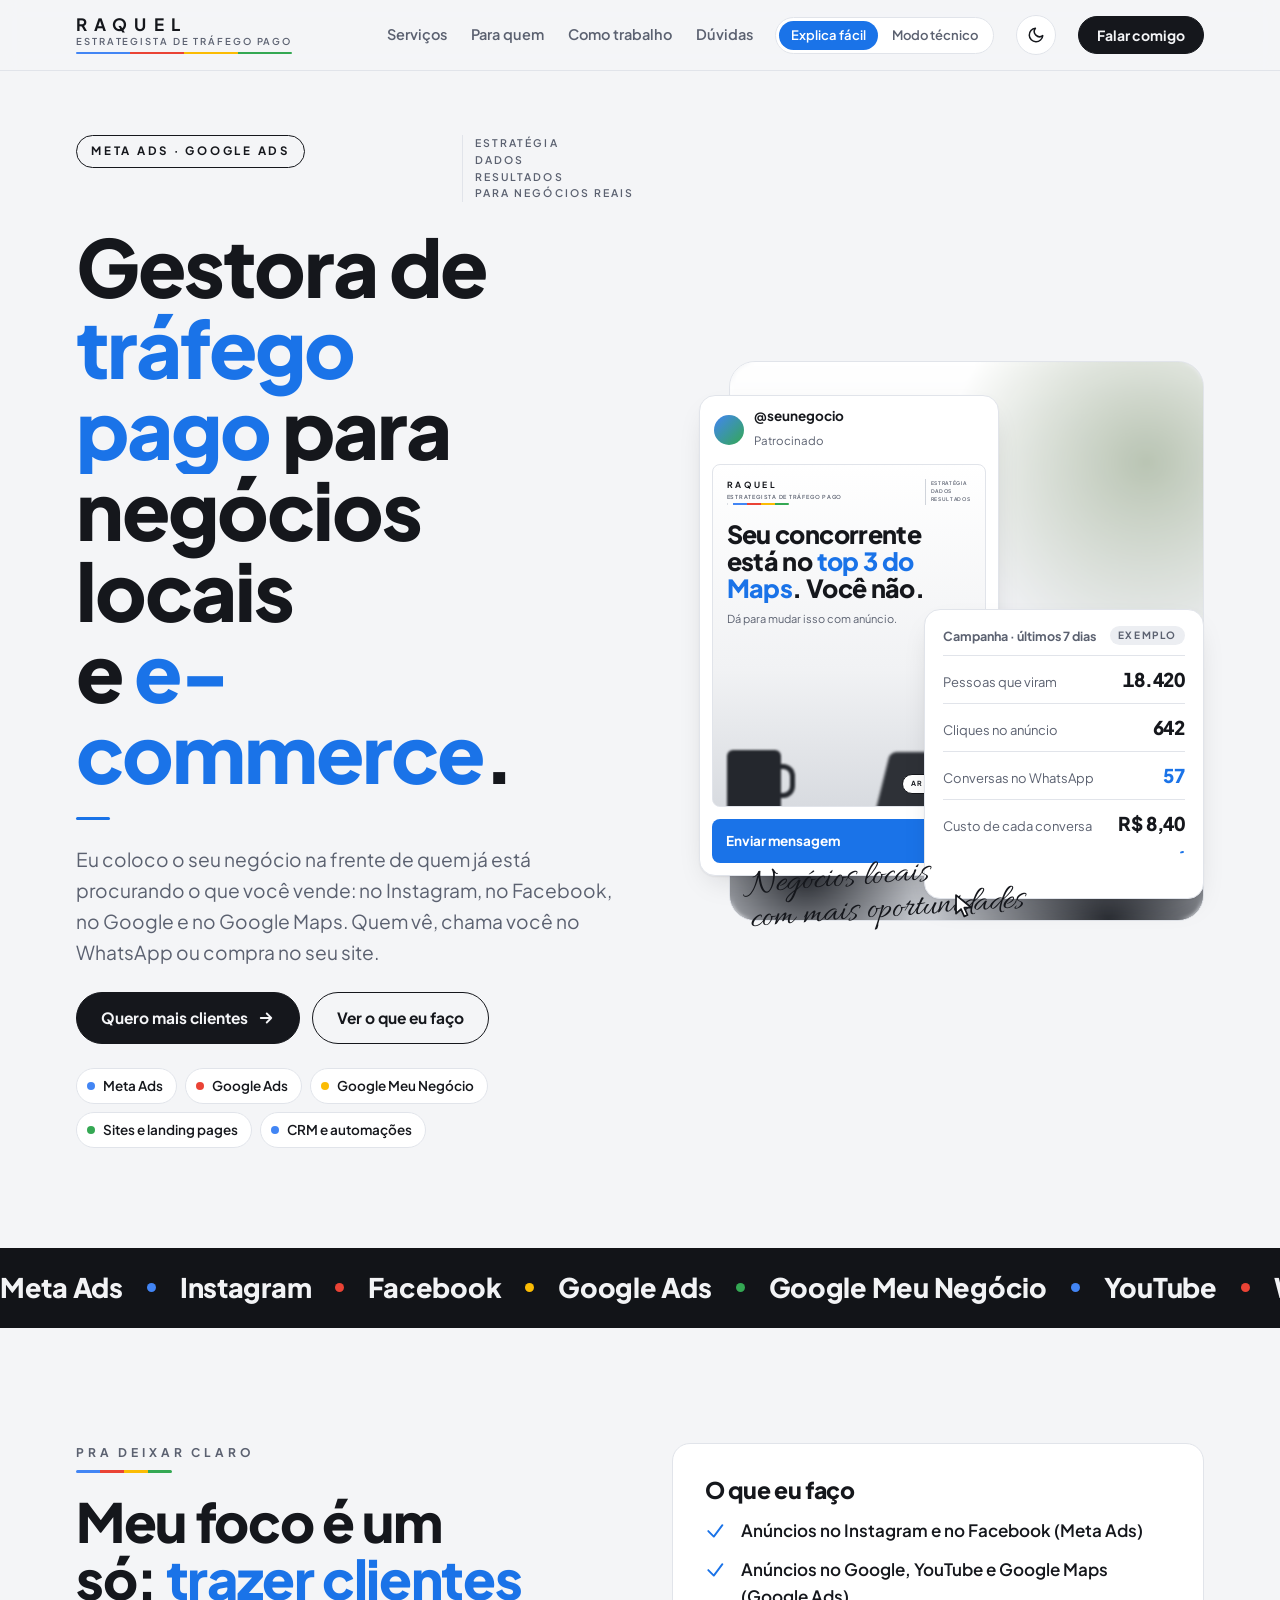
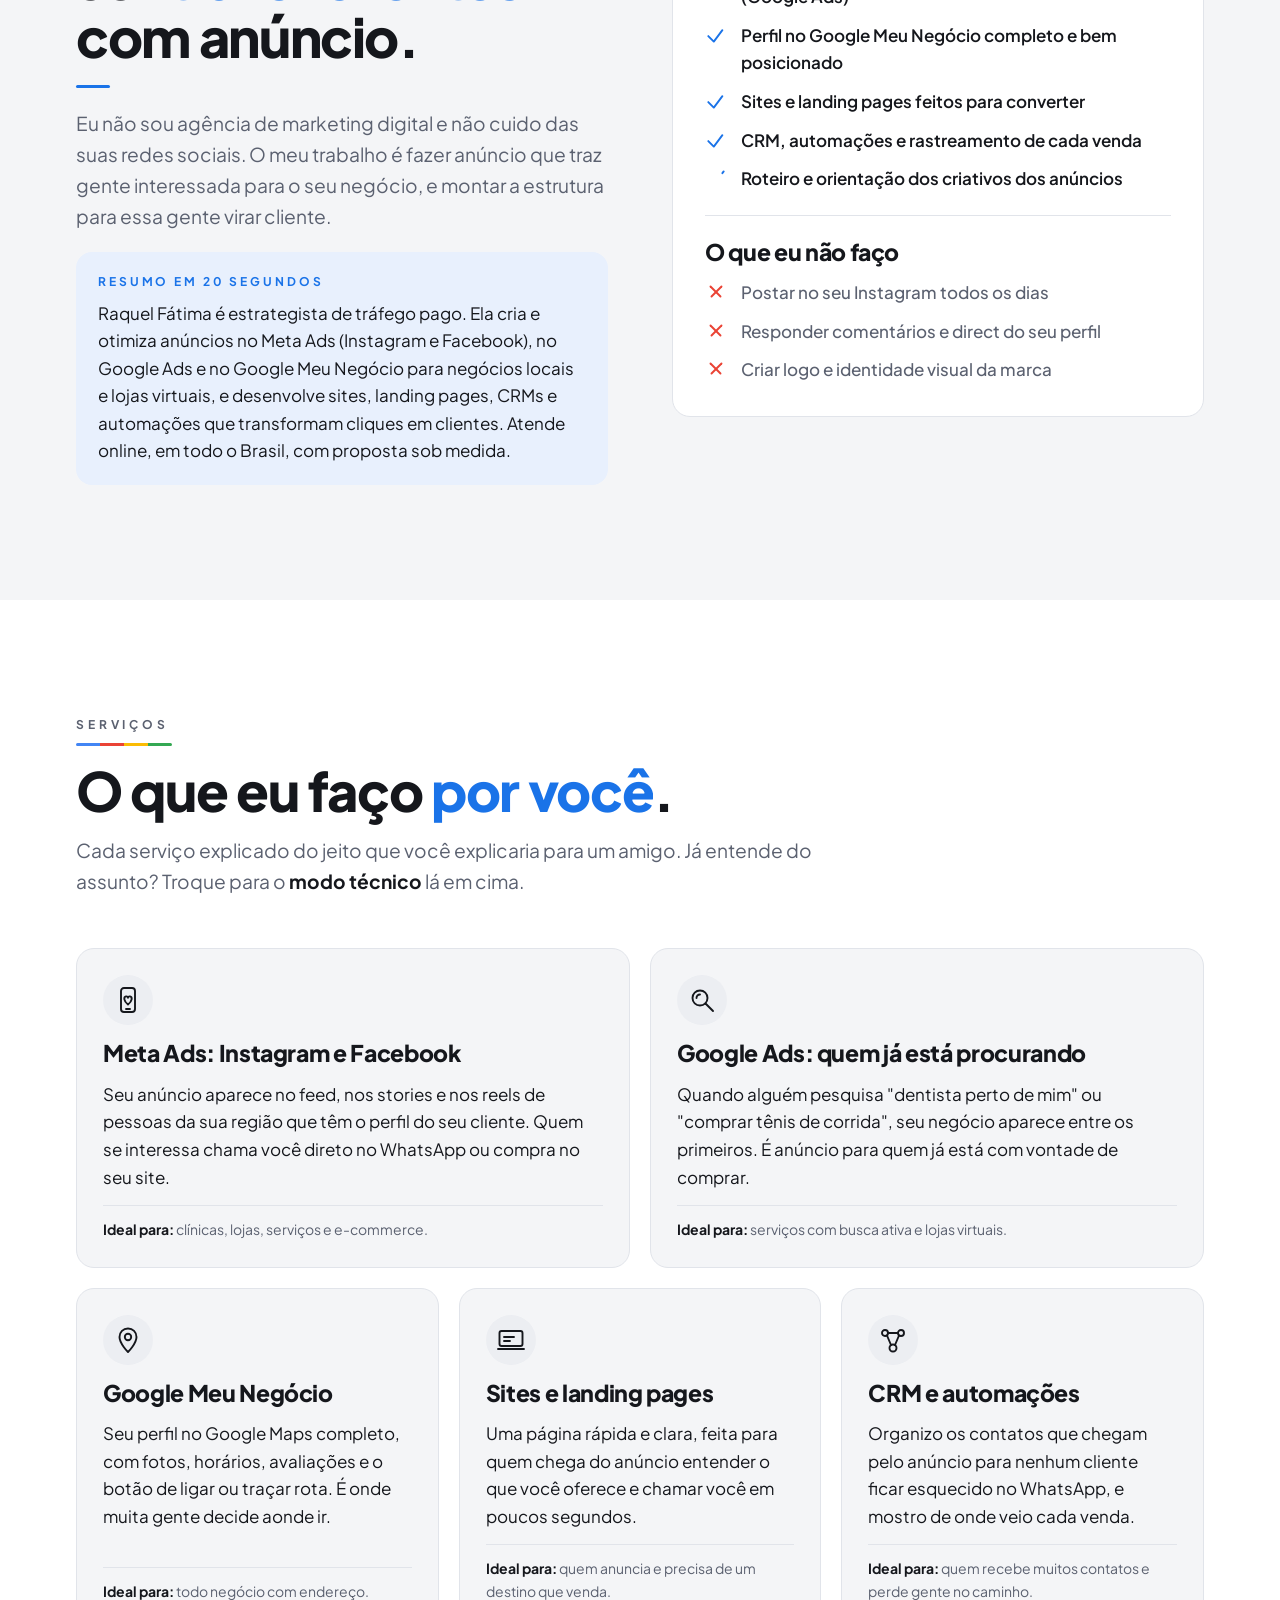
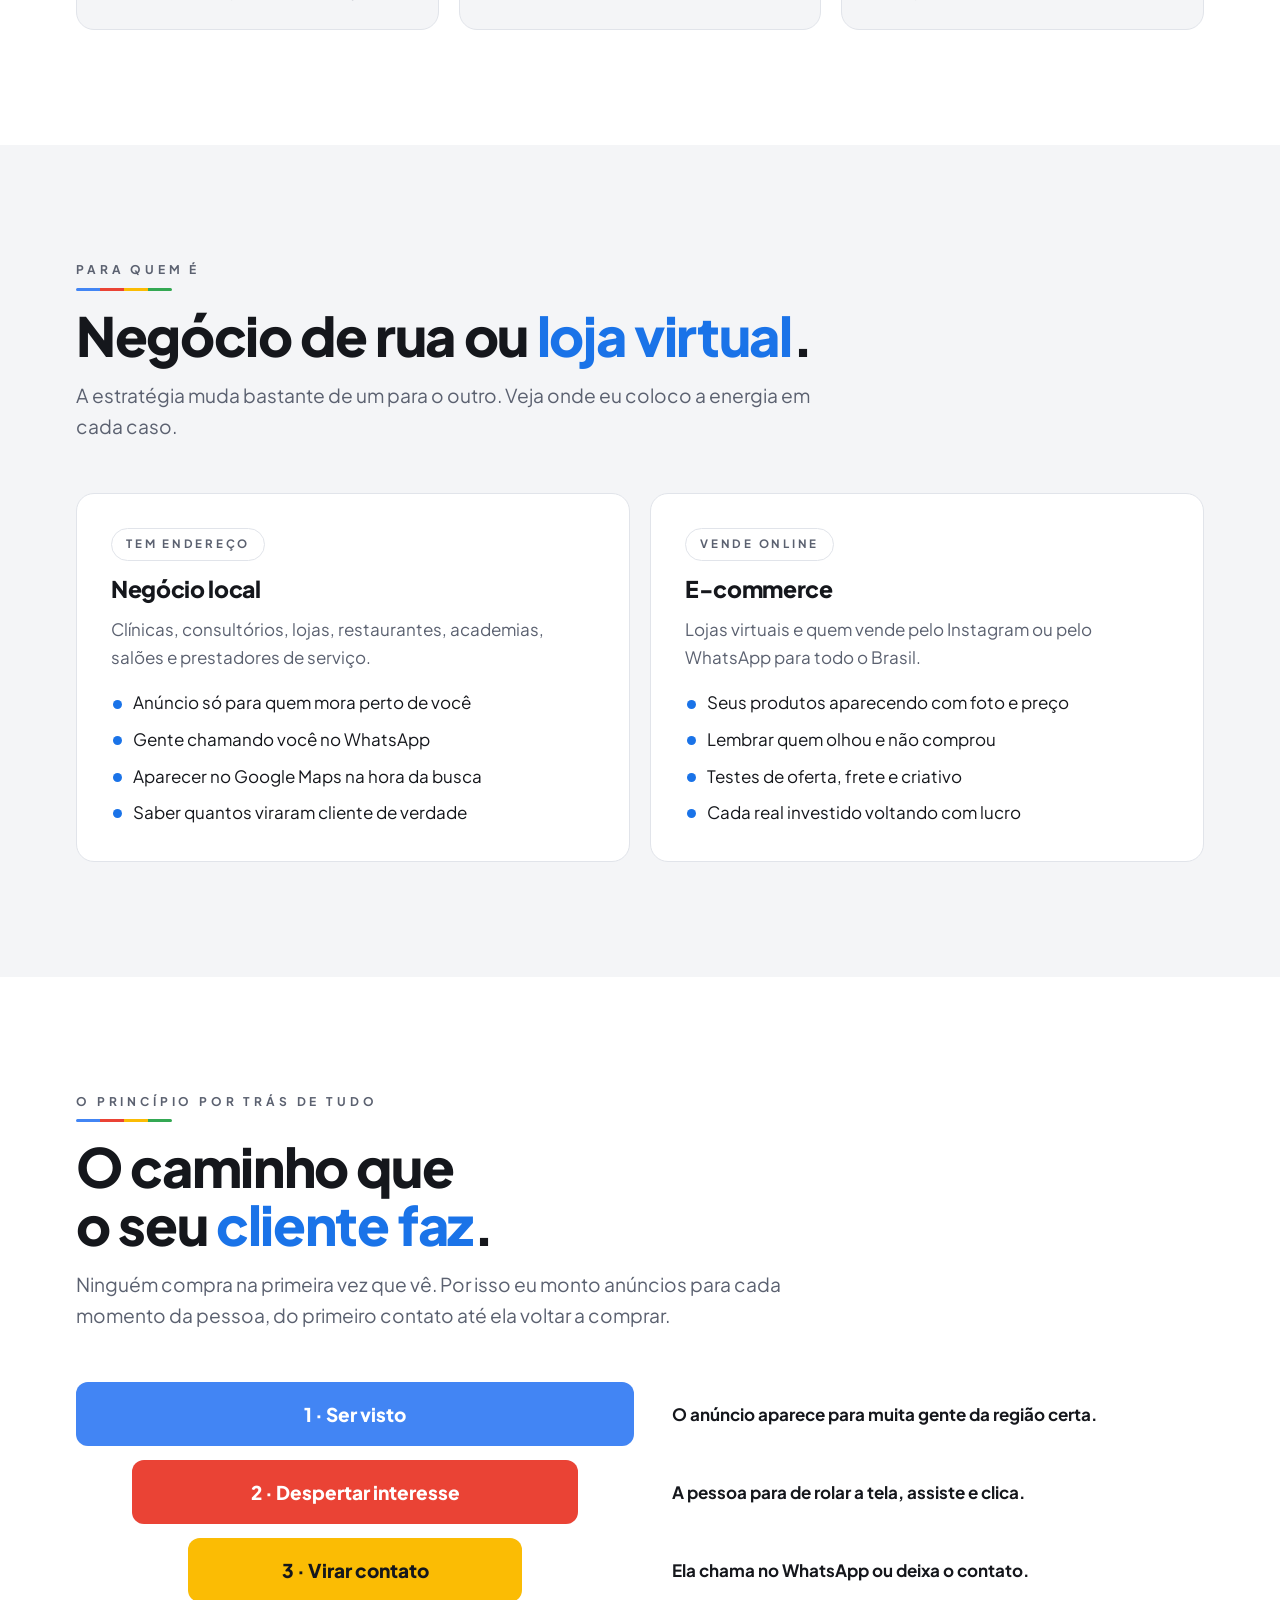
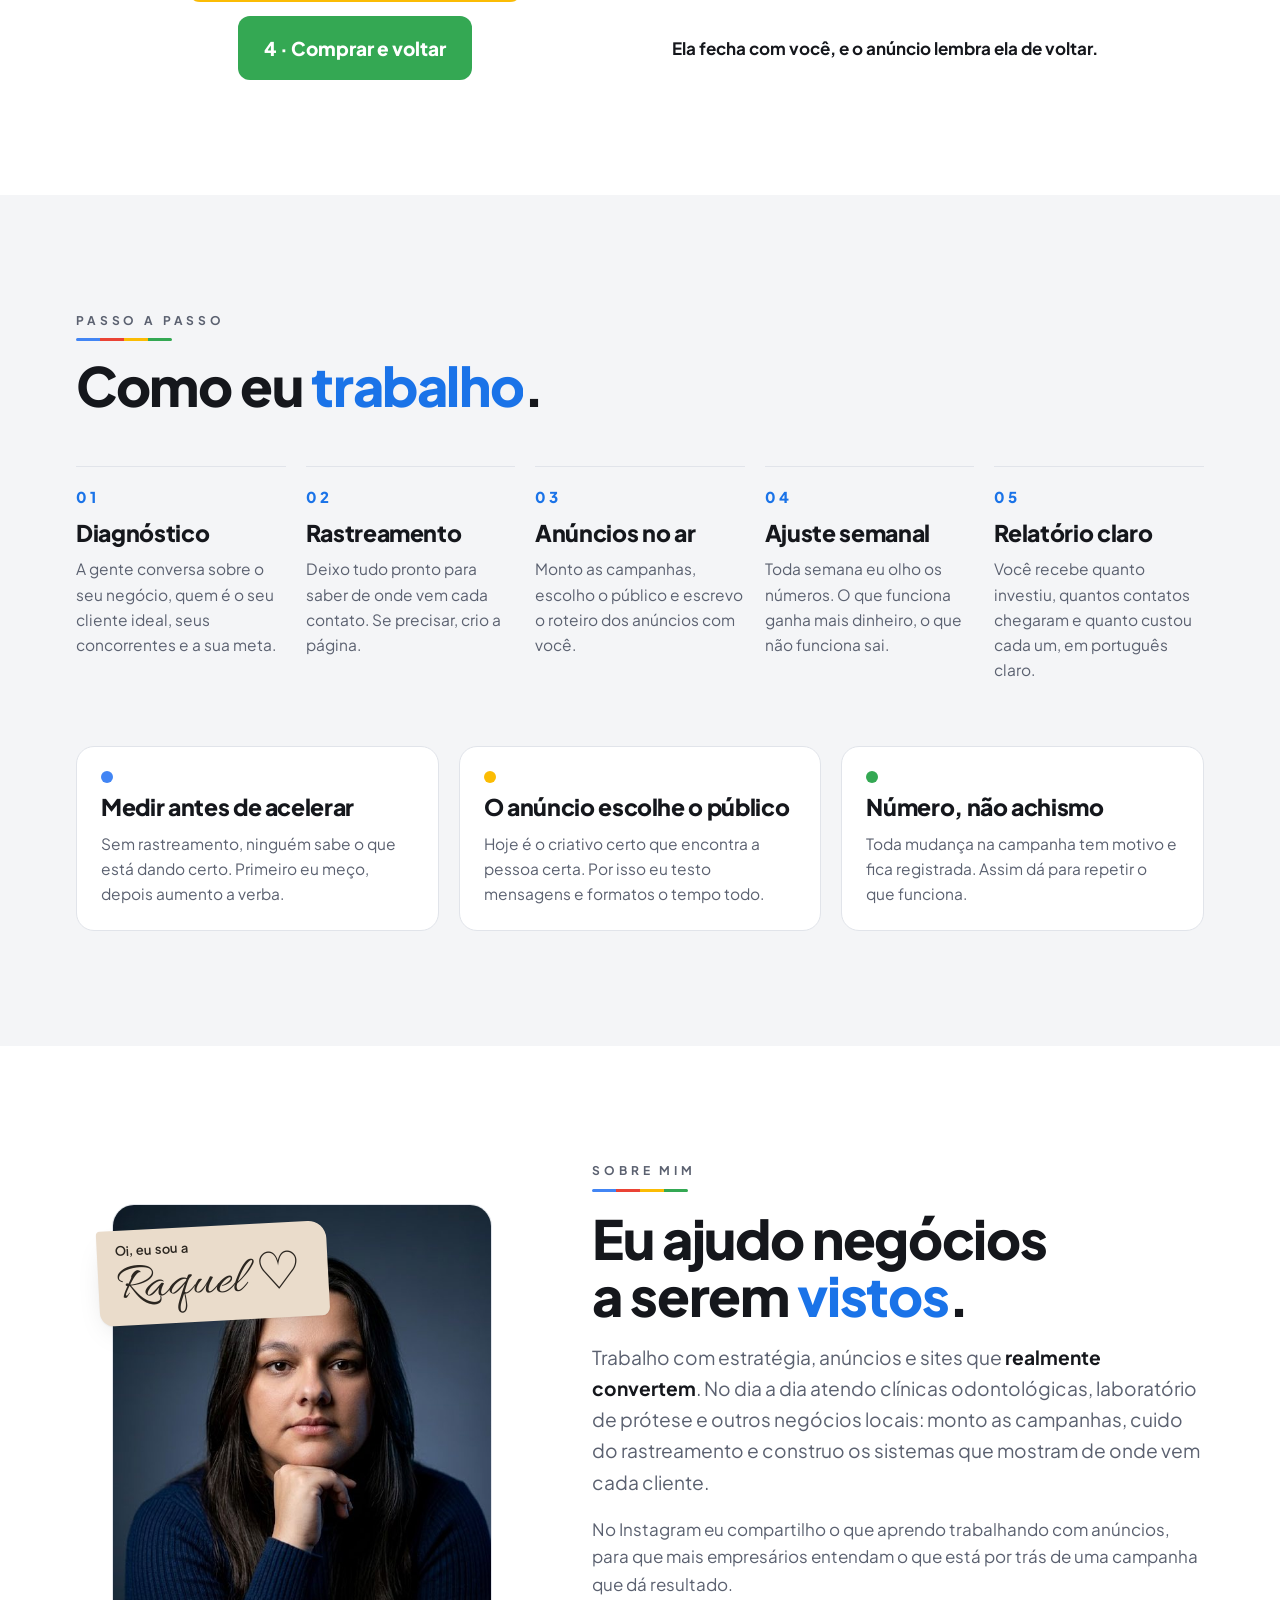
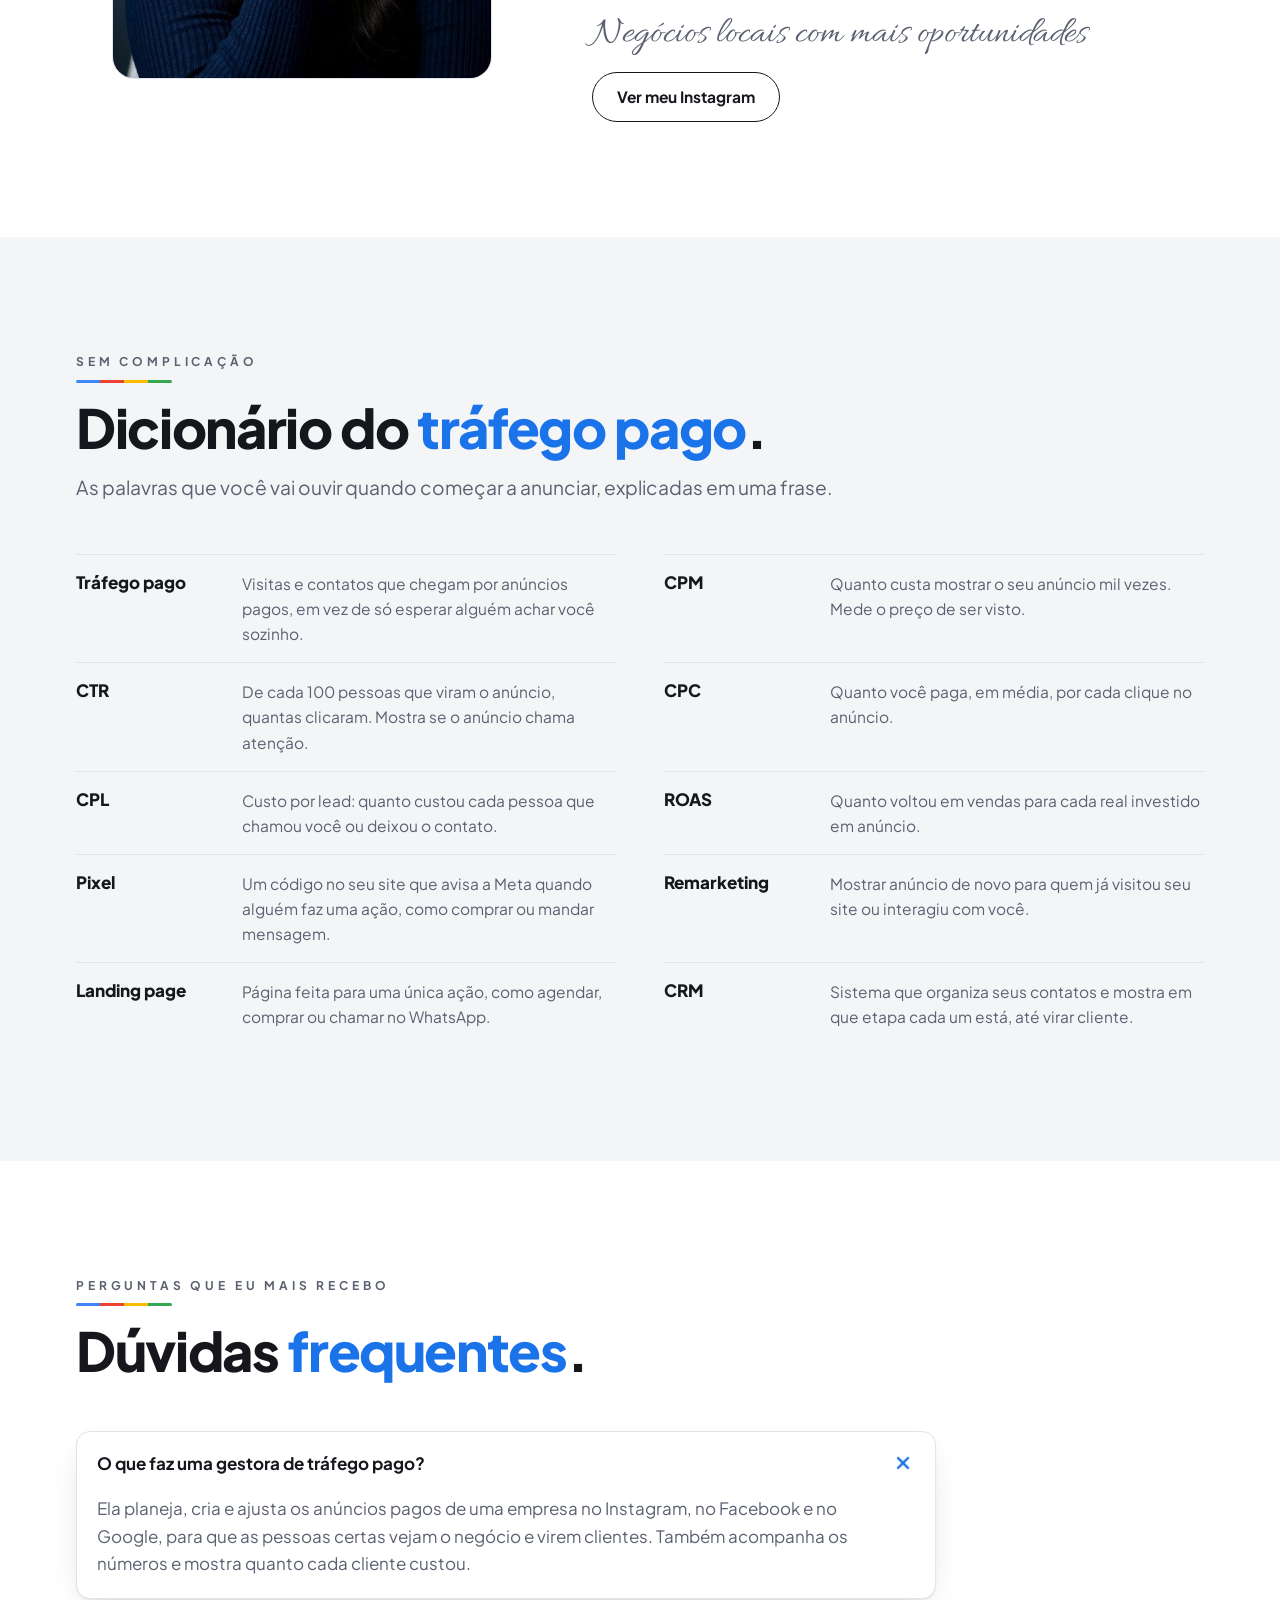
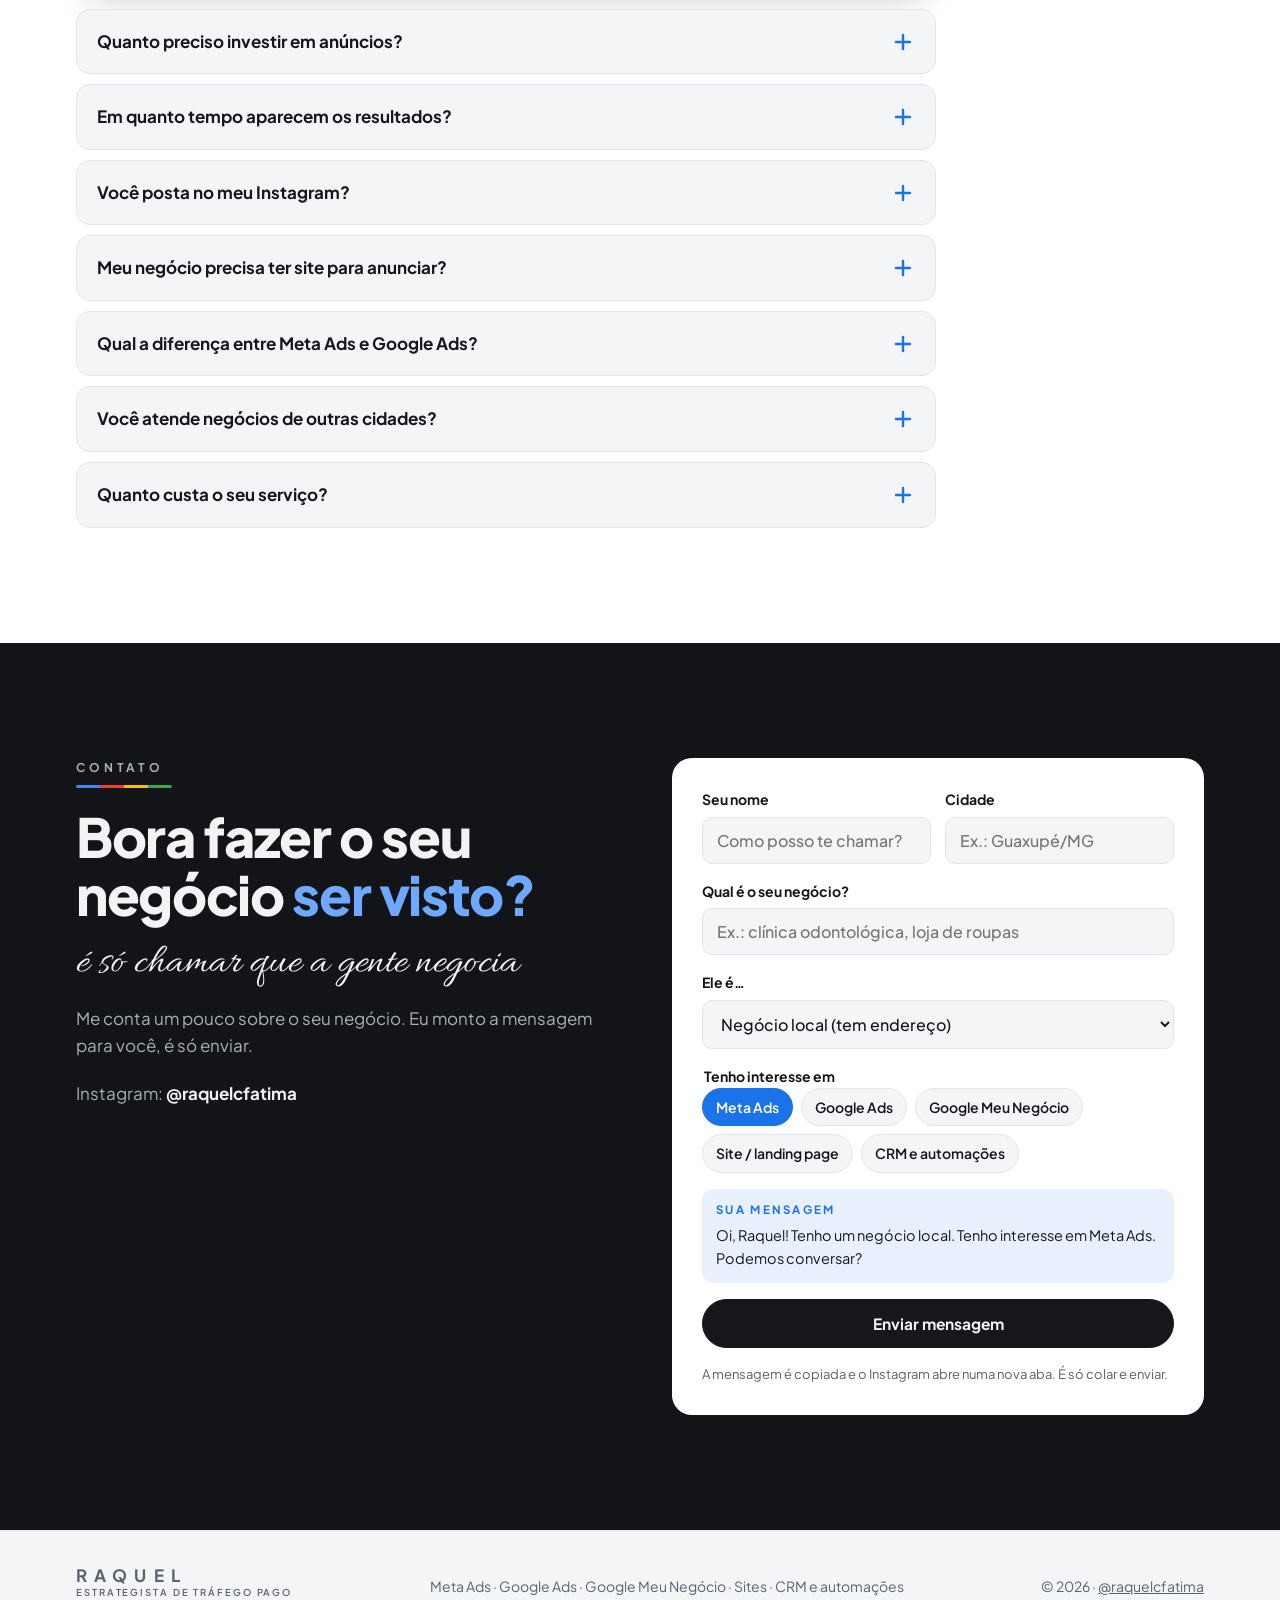
==== index.html @ 4e487245 "add" ====
<!doctype html>
<html lang="pt-BR">
<head>
<meta charset="utf-8">
<meta name="viewport" content="width=device-width, initial-scale=1, viewport-fit=cover">
<title>Raquel Tráfego Pago</title>
<meta name="description" content="Raquel Fátima, estrategista de tráfego pago: anúncios no Meta Ads (Instagram e Facebook), Google Ads e Google Meu Negócio para negócios locais e e-commerce, além de sites, landing pages, CRM e automações.">
<meta property="og:type" content="website">
<meta property="og:title" content="Raquel Fátima · Estrategista de Tráfego Pago">
<meta property="og:description" content="Ajudo negócios locais e e-commerces a atrair mais clientes com Google Ads, Meta Ads e presença digital.">
<meta property="og:locale" content="pt_BR">
<meta property="og:image" content="assets/img/raquel-fatima.jpg">
<meta name="theme-color" content="#F4F5F7">
<link rel="alternate" type="text/plain" href="llms.txt" title="Resumo para IAs">
<link rel="icon" href="assets/img/favicon.svg" type="image/svg+xml">
<link rel="preconnect" href="https://fonts.googleapis.com">
<link rel="preconnect" href="https://fonts.gstatic.com" crossorigin>
<link href="https://fonts.googleapis.com/css2?family=Allura&family=Plus+Jakarta+Sans:wght@400;500;600;700;800&display=swap" rel="stylesheet">
<script>(function(d){d.classList.add('js');d.lang='pt-BR';var t='light';try{t=localStorage.getItem('rq-tema')||'light'}catch(e){}d.setAttribute('data-theme',t==='dark'?'dark':'light')})(document.documentElement);</script>
<link rel="stylesheet" href="assets/css/style.css">
</head>
<body>
<header class="top">
  <div class="wrap top-in">
    <a class="brand" href="#inicio" aria-label="Raquel Fátima, estrategista de tráfego pago, início">
      <b>RAQUEL</b><small>Estrategista de tráfego pago</small>
      <span class="gline" aria-hidden="true"><i></i><i></i><i></i><i></i></span>
    </a>
    <nav class="nav" aria-label="Seções do site">
      <a href="#servicos">Serviços</a>
      <a href="#para-quem">Para quem</a>
      <a href="#como-trabalho">Como trabalho</a>
      <a href="#duvidas">Dúvidas</a>
    </nav>
    <div class="mode" role="group" aria-label="Como você prefere ler o site">
      <button type="button" data-set-mode="leigo" aria-pressed="true">Explica fácil</button>
      <button type="button" data-set-mode="tecnico" aria-pressed="false">Modo técnico</button>
    </div>
    <button type="button" class="theme" id="theme-btn" aria-label="Ativar modo escuro" title="Modo claro / escuro">
      <svg class="moon" width="18" height="18" viewBox="0 0 24 24" fill="none" stroke="currentColor" stroke-width="2" stroke-linecap="round" stroke-linejoin="round" aria-hidden="true"><path d="M21 12.8A9 9 0 1 1 11.2 3a7 7 0 0 0 9.8 9.8z"/></svg>
      <svg class="sun" width="18" height="18" viewBox="0 0 24 24" fill="none" stroke="currentColor" stroke-width="2" stroke-linecap="round" aria-hidden="true"><circle cx="12" cy="12" r="4.2"/><path d="M12 2v2.2M12 19.8V22M4.9 4.9l1.6 1.6M17.5 17.5l1.6 1.6M2 12h2.2M19.8 12H22M4.9 19.1l1.6-1.6M17.5 6.5l1.6-1.6"/></svg>
    </button>
    <a class="btn sm" href="#contato">Falar comigo</a>
  </div>
</header>

<main>
<!-- HERO -->
<section id="inicio" class="hero">
  <div class="wrap hero-grid">
    <div class="hero-copy">
      <div class="hero-top">
        <span class="pill">Meta Ads · Google Ads</span>
        <span class="tagline">Estratégia<br>Dados<br>Resultados<br>para negócios reais</span>
      </div>
      <h1>
        <span class="ln"><span style="--i:0">Gestora de</span></span>
        <span class="ln"><span style="--i:1"><span class="hl io">tráfego pago</span> para</span></span>
        <span class="ln"><span style="--i:2">negócios locais</span></span>
        <span class="ln"><span style="--i:3">e <span class="hl d2 io">e-commerce</span>.</span></span>
      </h1>
      <span class="dash-blue" aria-hidden="true"></span>
      <p class="lede l">Eu coloco o seu negócio na frente de quem já está procurando o que você vende: no Instagram, no Facebook, no Google e no Google Maps. Quem vê, chama você no WhatsApp ou compra no seu site.</p>
      <p class="lede t">Planejamento, implementação e otimização de campanhas em Meta Ads, Google Ads e Perfil da Empresa no Google, com rastreamento ponta a ponta (Pixel, API de Conversões, GTM) e CRM integrado para otimizar por venda, não por clique.</p>
      <div class="hero-ctas">
        <a class="btn" href="#contato">Quero mais clientes
          <svg width="18" height="18" viewBox="0 0 24 24" fill="none" stroke="currentColor" stroke-width="2.4" stroke-linecap="round" stroke-linejoin="round" aria-hidden="true"><path d="M5 12h14M13 6l6 6-6 6"/></svg></a>
        <a class="btn ghost" href="#servicos">Ver o que eu faço</a>
      </div>
      <ul class="chips" aria-label="Plataformas e serviços">
        <li style="--i:0;--c:var(--g-blue)">Meta Ads</li><li style="--i:1;--c:var(--g-red)">Google Ads</li><li style="--i:2;--c:var(--g-yellow)">Google Meu Negócio</li><li style="--i:3;--c:var(--g-green)">Sites e landing pages</li><li style="--i:4;--c:var(--g-blue)">CRM e automações</li>
      </ul>
    </div>

    <figure class="stage" aria-label="Animação ilustrativa: um anúncio no Instagram recebe um clique e vira uma conversa no WhatsApp">
      <div class="scene" aria-hidden="true"></div>
      <div class="cardx ad">
        <div class="ad-head"><span class="ad-av"></span><span><b>@seunegocio</b><small>Patrocinado</small></span></div>
        <div class="post" aria-hidden="true">
          <div class="ph"><b>RAQUEL<small>ESTRATEGISTA DE TRÁFEGO PAGO</small><span class="gline"><i></i><i></i><i></i><i></i></span></b><span>ESTRATÉGIA<br>DADOS<br>RESULTADOS</span></div>
          <h5>Seu concorrente está no <em>top 3 do Maps</em>. Você não.</h5>
          <p>Dá para mudar isso com anúncio.</p>
          <span class="mug"></span><span class="lap"></span><span class="arr">ARRASTA →</span>
        </div>
        <div class="ad-cta"><span>Enviar mensagem</span><span aria-hidden="true">›</span></div>
      </div>
      <div class="toast show" role="status">
        <b><span style="color:var(--ink);font-weight:700"><i></i>Nova conversa no WhatsApp</span><span>agora</span></b>
        <p>Oi! Vi seu anúncio no Instagram. Ainda tem horário essa semana?</p>
      </div>
      <div class="cardx dash io" id="dash">
        <h4><span>Campanha · últimos 7 dias</span><em>exemplo</em></h4>
        <dl>
          <div class="row"><dt><span class="l">Pessoas que viram</span><span class="t">Alcance</span></dt><dd class="count" data-to="18420">18.420</dd></div>
          <div class="row"><dt><span class="l">Cliques no anúncio</span><span class="t">Cliques no link</span></dt><dd class="count" data-to="642">642</dd></div>
          <div class="row hl-row"><dt><span class="l">Conversas no WhatsApp</span><span class="t">Conversas iniciadas</span></dt><dd class="count" data-to="57" data-conv>57</dd></div>
          <div class="row"><dt><span class="l">Custo de cada conversa</span><span class="t">Custo por resultado</span></dt><dd class="count" data-to="8.4" data-dec="2" data-pre="R$ ">R$ 8,40</dd></div>
        </dl>
        <svg class="dw io spark" viewBox="0 0 240 34" preserveAspectRatio="none" aria-hidden="true"><path d="M2 30 L34 26 L66 27 L98 19 L130 21 L162 12 L194 14 L238 4"/></svg>
      </div>
      <svg class="cursor" viewBox="0 0 24 24" aria-hidden="true"><path d="M4 2 L4 19 L8.6 14.8 L11.6 21.6 L14.6 20.3 L11.6 13.6 L18 13.4 Z"/></svg>
      <p class="script sig" aria-hidden="true">Negócios locais<br>com mais oportunidades</p>
    </figure>
  </div>
</section>

<div class="marq" aria-hidden="true">
  <div class="marq-track">
    <span>Meta Ads <i></i> Instagram <i></i> Facebook <i></i> Google Ads <i></i> Google Meu Negócio <i></i> YouTube <i></i> WhatsApp <i></i> Landing pages <i></i> CRM <i></i> API de Conversões <i></i></span>
    <span>Meta Ads <i></i> Instagram <i></i> Facebook <i></i> Google Ads <i></i> Google Meu Negócio <i></i> YouTube <i></i> WhatsApp <i></i> Landing pages <i></i> CRM <i></i> API de Conversões <i></i></span>
  </div>
</div>

<!-- FOCO -->
<section id="foco">
  <div class="wrap focus-grid">
    <div class="focus-left">
      <p class="label">Pra deixar claro<span class="gline io" aria-hidden="true"><i></i><i></i><i></i><i></i></span></p>
      <h2>Meu foco é um só: <span class="hl io">trazer clientes</span> com anúncio.</h2>
      <span class="dash-blue" aria-hidden="true"></span>
      <p class="lede l">Eu não sou agência de marketing digital e não cuido das suas redes sociais. O meu trabalho é fazer anúncio que traz gente interessada para o seu negócio, e montar a estrutura para essa gente virar cliente.</p>
      <p class="lede t">Não atuo com social media, branding ou produção de conteúdo orgânico. Atuo em mídia paga de performance e na infraestrutura de conversão: páginas, rastreamento, CRM e automações.</p>
      <div class="tldr" id="resumo">
        <p class="label">Resumo em 20 segundos</p>
        <p>Raquel Fátima é estrategista de tráfego pago. Ela cria e otimiza anúncios no Meta Ads (Instagram e Facebook), no Google Ads e no Google Meu Negócio para negócios locais e lojas virtuais, e desenvolve sites, landing pages, CRMs e automações que transformam cliques em clientes. Atende online, em todo o Brasil, com proposta sob medida.</p>
      </div>
    </div>
    <div class="lists">
      <div>
        <h3>O que eu faço</h3>
        <ul>
          <li><svg class="dw io mini" viewBox="0 0 20 20" aria-hidden="true"><path d="M3 11 L8 16 L17 4"/></svg><span>Anúncios no Instagram e no Facebook (Meta Ads)</span></li>
          <li><svg class="dw io mini" viewBox="0 0 20 20" aria-hidden="true"><path d="M3 11 L8 16 L17 4"/></svg><span>Anúncios no Google, YouTube e Google Maps (Google Ads)</span></li>
          <li><svg class="dw io mini" viewBox="0 0 20 20" aria-hidden="true"><path d="M3 11 L8 16 L17 4"/></svg><span>Perfil no Google Meu Negócio completo e bem posicionado</span></li>
          <li><svg class="dw io mini" viewBox="0 0 20 20" aria-hidden="true"><path d="M3 11 L8 16 L17 4"/></svg><span>Sites e landing pages feitos para converter</span></li>
          <li><svg class="dw io mini" viewBox="0 0 20 20" aria-hidden="true"><path d="M3 11 L8 16 L17 4"/></svg><span>CRM, automações e rastreamento de cada venda</span></li>
          <li><svg class="dw io mini" viewBox="0 0 20 20" aria-hidden="true"><path d="M3 11 L8 16 L17 4"/></svg><span>Roteiro e orientação dos criativos dos anúncios</span></li>
        </ul>
      </div>
      <div class="nope-box nope">
        <h3>O que eu não faço</h3>
        <ul>
          <li><svg class="dw io mini" viewBox="0 0 20 20" aria-hidden="true"><path d="M5 5 L15 15"/><path d="M15 5 L5 15"/></svg><span>Postar no seu Instagram todos os dias</span></li>
          <li><svg class="dw io mini" viewBox="0 0 20 20" aria-hidden="true"><path d="M5 5 L15 15"/><path d="M15 5 L5 15"/></svg><span>Responder comentários e direct do seu perfil</span></li>
          <li><svg class="dw io mini" viewBox="0 0 20 20" aria-hidden="true"><path d="M5 5 L15 15"/><path d="M15 5 L5 15"/></svg><span>Criar logo e identidade visual da marca</span></li>
        </ul>
      </div>
    </div>
  </div>
</section>

<!-- SERVIÇOS -->
<section id="servicos" class="band">
  <div class="wrap">
    <div class="sh">
      <p class="label">Serviços<span class="gline io" aria-hidden="true"><i></i><i></i><i></i><i></i></span></p>
      <h2>O que eu faço <span class="hl io">por você</span>.</h2>
      <p class="lede l">Cada serviço explicado do jeito que você explicaria para um amigo. Já entende do assunto? Troque para o <b>modo técnico</b> lá em cima.</p>
      <p class="lede t">Escopo de cada frente, com o que entra na entrega. Prefere a versão simples? Troque para <b>explica fácil</b> no topo.</p>
    </div>
    <div class="svc-grid">
      <article class="svc wide">
        <svg class="dw io ico" viewBox="0 0 28 28" aria-hidden="true"><rect x="7" y="2" width="14" height="24" rx="3"/><path d="M14 18.5 C 9.5 15, 9.5 11, 12 10.4 C 13.2 10.1, 14 11, 14 11.8 C 14 11, 14.8 10.1, 16 10.4 C 18.5 11, 18.5 15, 14 18.5 Z"/><path d="M12 23 H16"/></svg>
        <h3>Meta Ads: Instagram e Facebook</h3>
        <p class="l">Seu anúncio aparece no feed, nos stories e nos reels de pessoas da sua região que têm o perfil do seu cliente. Quem se interessa chama você direto no WhatsApp ou compra no seu site.</p>
        <p class="t">Campanhas de mensagens, cadastros e vendas com estrutura enxuta, públicos abertos ou Advantage+ quando faz sentido, testes de criativo e otimização por custo por resultado, com Pixel e API de Conversões configurados.</p>
        <p class="ideal"><b>Ideal para:</b> clínicas, lojas, serviços e e-commerce.</p>
      </article>
      <article class="svc wide">
        <svg class="dw io ico" viewBox="0 0 28 28" aria-hidden="true"><circle cx="12" cy="12" r="7.5"/><path d="M17.5 17.5 L25 25"/><path d="M8.5 12 C 8.5 10, 10 8.5, 12 8.5"/></svg>
        <h3>Google Ads: quem já está procurando</h3>
        <p class="l">Quando alguém pesquisa "dentista perto de mim" ou "comprar tênis de corrida", seu negócio aparece entre os primeiros. É anúncio para quem já está com vontade de comprar.</p>
        <p class="t">Rede de Pesquisa com palavras-chave e listas de negativas bem cuidadas, Performance Max, YouTube e Display quando o funil pede. Tag do Google e ações de conversão validadas antes de mexer em lance.</p>
        <p class="ideal"><b>Ideal para:</b> serviços com busca ativa e lojas virtuais.</p>
      </article>
      <article class="svc">
        <svg class="dw io ico" viewBox="0 0 28 28" aria-hidden="true"><path d="M14 26 C 14 26, 22.5 17.5, 22.5 11 C 22.5 6, 18.8 2.5, 14 2.5 C 9.2 2.5, 5.5 6, 5.5 11 C 5.5 17.5, 14 26, 14 26 Z"/><circle cx="14" cy="11" r="3.2"/></svg>
        <h3>Google Meu Negócio</h3>
        <p class="l">Seu perfil no Google Maps completo, com fotos, horários, avaliações e o botão de ligar ou traçar rota. É onde muita gente decide aonde ir.</p>
        <p class="t">Otimização do Perfil da Empresa no Google: categorias, serviços, produtos, postagens, gestão de avaliações e campanhas de visita à loja e ligações no Google Ads.</p>
        <p class="ideal"><b>Ideal para:</b> todo negócio com endereço.</p>
      </article>
      <article class="svc">
        <svg class="dw io ico" viewBox="0 0 28 28" aria-hidden="true"><rect x="2.5" y="5" width="23" height="15" rx="2"/><path d="M1 23 H27"/><path d="M7 11 H17 M7 15 H13"/></svg>
        <h3>Sites e landing pages</h3>
        <p class="l">Uma página rápida e clara, feita para quem chega do anúncio entender o que você oferece e chamar você em poucos segundos.</p>
        <p class="t">Páginas leves em HTML, focadas em uma ação, com SEO on-page, dados estruturados, eventos de conversão via GTM e testes de oferta.</p>
        <p class="ideal"><b>Ideal para:</b> quem anuncia e precisa de um destino que venda.</p>
      </article>
      <article class="svc">
        <svg class="dw io ico" viewBox="0 0 28 28" aria-hidden="true"><circle cx="6" cy="7" r="3"/><circle cx="22" cy="7" r="3"/><circle cx="14" cy="22" r="3.5"/><path d="M8 9.5 L12 19 M20 9.5 L16 19 M9 7 H19"/></svg>
        <h3>CRM e automações</h3>
        <p class="l">Organizo os contatos que chegam pelo anúncio para nenhum cliente ficar esquecido no WhatsApp, e mostro de onde veio cada venda.</p>
        <p class="t">CRM sob medida com funil (lead, agendou, compareceu, fechou), integração com a API de Conversões da Meta para otimizar por venda real, follow-up e relatório por campanha.</p>
        <p class="ideal"><b>Ideal para:</b> quem recebe muitos contatos e perde gente no caminho.</p>
      </article>
    </div>
  </div>
</section>

<!-- PARA QUEM -->
<section id="para-quem">
  <div class="wrap">
    <div class="sh">
      <p class="label">Para quem é<span class="gline io" aria-hidden="true"><i></i><i></i><i></i><i></i></span></p>
      <h2>Negócio de rua ou <span class="hl io">loja virtual</span>.</h2>
      <p class="lede">A estratégia muda bastante de um para o outro. Veja onde eu coloco a energia em cada caso.</p>
    </div>
    <div class="who-grid">
      <article class="who">
        <span class="pill">Tem endereço</span>
        <h3>Negócio local</h3>
        <p class="soft">Clínicas, consultórios, lojas, restaurantes, academias, salões e prestadores de serviço.</p>
        <ul>
          <li class="l">Anúncio só para quem mora perto de você</li>
          <li class="t">Segmentação por raio e cidade, públicos de proximidade</li>
          <li class="l">Gente chamando você no WhatsApp</li>
          <li class="t">Campanhas de mensagens com CPL controlado</li>
          <li>Aparecer no Google Maps na hora da busca</li>
          <li class="l">Saber quantos viraram cliente de verdade</li>
          <li class="t">Funil no CRM até agendamento e fechamento</li>
        </ul>
      </article>
      <article class="who">
        <span class="pill">Vende online</span>
        <h3>E-commerce</h3>
        <p class="soft">Lojas virtuais e quem vende pelo Instagram ou pelo WhatsApp para todo o Brasil.</p>
        <ul>
          <li class="l">Seus produtos aparecendo com foto e preço</li>
          <li class="t">Catálogo, anúncios de produto e Shopping/PMax</li>
          <li class="l">Lembrar quem olhou e não comprou</li>
          <li class="t">Remarketing de visualização e carrinho abandonado</li>
          <li>Testes de oferta, frete e criativo</li>
          <li class="l">Cada real investido voltando com lucro</li>
          <li class="t">Otimização por ROAS e margem, não por clique</li>
        </ul>
      </article>
    </div>
  </div>
</section>

<!-- FUNIL -->
<section id="caminho" class="band">
  <div class="wrap">
    <div class="sh">
      <p class="label">O princípio por trás de tudo<span class="gline io" aria-hidden="true"><i></i><i></i><i></i><i></i></span></p>
      <h2>O caminho que o seu <span class="hl io">cliente faz</span>.</h2>
      <p class="lede l">Ninguém compra na primeira vez que vê. Por isso eu monto anúncios para cada momento da pessoa, do primeiro contato até ela voltar a comprar.</p>
      <p class="lede t">Funil de topo, meio, fundo e retenção, cada etapa com objetivo, público e métrica própria. A verba se distribui conforme o gargalo de cada negócio.</p>
    </div>
    <ol class="funnel io" aria-label="Etapas do funil">
      <li class="stage-row">
        <div class="bar-wrap"><div class="bar" style="--w:100%;--c:var(--g-blue);--tc:#fff;--d:0s"><span class="fill"></span><span class="lbl">1 · Ser visto</span></div></div>
        <div class="stage-txt"><b class="l">O anúncio aparece para muita gente da região certa.</b><b class="t">Topo de funil: descoberta e alcance qualificado.</b><p class="metrics t">Alcance · CPM · frequência</p></div>
      </li>
      <li class="stage-row">
        <div class="bar-wrap"><div class="bar" style="--w:80%;--c:var(--g-red);--tc:#fff;--d:.15s"><span class="fill"></span><span class="lbl">2 · Despertar interesse</span></div></div>
        <div class="stage-txt"><b class="l">A pessoa para de rolar a tela, assiste e clica.</b><b class="t">Meio de funil: consideração e aquecimento de público.</b><p class="metrics t">CTR · CPC · retenção de vídeo</p></div>
      </li>
      <li class="stage-row">
        <div class="bar-wrap"><div class="bar" style="--w:60%;--c:var(--g-yellow);--tc:#15171C;--d:.3s"><span class="fill"></span><span class="lbl">3 · Virar contato</span></div></div>
        <div class="stage-txt"><b class="l">Ela chama no WhatsApp ou deixa o contato.</b><b class="t">Fundo de funil: geração de lead e conversão na página.</b><p class="metrics t">CPL · taxa de conversão</p></div>
      </li>
      <li class="stage-row">
        <div class="bar-wrap"><div class="bar" style="--w:42%;--c:var(--g-green);--tc:#fff;--d:.45s"><span class="fill"></span><span class="lbl">4 · Comprar e voltar</span></div></div>
        <div class="stage-txt"><b class="l">Ela fecha com você, e o anúncio lembra ela de voltar.</b><b class="t">Conversão e retenção com remarketing e base de clientes.</b><p class="metrics t">CPA · ROAS · LTV</p></div>
      </li>
    </ol>
  </div>
</section>

<!-- COMO TRABALHO -->
<section id="como-trabalho">
  <div class="wrap">
    <div class="sh">
      <p class="label">Passo a passo<span class="gline io" aria-hidden="true"><i></i><i></i><i></i><i></i></span></p>
      <h2>Como eu <span class="hl io">trabalho</span>.</h2>
    </div>
    <ol class="steps">
      <li class="step">
        <span class="num">01</span>
        <h3>Diagnóstico</h3>
        <p class="l">A gente conversa sobre o seu negócio, quem é o seu cliente ideal, seus concorrentes e a sua meta.</p>
        <p class="t">Pesquisa de ICP, análise de concorrência e da biblioteca de anúncios, definição de objetivo e meta de custo.</p>
      </li>
      <li class="step">
        <span class="num">02</span>
        <h3>Rastreamento</h3>
        <p class="l">Deixo tudo pronto para saber de onde vem cada contato. Se precisar, crio a página.</p>
        <p class="t">Pixel, API de Conversões, tag do Google e eventos no GTM. Landing page e CRM quando o projeto pede.</p>
      </li>
      <li class="step">
        <span class="num">03</span>
        <h3>Anúncios no ar</h3>
        <p class="l">Monto as campanhas, escolho o público e escrevo o roteiro dos anúncios com você.</p>
        <p class="t">Estrutura e nomenclatura padronizadas, públicos, posicionamentos, orçamento e roteiros de criativo para teste.</p>
      </li>
      <li class="step">
        <span class="num">04</span>
        <h3>Ajuste semanal</h3>
        <p class="l">Toda semana eu olho os números. O que funciona ganha mais dinheiro, o que não funciona sai.</p>
        <p class="t">Rotina de otimização documentada: criativos, segmentações, lances, orçamentos e destino, respeitando a fase de aprendizado.</p>
      </li>
      <li class="step">
        <span class="num">05</span>
        <h3>Relatório claro</h3>
        <p class="l">Você recebe quanto investiu, quantos contatos chegaram e quanto custou cada um, em português claro.</p>
        <p class="t">Relatório por campanha cruzando investimento da plataforma com o funil do CRM: CPL, custo por agendamento e por venda.</p>
      </li>
    </ol>

    <div class="rules">
      <div class="rule"><span class="dot" style="--c:var(--g-blue)"></span><h3>Medir antes de acelerar</h3><p>Sem rastreamento, ninguém sabe o que está dando certo. Primeiro eu meço, depois aumento a verba.</p></div>
      <div class="rule"><span class="dot" style="--c:var(--g-yellow)"></span><h3>O anúncio escolhe o público</h3><p>Hoje é o criativo certo que encontra a pessoa certa. Por isso eu testo mensagens e formatos o tempo todo.</p></div>
      <div class="rule"><span class="dot" style="--c:var(--g-green)"></span><h3>Número, não achismo</h3><p>Toda mudança na campanha tem motivo e fica registrada. Assim dá para repetir o que funciona.</p></div>
    </div>
  </div>
</section>

<!-- SOBRE -->
<section id="sobre" class="band">
  <div class="wrap about">
    <figure class="portrait">
      <div class="photo"><img src="assets/img/raquel-fatima.jpg" loading="lazy" width="577" height="721" alt="Raquel Fátima, estrategista de tráfego pago" decoding="async"></div>
      <div class="hello"><small>Oi, eu sou a</small><span class="script">Raquel ♡</span></div>
    </figure>
    <div class="about-txt">
      <p class="label">Sobre mim<span class="gline io" aria-hidden="true"><i></i><i></i><i></i><i></i></span></p>
      <h2>Eu ajudo negócios a serem <span class="hl io">vistos</span>.</h2>
      <p class="lede">Trabalho com estratégia, anúncios e sites que <b>realmente convertem</b>. No dia a dia atendo clínicas odontológicas, laboratório de prótese e outros negócios locais: monto as campanhas, cuido do rastreamento e construo os sistemas que mostram de onde vem cada cliente.</p>
      <p class="soft">No Instagram eu compartilho o que aprendo trabalhando com anúncios, para que mais empresários entendam o que está por trás de uma campanha que dá resultado.</p>
      <p class="script" aria-hidden="true">Negócios locais com mais oportunidades</p>
      <div><a class="btn ghost" href="https://www.instagram.com/raquelcfatima/" target="_blank" rel="noopener">Ver meu Instagram</a></div>
    </div>
  </div>
</section>

<!-- GLOSSÁRIO -->
<section id="glossario">
  <div class="wrap">
    <div class="sh">
      <p class="label">Sem complicação<span class="gline io" aria-hidden="true"><i></i><i></i><i></i><i></i></span></p>
      <h2>Dicionário do <span class="hl io">tráfego pago</span>.</h2>
      <p class="lede">As palavras que você vai ouvir quando começar a anunciar, explicadas em uma frase.</p>
    </div>
    <dl class="gloss">
      <div><dt>Tráfego pago</dt><dd>Visitas e contatos que chegam por anúncios pagos, em vez de só esperar alguém achar você sozinho.</dd></div>
      <div><dt>CPM</dt><dd>Quanto custa mostrar o seu anúncio mil vezes. Mede o preço de ser visto.</dd></div>
      <div><dt>CTR</dt><dd>De cada 100 pessoas que viram o anúncio, quantas clicaram. Mostra se o anúncio chama atenção.</dd></div>
      <div><dt>CPC</dt><dd>Quanto você paga, em média, por cada clique no anúncio.</dd></div>
      <div><dt>CPL</dt><dd>Custo por lead: quanto custou cada pessoa que chamou você ou deixou o contato.</dd></div>
      <div><dt>ROAS</dt><dd>Quanto voltou em vendas para cada real investido em anúncio.</dd></div>
      <div><dt>Pixel</dt><dd>Um código no seu site que avisa a Meta quando alguém faz uma ação, como comprar ou mandar mensagem.</dd></div>
      <div><dt>Remarketing</dt><dd>Mostrar anúncio de novo para quem já visitou seu site ou interagiu com você.</dd></div>
      <div><dt>Landing page</dt><dd>Página feita para uma única ação, como agendar, comprar ou chamar no WhatsApp.</dd></div>
      <div><dt>CRM</dt><dd>Sistema que organiza seus contatos e mostra em que etapa cada um está, até virar cliente.</dd></div>
    </dl>
  </div>
</section>

<!-- FAQ -->
<section id="duvidas" class="band">
  <div class="wrap">
    <div class="sh">
      <p class="label">Perguntas que eu mais recebo<span class="gline io" aria-hidden="true"><i></i><i></i><i></i><i></i></span></p>
      <h2>Dúvidas <span class="hl io">frequentes</span>.</h2>
    </div>
    <div class="faq">
      <details open>
        <summary>O que faz uma gestora de tráfego pago?<svg class="pm" viewBox="0 0 24 24" fill="none" stroke="currentColor" stroke-width="2.4" stroke-linecap="round" aria-hidden="true"><path d="M12 5v14M5 12h14"/></svg></summary>
        <p class="ans">Ela planeja, cria e ajusta os anúncios pagos de uma empresa no Instagram, no Facebook e no Google, para que as pessoas certas vejam o negócio e virem clientes. Também acompanha os números e mostra quanto cada cliente custou.</p>
      </details>
      <details>
        <summary>Quanto preciso investir em anúncios?<svg class="pm" viewBox="0 0 24 24" fill="none" stroke="currentColor" stroke-width="2.4" stroke-linecap="round" aria-hidden="true"><path d="M12 5v14M5 12h14"/></svg></summary>
        <p class="ans">Dá para começar com pouco e aumentar conforme os resultados aparecem. A verba dos anúncios é paga por você direto na Meta ou no Google e é separada do valor do meu serviço. Na nossa conversa eu ajudo a definir um valor que faça sentido para a sua meta.</p>
      </details>
      <details>
        <summary>Em quanto tempo aparecem os resultados?<svg class="pm" viewBox="0 0 24 24" fill="none" stroke="currentColor" stroke-width="2.4" stroke-linecap="round" aria-hidden="true"><path d="M12 5v14M5 12h14"/></svg></summary>
        <p class="ans">Os anúncios começam a rodar assim que são aprovados, e os primeiros contatos costumam chegar nos primeiros dias. Nas duas primeiras semanas as plataformas ainda estão aprendendo quem é o seu público, e os resultados ficam mais estáveis a partir do primeiro mês de ajustes.</p>
      </details>
      <details>
        <summary>Você posta no meu Instagram?<svg class="pm" viewBox="0 0 24 24" fill="none" stroke="currentColor" stroke-width="2.4" stroke-linecap="round" aria-hidden="true"><path d="M12 5v14M5 12h14"/></svg></summary>
        <p class="ans">Não. Eu não faço gestão de redes sociais. Meu trabalho é com anúncios pagos e com a estrutura para eles venderem: páginas, rastreamento, CRM e automações. Eu escrevo e oriento os roteiros dos criativos dos anúncios.</p>
      </details>
      <details>
        <summary>Meu negócio precisa ter site para anunciar?<svg class="pm" viewBox="0 0 24 24" fill="none" stroke="currentColor" stroke-width="2.4" stroke-linecap="round" aria-hidden="true"><path d="M12 5v14M5 12h14"/></svg></summary>
        <p class="ans">Nem sempre. Muitos negócios locais vendem bem com anúncios que levam direto para o WhatsApp. O site ou a landing page entra quando você precisa explicar melhor a oferta, vender online ou medir cada etapa com mais precisão.</p>
      </details>
      <details>
        <summary>Qual a diferença entre Meta Ads e Google Ads?<svg class="pm" viewBox="0 0 24 24" fill="none" stroke="currentColor" stroke-width="2.4" stroke-linecap="round" aria-hidden="true"><path d="M12 5v14M5 12h14"/></svg></summary>
        <p class="ans">No Meta Ads (Instagram e Facebook) o anúncio aparece para pessoas com o perfil do seu cliente, mesmo que elas ainda não estejam procurando. No Google Ads ele aparece para quem já está pesquisando o que você vende. Os dois juntos costumam funcionar melhor.</p>
      </details>
      <details>
        <summary>Você atende negócios de outras cidades?<svg class="pm" viewBox="0 0 24 24" fill="none" stroke="currentColor" stroke-width="2.4" stroke-linecap="round" aria-hidden="true"><path d="M12 5v14M5 12h14"/></svg></summary>
        <p class="ans">Sim. Todo o trabalho é feito online, então eu atendo negócios locais e lojas virtuais de qualquer lugar do Brasil.</p>
      </details>
      <details>
        <summary>Quanto custa o seu serviço?<svg class="pm" viewBox="0 0 24 24" fill="none" stroke="currentColor" stroke-width="2.4" stroke-linecap="round" aria-hidden="true"><path d="M12 5v14M5 12h14"/></svg></summary>
        <p class="ans">Cada negócio precisa de uma coisa diferente, então eu monto uma proposta sob medida. É só me chamar que a gente conversa e negocia.</p>
      </details>
    </div>
  </div>
</section>

<!-- CONTATO -->
<section id="contato" class="contact">
  <div class="wrap contact-grid">
    <div class="contact-left">
      <p class="label">Contato<span class="gline io" aria-hidden="true"><i></i><i></i><i></i><i></i></span></p>
      <h2>Bora fazer o seu negócio <span class="hl io">ser visto?</span></h2>
      <p class="script">é só chamar que a gente negocia</p>
      <p>Me conta um pouco sobre o seu negócio. Eu monto a mensagem para você, é só enviar.</p>
      <p>Instagram: <b>@raquelcfatima</b></p>
    </div>
    <form class="form" id="lead" novalidate>
      <div class="two">
        <div class="field"><label for="f-nome">Seu nome</label><input id="f-nome" name="nome" autocomplete="name" placeholder="Como posso te chamar?"></div>
        <div class="field"><label for="f-cidade">Cidade</label><input id="f-cidade" name="cidade" autocomplete="address-level2" placeholder="Ex.: Guaxupé/MG"></div>
      </div>
      <div class="field"><label for="f-negocio">Qual é o seu negócio?</label><input id="f-negocio" name="negocio" placeholder="Ex.: clínica odontológica, loja de roupas"></div>
      <div class="field"><label for="f-tipo">Ele é…</label>
        <select id="f-tipo" name="tipo"><option value="um negócio local">Negócio local (tem endereço)</option><option value="um e-commerce">E-commerce / loja virtual</option><option value="os dois (loja física e online)">Os dois</option></select>
      </div>
      <div class="field"><fieldset><legend>Tenho interesse em</legend>
        <div class="opts">
          <label><input type="checkbox" id="o-meta" value="Meta Ads" checked><span>Meta Ads</span></label>
          <label><input type="checkbox" id="o-google" value="Google Ads"><span>Google Ads</span></label>
          <label><input type="checkbox" id="o-gmn" value="Google Meu Negócio"><span>Google Meu Negócio</span></label>
          <label><input type="checkbox" id="o-site" value="site ou landing page"><span>Site / landing page</span></label>
          <label><input type="checkbox" id="o-crm" value="CRM e automações"><span>CRM e automações</span></label>
        </div>
      </fieldset></div>
      <div class="preview" aria-live="polite"><b>Sua mensagem</b><span id="msg"></span></div>
      <a class="btn" id="send" href="https://ig.me/m/raquelcfatima" target="_blank" rel="noopener">Enviar mensagem</a>
      <small id="send-hint">A mensagem é copiada e o Instagram abre numa nova aba. É só colar e enviar.</small>
    </form>
  </div>
</section>
</main>

<footer>
  <div class="wrap foot">
    <span class="brand"><b>RAQUEL</b><small>Estrategista de tráfego pago</small><span class="gline" aria-hidden="true"><i></i><i></i><i></i><i></i></span></span>
    <span>Meta Ads · Google Ads · Google Meu Negócio · Sites · CRM e automações</span>
    <span>© 2026 · <a href="https://www.instagram.com/raquelcfatima/" target="_blank" rel="noopener">@raquelcfatima</a></span>
  </div>
</footer>

<a class="btn sm float-cta" href="#contato">Falar comigo</a>

<script type="application/ld+json">
{
  "@context":"https://schema.org",
  "@graph":[
    {"@type":"Person","@id":"#raquel","name":"Raquel Fátima","jobTitle":"Estrategista de tráfego pago","knowsAbout":["Tráfego pago","Meta Ads","Google Ads","Google Meu Negócio","Landing pages","CRM","Automação de marketing","API de Conversões da Meta"],"sameAs":["https://www.instagram.com/raquelcfatima/"]},
    {"@type":"ProfessionalService","@id":"#servico","name":"Raquel Fátima · Tráfego Pago","description":"Gestão de anúncios no Meta Ads, Google Ads e Google Meu Negócio para negócios locais e e-commerce, além de sites, landing pages, CRM e automações.","founder":{"@id":"#raquel"},"areaServed":{"@type":"Country","name":"Brasil"},"availableLanguage":"pt-BR",
     "hasOfferCatalog":{"@type":"OfferCatalog","name":"Serviços","itemListElement":[
       {"@type":"Offer","itemOffered":{"@type":"Service","name":"Gestão de Meta Ads (Instagram e Facebook)"}},
       {"@type":"Offer","itemOffered":{"@type":"Service","name":"Gestão de Google Ads"}},
       {"@type":"Offer","itemOffered":{"@type":"Service","name":"Otimização do Google Meu Negócio"}},
       {"@type":"Offer","itemOffered":{"@type":"Service","name":"Criação de sites e landing pages"}},
       {"@type":"Offer","itemOffered":{"@type":"Service","name":"CRM e automações"}}]}},
    {"@type":"FAQPage","mainEntity":[
      {"@type":"Question","name":"O que faz uma gestora de tráfego pago?","acceptedAnswer":{"@type":"Answer","text":"Ela planeja, cria e ajusta os anúncios pagos de uma empresa no Instagram, no Facebook e no Google, para que as pessoas certas vejam o negócio e virem clientes. Também acompanha os números e mostra quanto cada cliente custou."}},
      {"@type":"Question","name":"Quanto preciso investir em anúncios?","acceptedAnswer":{"@type":"Answer","text":"Dá para começar com pouco e aumentar conforme os resultados aparecem. A verba dos anúncios é paga por você direto na Meta ou no Google e é separada do valor do meu serviço. Na nossa conversa eu ajudo a definir um valor que faça sentido para a sua meta."}},
      {"@type":"Question","name":"Em quanto tempo aparecem os resultados?","acceptedAnswer":{"@type":"Answer","text":"Os anúncios começam a rodar assim que são aprovados, e os primeiros contatos costumam chegar nos primeiros dias. Nas duas primeiras semanas as plataformas ainda estão aprendendo quem é o seu público, e os resultados ficam mais estáveis a partir do primeiro mês de ajustes."}},
      {"@type":"Question","name":"Você posta no meu Instagram?","acceptedAnswer":{"@type":"Answer","text":"Não. Eu não faço gestão de redes sociais. Meu trabalho é com anúncios pagos e com a estrutura para eles venderem: páginas, rastreamento, CRM e automações. Eu escrevo e oriento os roteiros dos criativos dos anúncios."}},
      {"@type":"Question","name":"Meu negócio precisa ter site para anunciar?","acceptedAnswer":{"@type":"Answer","text":"Nem sempre. Muitos negócios locais vendem bem com anúncios que levam direto para o WhatsApp. O site ou a landing page entra quando você precisa explicar melhor a oferta, vender online ou medir cada etapa com mais precisão."}},
      {"@type":"Question","name":"Qual a diferença entre Meta Ads e Google Ads?","acceptedAnswer":{"@type":"Answer","text":"No Meta Ads (Instagram e Facebook) o anúncio aparece para pessoas com o perfil do seu cliente, mesmo que elas ainda não estejam procurando. No Google Ads ele aparece para quem já está pesquisando o que você vende. Os dois juntos costumam funcionar melhor."}},
      {"@type":"Question","name":"Você atende negócios de outras cidades?","acceptedAnswer":{"@type":"Answer","text":"Sim. Todo o trabalho é feito online, então eu atendo negócios locais e lojas virtuais de qualquer lugar do Brasil."}},
      {"@type":"Question","name":"Quanto custa o seu serviço?","acceptedAnswer":{"@type":"Answer","text":"Cada negócio precisa de uma coisa diferente, então eu monto uma proposta sob medida. É só me chamar que a gente conversa e negocia."}}
    ]}
  ]
}
</script>

<script src="assets/js/main.js" defer></script>
</body>
</html>
---- assets/css/style.css ----
/* Raquel Fátima · Tráfego Pago — estilos */
html,body{margin:0}img{max-width:100%}[hidden]{display:none!important}

/* Layout: estúdio claro de escritório — fundo branco/cinza com cena desfocada, títulos pretos com destaque azul, linha nas 4 cores do Google como assinatura; conteúdo em coluna de 1160px */
:root{
  --bg:#F4F5F7; --surface:#FFFFFF; --surface-2:#ECEEF2; --ink:#15171C; --ink-soft:#5B6170; --line:#E1E4EA;
  --blue:#1A73E8; --blue-soft:#E8F0FD;
  --g-blue:#4285F4; --g-red:#EA4335; --g-yellow:#FBBC04; --g-green:#34A853;
  --sand:#EADCCB; --sand-ink:#2B2620;
  --dark:#121418; --on-dark:#F2F3F5; --on-dark-soft:#A9AEB9;
  --shadow:0 1px 2px rgba(21,23,28,.06),0 12px 32px -14px rgba(21,23,28,.22);
  --blur-a:#D9DCE2; --blur-b:#2A2D33; --blur-c:#B9C4B3;
  --f-display:'Plus Jakarta Sans',system-ui,-apple-system,'Segoe UI',Roboto,sans-serif;
  --f-body:'Plus Jakarta Sans',system-ui,-apple-system,'Segoe UI',Roboto,sans-serif;
  --f-script:'Allura','Segoe Script','Brush Script MT',cursive;
  --maxw:1160px;
}
@media (prefers-color-scheme: dark){
  :root:not([data-theme="light"]){
    --bg:#0F1115; --surface:#171A20; --surface-2:#1F232B; --ink:#EEF0F4; --ink-soft:#A3A9B6; --line:#2A2E37;
    --blue:#6EA8FF; --blue-soft:#18243A;
    --sand:#3A3128; --sand-ink:#F1E6D8;
    --shadow:0 1px 2px rgba(0,0,0,.3),0 14px 34px -14px rgba(0,0,0,.7);
    --blur-a:#222630; --blur-b:#050608; --blur-c:#22302A;
    color-scheme:dark;
  }
}
:root[data-theme="dark"]{
  --bg:#0F1115; --surface:#171A20; --surface-2:#1F232B; --ink:#EEF0F4; --ink-soft:#A3A9B6; --line:#2A2E37;
  --blue:#6EA8FF; --blue-soft:#18243A;
  --sand:#3A3128; --sand-ink:#F1E6D8;
  --shadow:0 1px 2px rgba(0,0,0,.3),0 14px 34px -14px rgba(0,0,0,.7);
  --blur-a:#222630; --blur-b:#050608; --blur-c:#22302A;
  color-scheme:dark;
}

*{box-sizing:border-box}
html{scroll-behavior:smooth;scroll-padding-top:84px}
body{background:var(--bg);color:var(--ink);font-family:var(--f-body);font-size:17px;line-height:1.62;-webkit-font-smoothing:antialiased;overflow-x:hidden}
body::before{content:"";position:fixed;inset:0 0 auto;height:env(safe-area-inset-top,0px);z-index:10;background:var(--bg)}
a{color:inherit}
:focus-visible{outline:3px solid var(--blue);outline-offset:3px;border-radius:6px}
.wrap{max-width:var(--maxw);margin:0 auto;padding-left:max(16px,env(safe-area-inset-left,0px));padding-right:max(16px,env(safe-area-inset-right,0px))}
h1,h2,h3{font-family:var(--f-display);font-weight:800;letter-spacing:-.025em;text-wrap:balance;margin:0}
h1{font-size:clamp(42px,6.2vw,80px);line-height:1.02}
h2{font-size:clamp(32px,4.4vw,54px);line-height:1.06}
h3{font-size:clamp(20px,2vw,23px);line-height:1.2;letter-spacing:-.015em}
p{margin:0}
.lede{font-size:clamp(17.5px,1.5vw,19.5px);color:var(--ink-soft);max-width:58ch}
.lede b,.lede strong{color:var(--ink)}
.soft{color:var(--ink-soft)}
section{padding-block:clamp(64px,9vw,120px)}
.band{background:var(--surface)}

/* rótulo espaçado + linha Google */
.label{font-size:12px;font-weight:700;letter-spacing:.32em;text-transform:uppercase;color:var(--ink-soft);display:flex;flex-direction:column;gap:8px}
.gline{display:flex;width:96px;height:3px;border-radius:2px;overflow:hidden}
.gline i{flex:1;background:var(--g-blue);transform-origin:left;transition:transform .5s cubic-bezier(.65,0,.35,1)}
.gline i:nth-child(2){background:var(--g-red);transition-delay:.12s}
.gline i:nth-child(3){background:var(--g-yellow);transition-delay:.24s}
.gline i:nth-child(4){background:var(--g-green);transition-delay:.36s}
html.js .gline.io:not(.in) i{transform:scaleX(0)}
.dash-blue{display:block;width:34px;height:3px;border-radius:2px;background:var(--blue)}
.pill{display:inline-flex;align-items:center;gap:8px;font-size:11.5px;font-weight:700;letter-spacing:.24em;text-transform:uppercase;border:1.5px solid var(--ink);border-radius:999px;padding:6px 14px}
.script{font-family:var(--f-script);font-weight:400;line-height:1;color:var(--ink)}

/* palavra em destaque azul, com varredura de cor */
.hl{background:linear-gradient(90deg,var(--blue) 0 50%,var(--ink) 50% 100%);background-size:200% 100%;background-position:0 0;-webkit-background-clip:text;background-clip:text;color:transparent;transition:background-position .9s cubic-bezier(.65,0,.25,1)}
html.js .hl.io:not(.in){background-position:100% 0}
.hero .hl{transition-delay:.8s}
.hero .hl+.hl,.hero .hl.d2{transition-delay:1.1s}

/* modo de leitura */
:root:not([data-mode="tecnico"]) .t{display:none}
:root[data-mode="tecnico"] .l{display:none}
:root.swap .l,:root.swap .t{animation:swapIn .4s ease both}
@keyframes swapIn{from{opacity:0;transform:translateY(6px)}}

/* traços desenhados */
.dw{fill:none;stroke:currentColor;stroke-width:1.9;stroke-linecap:round;stroke-linejoin:round;overflow:visible}
.dw *{stroke-dasharray:1;stroke-dashoffset:0;vector-effect:non-scaling-stroke;transition:stroke-dashoffset 1s cubic-bezier(.65,0,.35,1)}
html.js .dw.io:not(.in) *{stroke-dashoffset:1}
.dw *:nth-child(2){transition-delay:.25s} .dw *:nth-child(3){transition-delay:.4s} .dw *:nth-child(4){transition-delay:.55s}

/* botões */
.btn{display:inline-flex;align-items:center;justify-content:center;gap:.55em;font:700 15.5px/1 var(--f-body);text-decoration:none;padding:16px 24px;border-radius:999px;background:var(--ink);color:var(--bg);border:1.5px solid var(--ink);transition:transform .2s ease,box-shadow .2s ease,background .2s;cursor:pointer}
.btn:hover{transform:translateY(-2px);box-shadow:0 10px 22px -10px rgba(26,115,232,.65);background:var(--blue);border-color:var(--blue);color:#fff}
.btn svg{transition:transform .2s}
.btn:hover svg{transform:translateX(3px)}
.btn.ghost{background:transparent;color:var(--ink)}
.btn.ghost:hover{background:var(--surface);color:var(--ink);border-color:var(--ink);box-shadow:var(--shadow)}
.btn.sm{padding:11px 18px;font-size:14px}

/* topo */
.top{position:sticky;top:env(safe-area-inset-top,0px);z-index:20;background:color-mix(in srgb,var(--bg) 88%,transparent);backdrop-filter:blur(10px);-webkit-backdrop-filter:blur(10px);border-bottom:1px solid var(--line)}
.top-in{display:flex;align-items:center;gap:22px;min-height:70px}
.brand{display:flex;flex-direction:column;gap:3px;text-decoration:none;margin-right:auto}
.brand b{font-size:17px;font-weight:700;letter-spacing:.42em;line-height:1}
.brand small{font-size:9.5px;font-weight:600;letter-spacing:.2em;text-transform:uppercase;color:var(--ink-soft);line-height:1.2}
.brand .gline{width:100%;height:2.5px;margin-top:2px}
.nav{display:flex;gap:24px;font-weight:600;font-size:14.5px}
.nav a{text-decoration:none;position:relative;color:var(--ink-soft);transition:color .2s}
.nav a:hover{color:var(--ink)}
.nav a::after{content:"";position:absolute;left:0;right:0;bottom:-4px;height:2px;background:var(--blue);transform:scaleX(0);transform-origin:left;transition:transform .25s}
.nav a:hover::after{transform:scaleX(1)}
.mode{display:inline-flex;border:1px solid var(--line);border-radius:999px;padding:3px;gap:2px;background:var(--surface)}
.mode button{font:600 13px/1 var(--f-body);border:0;background:transparent;color:var(--ink-soft);padding:8px 12px;border-radius:999px;cursor:pointer;white-space:nowrap;transition:background .25s,color .25s}
.mode button[aria-pressed="true"]{background:var(--blue);color:#fff}
.theme{flex:none;width:40px;height:40px;border-radius:50%;border:1px solid var(--line);background:var(--surface);color:var(--ink);display:grid;place-items:center;cursor:pointer;transition:transform .3s,border-color .2s}
.theme:hover{border-color:var(--blue);color:var(--blue)}
.theme:active{transform:rotate(-30deg) scale(.92)}
.theme .sun{display:none}
:root[data-theme="dark"] .theme .sun{display:block}
:root[data-theme="dark"] .theme .moon{display:none}
@media (max-width:1000px){.nav{display:none}}
@media (max-width:620px){.top .btn{display:none}.brand small{display:none}.mode button{padding:8px 10px;font-size:12px}}

/* hero */
.hero{padding-block:clamp(36px,5vw,72px) clamp(56px,8vw,100px)}
.hero-grid{display:grid;grid-template-columns:minmax(0,1.05fr) minmax(0,.95fr);gap:clamp(32px,5vw,64px);align-items:center}
.hero-copy{display:flex;flex-direction:column;gap:24px;min-width:0}
.hero-top{display:flex;flex-wrap:wrap;gap:16px 28px;align-items:flex-start;justify-content:space-between}
.tagline{border-left:1px solid var(--line);padding-left:12px;font-size:10.5px;font-weight:600;letter-spacing:.2em;text-transform:uppercase;color:var(--ink-soft);line-height:1.6}
.ln{display:block;overflow:hidden;padding-bottom:.06em;margin-bottom:-.06em}
.ln>span{display:inline-block;animation:rise .95s cubic-bezier(.2,.8,.2,1) both;animation-delay:calc(var(--i) * 110ms + .1s)}
@keyframes rise{from{transform:translateY(110%)}}
.hero-ctas{display:flex;flex-wrap:wrap;gap:12px}
.chips{display:flex;flex-wrap:wrap;gap:8px;padding:0;margin:0;list-style:none}
.chips li{display:inline-flex;align-items:center;gap:8px;font-size:13.5px;font-weight:600;background:var(--surface);border:1px solid var(--line);border-radius:999px;padding:6px 13px 6px 10px;animation:pop .5s cubic-bezier(.3,1.5,.5,1) both;animation-delay:calc(var(--i) * 70ms + 1.1s)}
.chips li::before{content:"";width:8px;height:8px;border-radius:50%;background:var(--c)}
@keyframes pop{from{transform:scale(.7);opacity:0}}
@media (max-width:880px){.hero-grid{grid-template-columns:1fr}}

/* palco: cena de escritório desfocada + cards */
.stage{position:relative;height:clamp(480px,46vw,560px);min-width:0;margin:0}
.scene{position:absolute;inset:0 0 0 6%;border-radius:26px;overflow:hidden;background:
  radial-gradient(60% 50% at 88% 18%,var(--blur-c),transparent 70%),
  radial-gradient(40% 30% at 16% 92%,var(--blur-b),transparent 72%),
  radial-gradient(60% 40% at 80% 100%,var(--blur-b),transparent 70%),
  linear-gradient(180deg,var(--surface) 0%,var(--blur-a) 100%);border:1px solid var(--line)}
.scene::after{content:"";position:absolute;inset:0;backdrop-filter:blur(2px)}
.cardx{position:absolute;background:var(--surface);border:1px solid var(--line);border-radius:16px;box-shadow:var(--shadow)}
.ad{left:0;top:34px;width:min(300px,72%);animation:float1 7s ease-in-out infinite}
.ad-head{display:flex;align-items:center;gap:10px;padding:12px 14px}
.ad-av{width:30px;height:30px;border-radius:50%;background:linear-gradient(135deg,var(--g-blue),var(--g-green))}
.ad-head b{font-size:13.5px;display:block;line-height:1.2}
.ad-head small{font-size:11.5px;color:var(--ink-soft)}
.post{margin:0 12px;aspect-ratio:4/5;max-width:100%;border-radius:8px;background:linear-gradient(180deg,#FFFFFF 0%,#F1F2F4 60%,#D8DBE0 100%);border:1px solid #E1E4EA;padding:14px;position:relative;overflow:hidden;color:#15171C;display:flex;flex-direction:column;gap:10px}
.post .ph{display:flex;justify-content:space-between;gap:8px}
.post .ph b{font-size:8.5px;letter-spacing:.32em;line-height:1.3;display:flex;flex-direction:column;gap:3px}
.post .ph b small{font-size:5.5px;letter-spacing:.14em;font-weight:600;color:#5B6170}
.post .ph b .gline{width:62px;height:2px}
.post .ph span{font-size:5px;letter-spacing:.14em;font-weight:600;color:#5B6170;border-left:1px solid #D0D4DB;padding-left:5px;line-height:1.6}
.post h5{margin:6px 0 0;font:800 clamp(21px,2.2vw,25px)/1.08 var(--f-display);letter-spacing:-.025em}
.post h5 em{font-style:normal;color:#1A73E8}
.post p{font-size:11px;color:#5B6170;line-height:1.35}
.post .mug{position:absolute;left:14px;bottom:-6px;width:54px;height:62px;background:#24272D;border-radius:6px 6px 4px 4px;filter:blur(1.2px)}
.post .mug::after{content:"";position:absolute;right:-14px;top:14px;width:16px;height:24px;border:5px solid #24272D;border-left:0;border-radius:0 12px 12px 0}
.post .lap{position:absolute;right:-18px;bottom:-4px;width:120px;height:58px;background:#2E3137;border-radius:6px 6px 0 0;transform:skewX(-14deg);filter:blur(1.5px)}
.post .arr{position:absolute;right:12px;bottom:12px;font-size:7px;letter-spacing:.2em;font-weight:700;border:1px solid #15171C;border-radius:999px;padding:3px 8px;background:#fff}
.ad-cta{margin:12px;display:flex;justify-content:space-between;align-items:center;font-weight:700;font-size:13.5px;background:var(--blue);color:#fff;border-radius:8px;padding:11px 14px;position:relative;overflow:hidden}
.ad-cta::after{content:"";position:absolute;width:30px;height:30px;border-radius:50%;background:#fff;right:22px;top:50%;margin-top:-15px;transform:scale(0);opacity:0}
.ad-cta.tap::after{animation:ripple .5s ease-out}
@keyframes ripple{0%{transform:scale(0);opacity:.7}100%{transform:scale(5);opacity:0}}
.dash{right:0;bottom:22px;width:min(280px,64%);padding:16px 18px;animation:float2 8s ease-in-out infinite}
.dash h4{margin:0 0 10px;font:700 12.5px/1.3 var(--f-body);color:var(--ink-soft);display:flex;justify-content:space-between;gap:8px;align-items:center}
.dash h4 em{font-style:normal;font-size:10px;letter-spacing:.16em;text-transform:uppercase;background:var(--surface-2);border-radius:999px;padding:3px 8px}
.dash dl{margin:0;display:grid;gap:8px}
.dash .row{display:flex;justify-content:space-between;align-items:baseline;gap:10px;border-top:1px solid var(--line);padding-top:8px}
.dash dt{font-size:13px;color:var(--ink-soft)}
.dash dd{margin:0;font-weight:800;font-size:19px;font-variant-numeric:tabular-nums;letter-spacing:-.01em}
.dash .row.hl-row dd{color:var(--blue)}
.dash .spark{display:block;width:100%;height:34px;margin-top:10px;color:var(--blue)}
.toast{position:absolute;right:3%;top:8px;width:min(260px,66%);background:var(--surface);border:1px solid var(--line);border-radius:14px 14px 14px 4px;padding:11px 14px;box-shadow:var(--shadow);transition:transform .45s cubic-bezier(.3,1.4,.5,1),opacity .3s;transform:translateY(-8px) scale(.92);opacity:0;z-index:3}
.toast.show{transform:none;opacity:1}
.toast b{display:flex;justify-content:space-between;align-items:center;gap:8px;font-size:12.5px}
.toast b i{width:9px;height:9px;border-radius:50%;background:var(--g-green);display:inline-block;margin-right:6px}
.toast b span{color:var(--ink-soft);font-weight:500}
.toast p{font-size:13.5px;line-height:1.4;margin-top:4px}
.cursor{position:absolute;left:0;top:0;width:26px;height:26px;z-index:4;transition:transform 1s cubic-bezier(.5,0,.2,1),opacity .3s;opacity:0;pointer-events:none}
.cursor.show{opacity:1}
.cursor path{fill:#fff;stroke:#15171C;stroke-width:1.6;stroke-linejoin:round}
.stage .sig{position:absolute;left:10%;bottom:-6px;font-size:clamp(28px,3vw,36px);color:var(--ink);transform:rotate(-4deg);line-height:.95}
@keyframes float1{50%{transform:translateY(-8px)}}
@keyframes float2{50%{transform:translateY(6px)}}
@media (max-width:880px){.stage{height:520px}}
@media (max-width:480px){.stage .sig{display:none}.dash{bottom:0}}

/* letreiro */
.marq{background:var(--dark);color:var(--on-dark);overflow:hidden;padding-block:18px}
.marq-track{display:flex;width:max-content;animation:marq 36s linear infinite}
.marq-track span{font-weight:800;letter-spacing:-.01em;font-size:clamp(20px,2.3vw,27px);white-space:nowrap;display:flex;align-items:center;gap:24px;padding-right:24px}
.marq-track i{width:9px;height:9px;border-radius:50%;display:inline-block;background:var(--g-blue)}
.marq-track i:nth-of-type(4n+2){background:var(--g-red)} .marq-track i:nth-of-type(4n+3){background:var(--g-yellow)} .marq-track i:nth-of-type(4n+4){background:var(--g-green)}
@keyframes marq{to{transform:translateX(-50%)}}
.marq:hover .marq-track{animation-play-state:paused}

/* cabeçalho de seção */
.sh{display:flex;flex-direction:column;gap:16px;margin-bottom:clamp(32px,4vw,52px);max-width:760px}

/* foco */
.focus-grid{display:grid;grid-template-columns:minmax(0,1fr) minmax(0,1fr);gap:clamp(28px,5vw,64px);align-items:start}
.focus-left{display:flex;flex-direction:column;gap:20px;min-width:0}
.tldr{border-radius:16px;padding:20px 22px;background:var(--blue-soft);display:flex;flex-direction:column;gap:8px}
.tldr .label{color:var(--blue);letter-spacing:.24em}
.lists{display:grid;gap:22px;min-width:0;background:var(--surface);border:1px solid var(--line);border-radius:18px;padding:clamp(22px,3vw,32px)}
.lists h3{margin-bottom:14px}
.lists ul{list-style:none;margin:0;padding:0;display:grid;gap:11px}
.lists li{display:grid;grid-template-columns:26px minmax(0,1fr);gap:10px;align-items:start;font-weight:600}
.mini{width:22px;height:22px;margin-top:2px;color:var(--blue)}
.nope li{color:var(--ink-soft);font-weight:500}
.nope .mini{color:var(--g-red)}
.nope-box{border-top:1px solid var(--line);padding-top:22px}
@media (max-width:880px){.focus-grid{grid-template-columns:1fr}}

/* serviços */
.svc-grid{display:grid;grid-template-columns:repeat(6,minmax(0,1fr));gap:20px}
.svc{grid-column:span 2;background:var(--bg);border:1px solid var(--line);border-radius:18px;padding:26px;display:flex;flex-direction:column;gap:14px;transition:transform .25s ease,box-shadow .25s ease,border-color .25s;min-width:0}
.svc.wide{grid-column:span 3}
.svc:hover{transform:translateY(-4px);box-shadow:var(--shadow);border-color:transparent}
.svc .ico{width:50px;height:50px;padding:11px;border-radius:50%;background:var(--surface-2);color:var(--ink)}
.svc:hover .ico{color:var(--blue)}
.svc .ideal{margin-top:auto;font-size:14px;color:var(--ink-soft);border-top:1px solid var(--line);padding-top:12px}
.svc .ideal b{color:var(--ink)}
@media (max-width:1000px){.svc,.svc.wide{grid-column:span 3}.svc:last-child{grid-column:span 6}}
@media (max-width:640px){.svc-grid{grid-template-columns:1fr}.svc,.svc.wide,.svc:last-child{grid-column:auto}}

/* para quem */
.who-grid{display:grid;grid-template-columns:repeat(2,minmax(0,1fr));gap:20px}
.who{border:1px solid var(--line);border-radius:18px;padding:clamp(22px,3vw,34px);display:flex;flex-direction:column;gap:14px;min-width:0;background:var(--surface)}
.who .pill{align-self:flex-start;border-color:var(--line);color:var(--ink-soft)}
.who ul{margin:4px 0 0;padding:0;list-style:none;display:grid;gap:9px}
.who li{padding-left:22px;position:relative}
.who li::before{content:"";position:absolute;left:2px;top:.6em;width:9px;height:9px;border-radius:50%;background:var(--blue)}
@media (max-width:760px){.who-grid{grid-template-columns:1fr}}

/* funil */
.funnel{display:grid;gap:14px;list-style:none;margin:0;padding:0}
.stage-row{display:grid;grid-template-columns:minmax(0,1.05fr) minmax(0,1fr);gap:clamp(16px,3vw,40px);align-items:center}
.bar-wrap{display:flex;justify-content:center}
.bar{width:var(--w);height:64px;border-radius:12px;position:relative;overflow:hidden;background:var(--surface-2)}
.bar .fill{position:absolute;inset:0;background:var(--c);transform-origin:left;transition:transform 1s cubic-bezier(.65,0,.25,1);transition-delay:var(--d)}
html.js .funnel.io:not(.in) .fill{transform:scaleX(0)}
.bar .lbl{position:relative;z-index:1;height:100%;display:flex;align-items:center;justify-content:center;font-weight:800;font-size:clamp(16px,1.7vw,19px);color:var(--tc);padding:0 10px;text-align:center;line-height:1.1;transition:color .3s;transition-delay:calc(var(--d) + .5s)}
html.js .funnel.io:not(.in) .bar .lbl{color:var(--ink)}
.stage-txt{min-width:0}
.stage-txt b{display:block;font-size:17px}
.stage-txt .metrics{color:var(--blue);font-size:13px;font-weight:700;letter-spacing:.14em;text-transform:uppercase;margin-top:4px}
@media (max-width:700px){.stage-row{grid-template-columns:1fr;gap:8px}.bar-wrap{justify-content:flex-start}}

/* passos */
.steps{list-style:none;margin:0;padding:0;display:grid;grid-template-columns:repeat(5,minmax(0,1fr));gap:20px}
.step{display:flex;flex-direction:column;gap:10px;min-width:0;border-top:1px solid var(--line);padding-top:18px}
.num{font-weight:800;font-size:15px;letter-spacing:.2em;color:var(--blue)}
.step p{font-size:15.5px;color:var(--ink-soft)}
@media (max-width:1000px){.steps{grid-template-columns:1fr;gap:0}.step{display:grid;grid-template-columns:56px minmax(0,1fr);column-gap:16px;row-gap:4px;padding-block:18px}.step .num{grid-row:span 2;padding-top:3px}}
.rules{display:grid;grid-template-columns:repeat(3,minmax(0,1fr));gap:20px;margin-top:clamp(40px,5vw,64px)}
.rule{background:var(--surface);border:1px solid var(--line);border-radius:18px;padding:24px;display:flex;flex-direction:column;gap:10px;transition:transform .25s,box-shadow .25s}
.rule:hover{transform:translateY(-4px);box-shadow:var(--shadow)}
.rule .dot{width:12px;height:12px;border-radius:50%;background:var(--c)}
.rule p{font-size:15.5px;color:var(--ink-soft)}
@media (max-width:760px){.rules{grid-template-columns:1fr}}

/* sobre */
.about{display:grid;grid-template-columns:minmax(0,.85fr) minmax(0,1.15fr);gap:clamp(28px,5vw,72px);align-items:center}
.portrait{position:relative;max-width:380px;width:100%;justify-self:center;margin:0}
.photo{aspect-ratio:4/5;max-width:100%;border-radius:22px;overflow:hidden;position:relative;background:
  radial-gradient(50% 40% at 85% 20%,var(--blur-c),transparent 70%),
  radial-gradient(45% 55% at 50% 78%,var(--blur-b),transparent 72%),
  linear-gradient(180deg,var(--surface) 0%,var(--blur-a) 100%);border:1px solid var(--line);display:grid;place-items:end center}
.photo img{display:block;width:100%;height:100%;object-fit:cover;object-position:50% 20%;transition:transform .8s cubic-bezier(.2,.8,.2,1)}
.portrait:hover .photo img{transform:scale(1.03)}
.photo .ph-note{margin-bottom:16px;font-size:12px;font-weight:600;letter-spacing:.12em;text-transform:uppercase;color:#fff;background:rgba(18,20,24,.55);padding:6px 12px;border-radius:999px}
.hello{position:absolute;left:-14px;top:22px;padding:10px 26px 12px 18px;background:var(--sand);color:var(--sand-ink);border-radius:4px 18px 8px 14px;transform:rotate(-3deg);box-shadow:var(--shadow)}
.hello small{display:block;font-size:13px;font-weight:600;letter-spacing:.02em}
.hello .script{font-size:52px;color:var(--sand-ink)}
.about-txt{display:flex;flex-direction:column;gap:18px;min-width:0}
.about-txt .script{font-size:clamp(30px,3vw,38px);color:var(--ink-soft)}
@media (max-width:820px){.about{grid-template-columns:1fr}.hello{left:0}}

/* glossário */
.gloss{display:grid;grid-template-columns:repeat(2,minmax(0,1fr));gap:0 48px;margin:0}
.gloss div{border-top:1px solid var(--line);padding-block:16px;display:grid;grid-template-columns:150px minmax(0,1fr);gap:16px}
.gloss dt{font-weight:800;font-size:17px;line-height:1.3}
.gloss dd{margin:0;color:var(--ink-soft);font-size:15.5px}
@media (max-width:820px){.gloss{grid-template-columns:1fr}}
@media (max-width:460px){.gloss div{grid-template-columns:1fr;gap:4px}}

/* faq */
.faq{display:grid;gap:10px;max-width:860px}
.faq details{border:1px solid var(--line);border-radius:14px;background:var(--bg);transition:box-shadow .25s,background .25s}
.faq details[open]{box-shadow:var(--shadow);background:var(--surface)}
.faq summary{list-style:none;cursor:pointer;padding:18px 20px;font-weight:700;font-size:17px;display:flex;justify-content:space-between;gap:14px;align-items:center}
.faq summary::-webkit-details-marker{display:none}
.faq summary .pm{flex:none;width:24px;height:24px;color:var(--blue);transition:transform .3s}
.faq details[open] .pm{transform:rotate(45deg)}
.faq .ans{padding:0 20px 20px;color:var(--ink-soft);max-width:68ch}

/* contato */
.contact{background:var(--dark);color:var(--on-dark)}
.contact .label{color:var(--on-dark-soft)}
.contact .hl{background-image:linear-gradient(90deg,#6EA8FF 0 50%,var(--on-dark) 50% 100%)}
.contact-grid{display:grid;grid-template-columns:minmax(0,1fr) minmax(0,1fr);gap:clamp(32px,5vw,72px);align-items:start}
.contact-left{display:flex;flex-direction:column;gap:20px;min-width:0}
.contact-left p{color:var(--on-dark-soft);max-width:46ch}
.contact-left p b{color:var(--on-dark)}
.contact .script{color:var(--on-dark);font-size:clamp(32px,3.4vw,42px)}
.form{background:var(--surface);color:var(--ink);border-radius:20px;padding:clamp(20px,3vw,30px);display:grid;gap:16px;min-width:0}
.field{display:grid;gap:6px}
.field label,.field legend{font-weight:700;font-size:14px}
.field input,.field select{font:500 16px var(--f-body);padding:12px 14px;border:1px solid var(--line);border-radius:10px;background:var(--bg);color:var(--ink);width:100%;transition:border-color .2s}
.field input:focus,.field select:focus{border-color:var(--blue);outline:none;box-shadow:0 0 0 3px var(--blue-soft)}
.field fieldset{border:0;padding:0;margin:0;display:grid;gap:8px}
.opts{display:flex;flex-wrap:wrap;gap:8px}
.opts label{position:relative;cursor:pointer}
.opts input{position:absolute;opacity:0;inset:0;cursor:pointer}
.opts span{display:inline-block;border:1px solid var(--line);border-radius:999px;padding:7px 13px;font-size:14px;font-weight:600;background:var(--bg);transition:background .2s,color .2s,border-color .2s}
.opts input:checked+span{background:var(--blue);border-color:var(--blue);color:#fff}
.opts input:focus-visible+span{outline:3px solid var(--blue);outline-offset:2px}
.two{display:grid;grid-template-columns:repeat(2,minmax(0,1fr));gap:14px}
.preview{background:var(--blue-soft);border-radius:12px;padding:12px 14px;font-size:14.5px;color:var(--ink)}
.preview b{display:block;color:var(--blue);font-size:11.5px;text-transform:uppercase;letter-spacing:.2em;margin-bottom:4px}
.form small{color:var(--ink-soft);font-size:13px}
@media (max-width:880px){.contact-grid{grid-template-columns:1fr}}
@media (max-width:480px){.two{grid-template-columns:1fr}}

footer{padding-block:36px;border-top:1px solid var(--line)}
.foot{display:flex;flex-wrap:wrap;justify-content:space-between;gap:16px;align-items:center;font-size:14px;color:var(--ink-soft)}
.foot .brand{margin:0}

.float-cta{position:fixed;right:calc(16px + env(safe-area-inset-right,0px));bottom:calc(16px + env(safe-area-inset-bottom,0px));z-index:30;display:none;box-shadow:var(--shadow)}
@media (max-width:620px){.float-cta{display:inline-flex}}

@media (prefers-reduced-motion: reduce){
  *,*::before,*::after{animation:none!important;transition:none!important}
  html{scroll-behavior:auto}
}
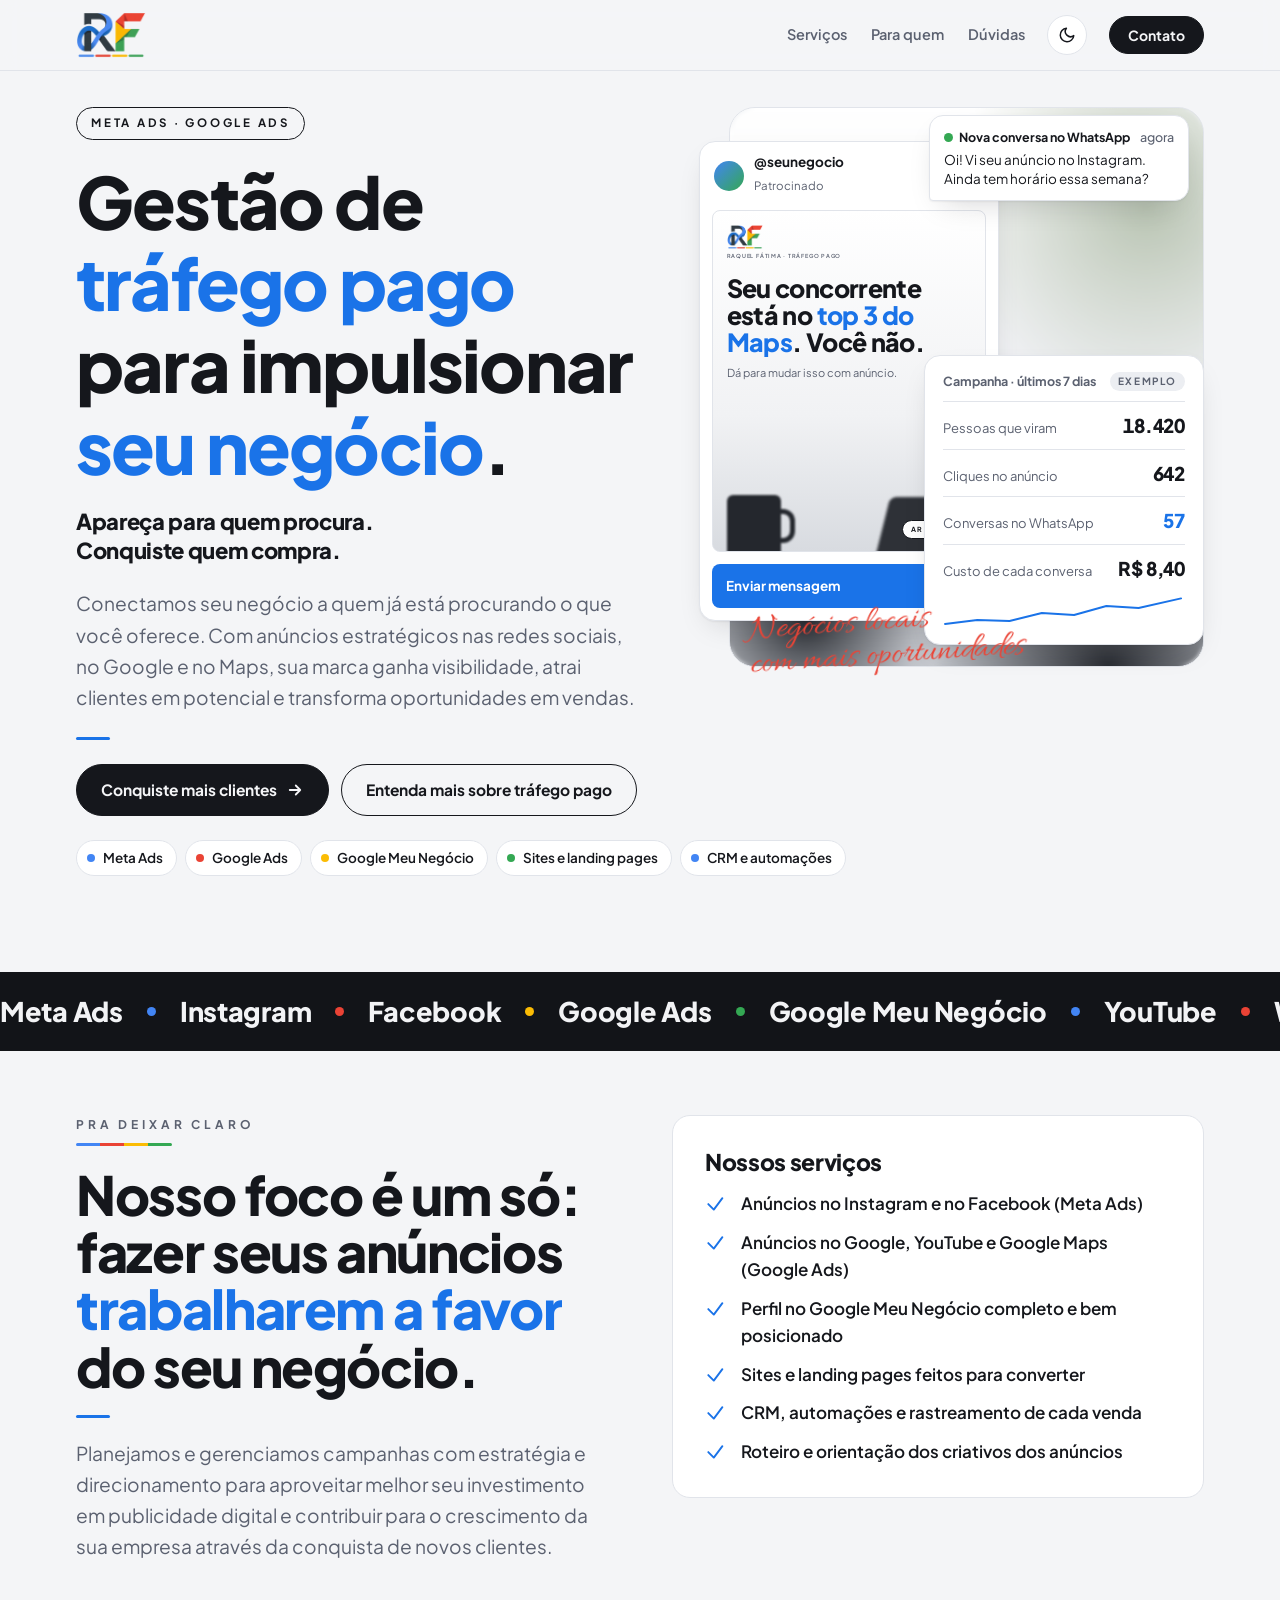
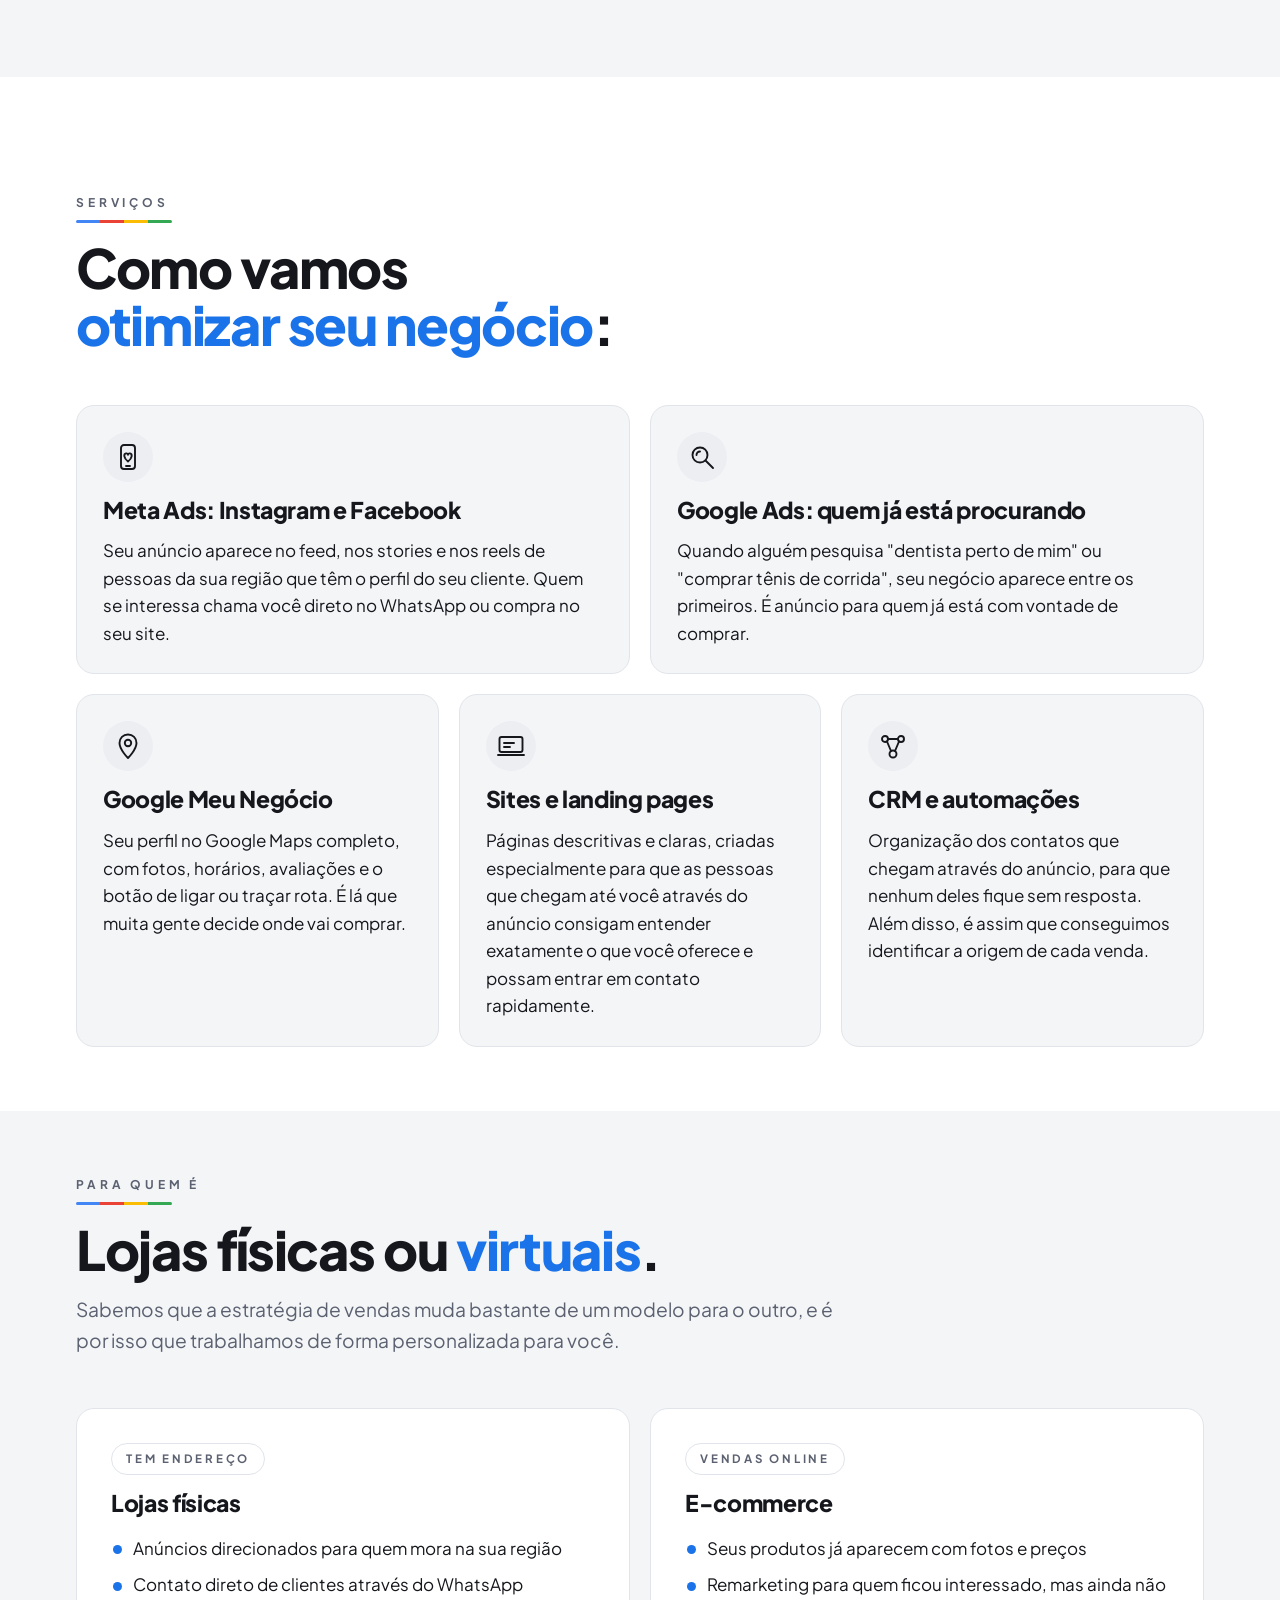
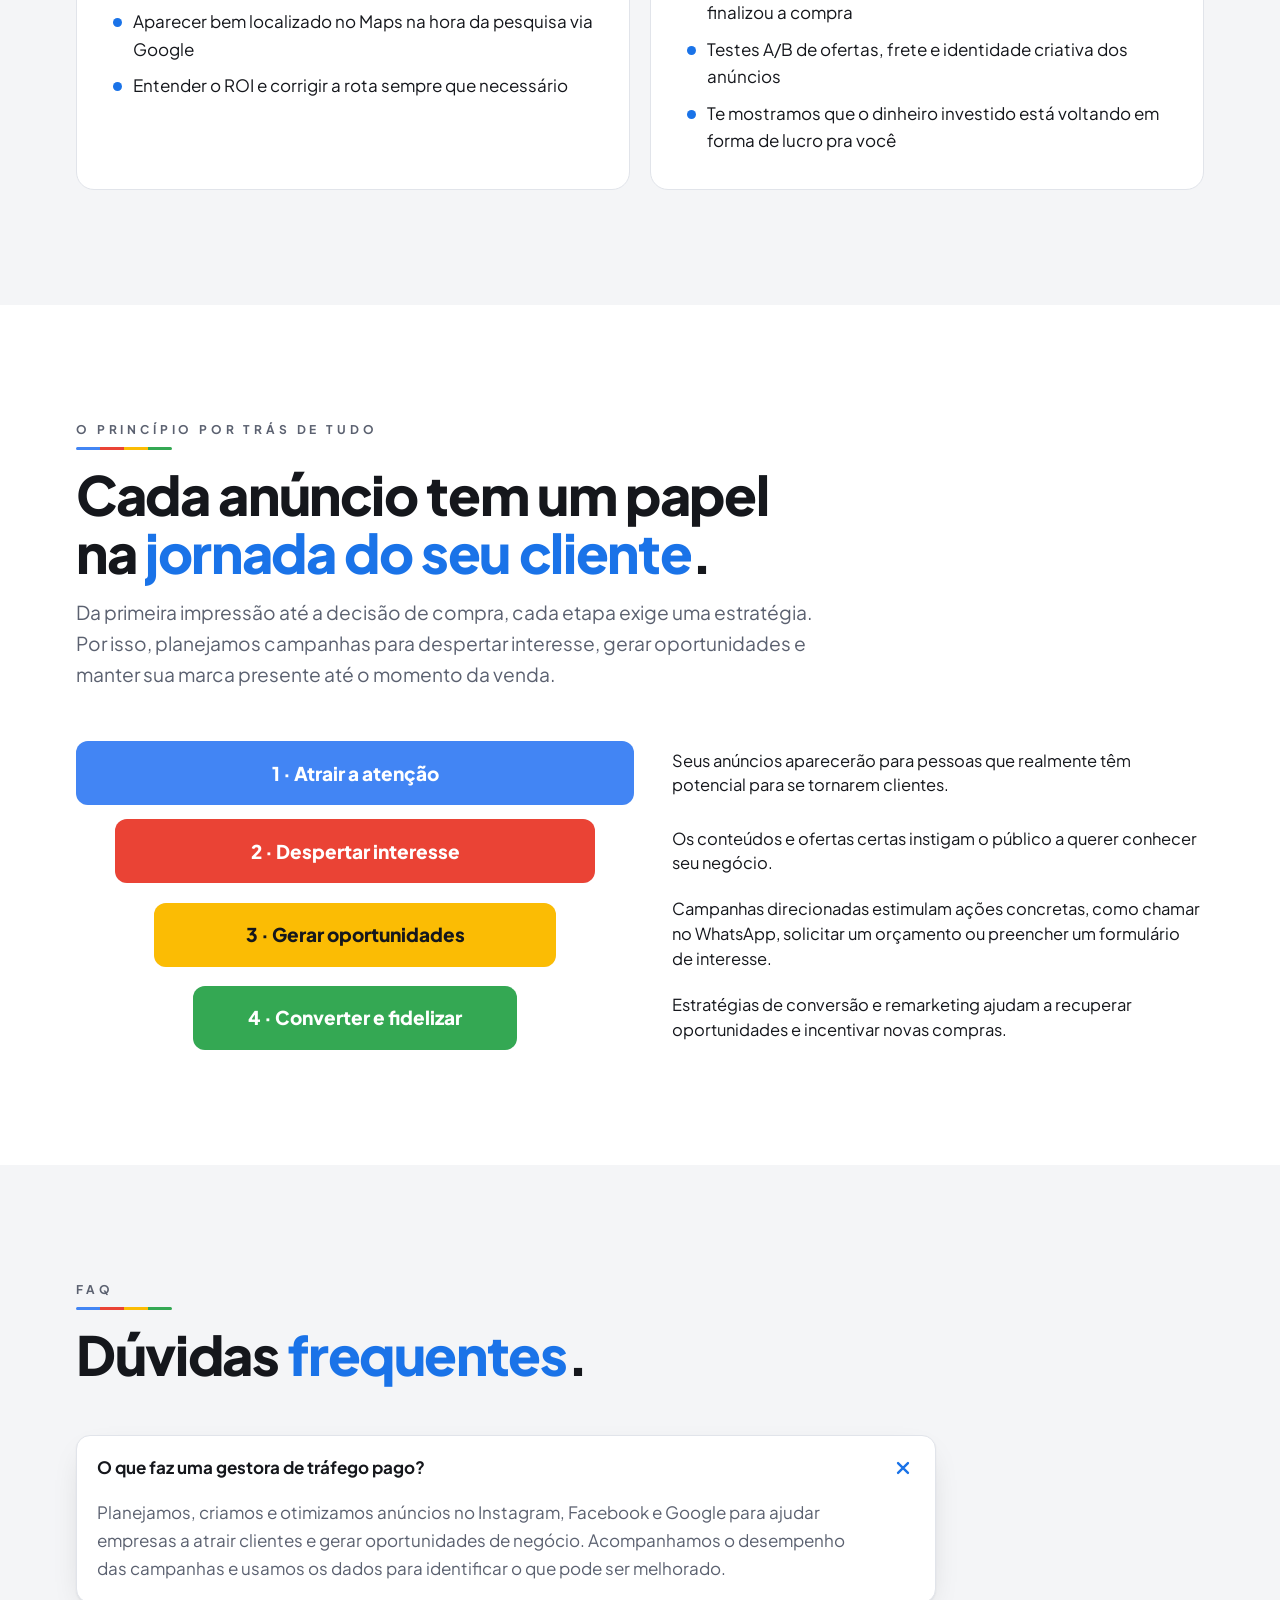
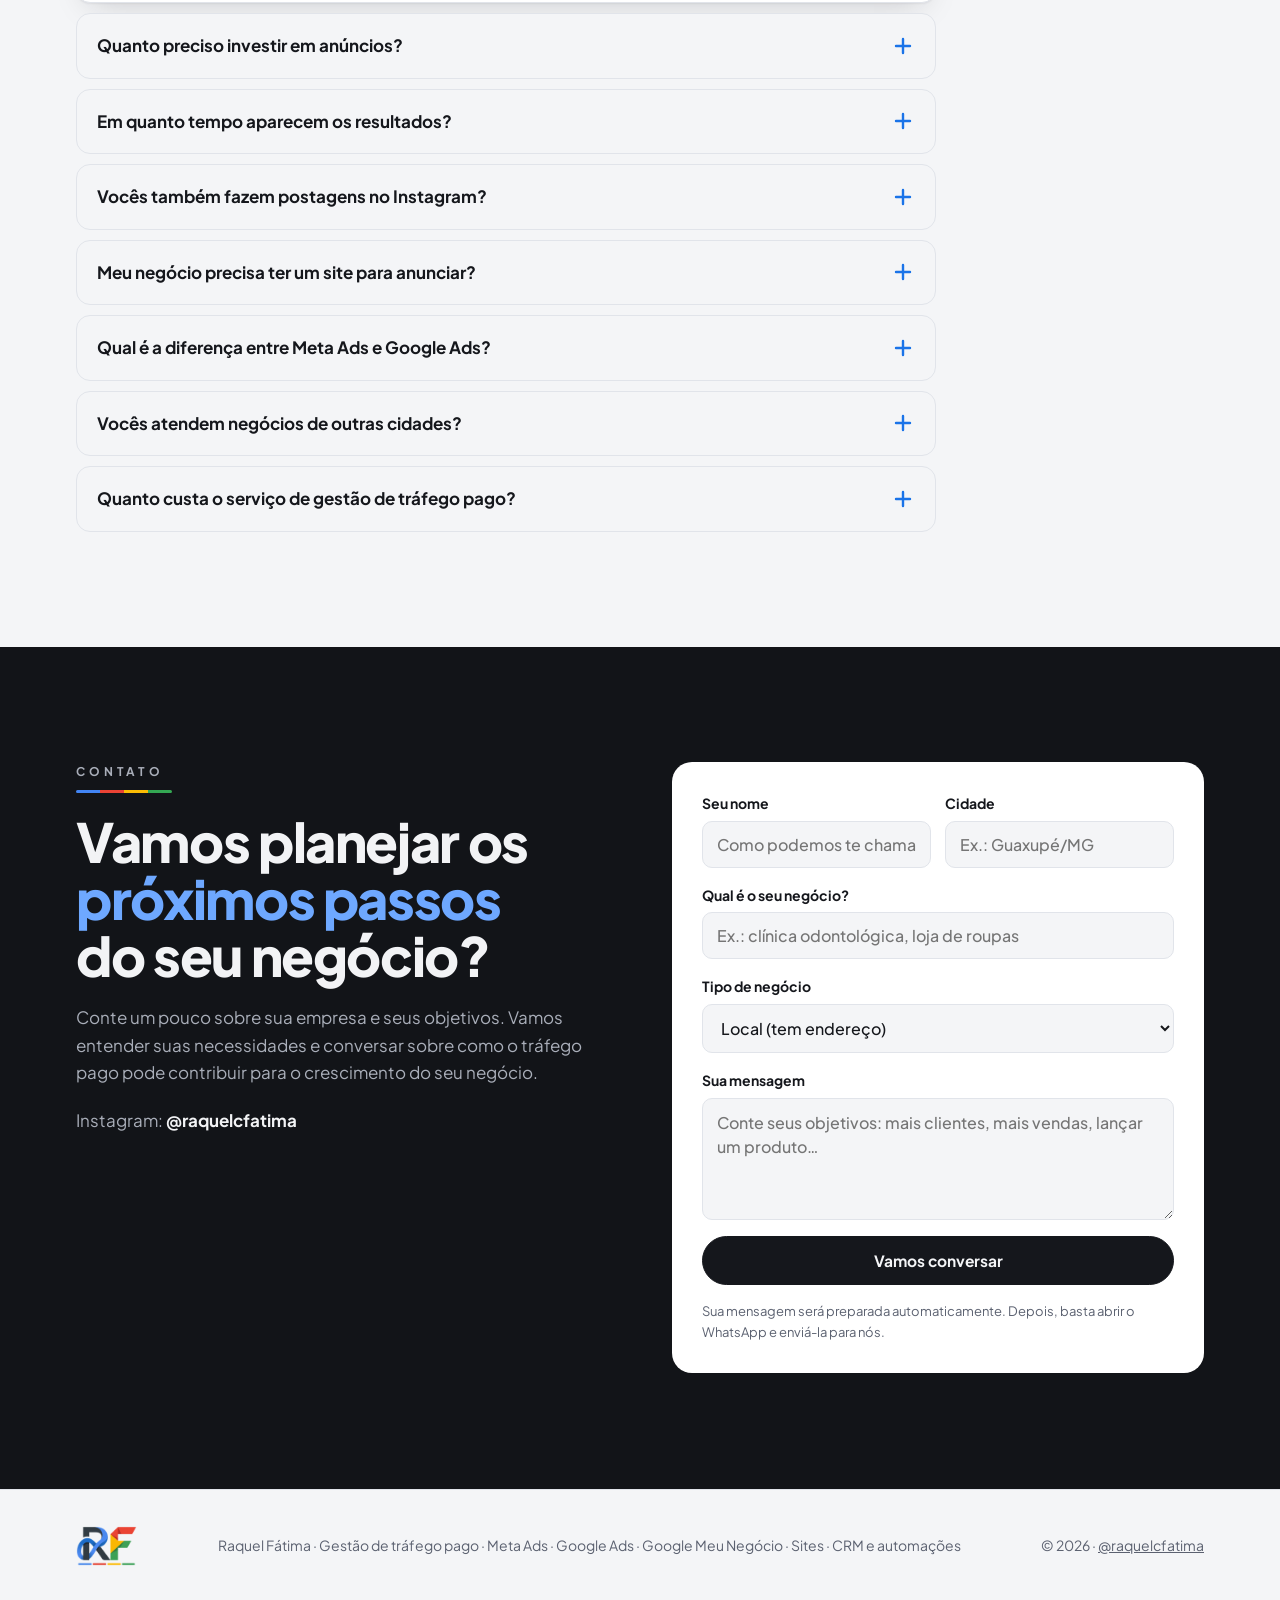
==== commit 26eea4b8: "refinamento" ====
--- a/index.html
+++ b/index.html
@@ -3,16 +3,19 @@
 <head>
 <meta charset="utf-8">
 <meta name="viewport" content="width=device-width, initial-scale=1, viewport-fit=cover">
-<title>Raquel Tráfego Pago</title>
+<title>RF · Raquel Fátima | Gestão de Tráfego Pago</title>
 <meta name="description" content="Raquel Fátima, estrategista de tráfego pago: anúncios no Meta Ads (Instagram e Facebook), Google Ads e Google Meu Negócio para negócios locais e e-commerce, além de sites, landing pages, CRM e automações.">
 <meta property="og:type" content="website">
 <meta property="og:title" content="Raquel Fátima · Estrategista de Tráfego Pago">
 <meta property="og:description" content="Ajudo negócios locais e e-commerces a atrair mais clientes com Google Ads, Meta Ads e presença digital.">
 <meta property="og:locale" content="pt_BR">
-<meta property="og:image" content="assets/img/raquel-fatima.jpg">
+<meta property="og:image" content="https://rakelmuz.github.io/LandingPageTrafegoRaquelC/assets/img/raquel-fatima.jpg">
+<meta property="og:url" content="https://rakelmuz.github.io/LandingPageTrafegoRaquelC/">
+<link rel="canonical" href="https://rakelmuz.github.io/LandingPageTrafegoRaquelC/">
 <meta name="theme-color" content="#F4F5F7">
 <link rel="alternate" type="text/plain" href="llms.txt" title="Resumo para IAs">
-<link rel="icon" href="assets/img/favicon.svg" type="image/svg+xml">
+<link rel="icon" href="assets/img/favicon-192.png" type="image/png" sizes="192x192">
+<link rel="apple-touch-icon" href="assets/img/apple-touch-icon.png">
 <link rel="preconnect" href="https://fonts.googleapis.com">
 <link rel="preconnect" href="https://fonts.gstatic.com" crossorigin>
 <link href="https://fonts.googleapis.com/css2?family=Allura&family=Plus+Jakarta+Sans:wght@400;500;600;700;800&display=swap" rel="stylesheet">
@@ -22,62 +25,49 @@
 <body>
 <header class="top">
   <div class="wrap top-in">
-    <a class="brand" href="#inicio" aria-label="Raquel Fátima, estrategista de tráfego pago, início">
-      <b>RAQUEL</b><small>Estrategista de tráfego pago</small>
-      <span class="gline" aria-hidden="true"><i></i><i></i><i></i><i></i></span>
-    </a>
+    <a class="brand" href="#inicio" aria-label="RF, Raquel Fátima tráfego pago, início"><img class="logo logo-claro " src="assets/img/rf-logo.png" width="300" height="196" alt="RF Raquel Fátima, tráfego pago"><img class="logo logo-escuro " src="assets/img/rf-logo-branco.png" width="300" height="196" alt="" aria-hidden="true"></a>
     <nav class="nav" aria-label="Seções do site">
       <a href="#servicos">Serviços</a>
       <a href="#para-quem">Para quem</a>
-      <a href="#como-trabalho">Como trabalho</a>
       <a href="#duvidas">Dúvidas</a>
     </nav>
-    <div class="mode" role="group" aria-label="Como você prefere ler o site">
-      <button type="button" data-set-mode="leigo" aria-pressed="true">Explica fácil</button>
-      <button type="button" data-set-mode="tecnico" aria-pressed="false">Modo técnico</button>
-    </div>
     <button type="button" class="theme" id="theme-btn" aria-label="Ativar modo escuro" title="Modo claro / escuro">
       <svg class="moon" width="18" height="18" viewBox="0 0 24 24" fill="none" stroke="currentColor" stroke-width="2" stroke-linecap="round" stroke-linejoin="round" aria-hidden="true"><path d="M21 12.8A9 9 0 1 1 11.2 3a7 7 0 0 0 9.8 9.8z"/></svg>
       <svg class="sun" width="18" height="18" viewBox="0 0 24 24" fill="none" stroke="currentColor" stroke-width="2" stroke-linecap="round" aria-hidden="true"><circle cx="12" cy="12" r="4.2"/><path d="M12 2v2.2M12 19.8V22M4.9 4.9l1.6 1.6M17.5 17.5l1.6 1.6M2 12h2.2M19.8 12H22M4.9 19.1l1.6-1.6M17.5 6.5l1.6-1.6"/></svg>
     </button>
-    <a class="btn sm" href="#contato">Falar comigo</a>
+    <a class="btn sm" href="#contato">Contato</a>
   </div>
 </header>
-
 <main>
 <!-- HERO -->
 <section id="inicio" class="hero">
   <div class="wrap hero-grid">
     <div class="hero-copy">
-      <div class="hero-top">
-        <span class="pill">Meta Ads · Google Ads</span>
-        <span class="tagline">Estratégia<br>Dados<br>Resultados<br>para negócios reais</span>
-      </div>
+      <span class="pill hero-pill">Meta Ads · Google Ads</span>
       <h1>
-        <span class="ln"><span style="--i:0">Gestora de</span></span>
-        <span class="ln"><span style="--i:1"><span class="hl io">tráfego pago</span> para</span></span>
-        <span class="ln"><span style="--i:2">negócios locais</span></span>
-        <span class="ln"><span style="--i:3">e <span class="hl d2 io">e-commerce</span>.</span></span>
+        <span class="ln"><span style="--i:0">Gestão de</span></span>
+        <span class="ln"><span style="--i:1"><span class="hl io">tráfego pago</span></span></span>
+        <span class="ln"><span style="--i:2">para impulsionar</span></span>
+        <span class="ln"><span style="--i:3"><span class="hl d2 io">seu negócio</span>.</span></span>
       </h1>
+      <p class="hero-sub">Apareça para quem procura. Conquiste quem compra.</p>
+      <p class="lede">Conectamos seu negócio a quem já está procurando o que você oferece. Com anúncios estratégicos nas redes sociais, no Google e no Maps, sua marca ganha visibilidade, atrai clientes em potencial e transforma oportunidades em vendas.</p>
       <span class="dash-blue" aria-hidden="true"></span>
-      <p class="lede l">Eu coloco o seu negócio na frente de quem já está procurando o que você vende: no Instagram, no Facebook, no Google e no Google Maps. Quem vê, chama você no WhatsApp ou compra no seu site.</p>
-      <p class="lede t">Planejamento, implementação e otimização de campanhas em Meta Ads, Google Ads e Perfil da Empresa no Google, com rastreamento ponta a ponta (Pixel, API de Conversões, GTM) e CRM integrado para otimizar por venda, não por clique.</p>
       <div class="hero-ctas">
-        <a class="btn" href="#contato">Quero mais clientes
+        <a class="btn" href="#contato">Conquiste mais clientes
           <svg width="18" height="18" viewBox="0 0 24 24" fill="none" stroke="currentColor" stroke-width="2.4" stroke-linecap="round" stroke-linejoin="round" aria-hidden="true"><path d="M5 12h14M13 6l6 6-6 6"/></svg></a>
-        <a class="btn ghost" href="#servicos">Ver o que eu faço</a>
+        <a class="btn ghost" href="#caminho">Entenda mais sobre tráfego pago</a>
       </div>
       <ul class="chips" aria-label="Plataformas e serviços">
         <li style="--i:0;--c:var(--g-blue)">Meta Ads</li><li style="--i:1;--c:var(--g-red)">Google Ads</li><li style="--i:2;--c:var(--g-yellow)">Google Meu Negócio</li><li style="--i:3;--c:var(--g-green)">Sites e landing pages</li><li style="--i:4;--c:var(--g-blue)">CRM e automações</li>
       </ul>
     </div>
-
     <figure class="stage" aria-label="Animação ilustrativa: um anúncio no Instagram recebe um clique e vira uma conversa no WhatsApp">
       <div class="scene" aria-hidden="true"></div>
       <div class="cardx ad">
         <div class="ad-head"><span class="ad-av"></span><span><b>@seunegocio</b><small>Patrocinado</small></span></div>
         <div class="post" aria-hidden="true">
-          <div class="ph"><b>RAQUEL<small>ESTRATEGISTA DE TRÁFEGO PAGO</small><span class="gline"><i></i><i></i><i></i><i></i></span></b><span>ESTRATÉGIA<br>DADOS<br>RESULTADOS</span></div>
+          <div class="ph"><b><img class="rf" src="assets/img/rf-logo.png" width="300" height="196" alt=""><small>RAQUEL FÁTIMA · TRÁFEGO PAGO</small></b></div>
           <h5>Seu concorrente está no <em>top 3 do Maps</em>. Você não.</h5>
           <p>Dá para mudar isso com anúncio.</p>
           <span class="mug"></span><span class="lap"></span><span class="arr">ARRASTA →</span>
@@ -91,10 +81,10 @@
       <div class="cardx dash io" id="dash">
         <h4><span>Campanha · últimos 7 dias</span><em>exemplo</em></h4>
         <dl>
-          <div class="row"><dt><span class="l">Pessoas que viram</span><span class="t">Alcance</span></dt><dd class="count" data-to="18420">18.420</dd></div>
-          <div class="row"><dt><span class="l">Cliques no anúncio</span><span class="t">Cliques no link</span></dt><dd class="count" data-to="642">642</dd></div>
-          <div class="row hl-row"><dt><span class="l">Conversas no WhatsApp</span><span class="t">Conversas iniciadas</span></dt><dd class="count" data-to="57" data-conv>57</dd></div>
-          <div class="row"><dt><span class="l">Custo de cada conversa</span><span class="t">Custo por resultado</span></dt><dd class="count" data-to="8.4" data-dec="2" data-pre="R$ ">R$ 8,40</dd></div>
+          <div class="row"><dt><span>Pessoas que viram</span></dt><dd class="count" data-to="18420">18.420</dd></div>
+          <div class="row"><dt><span>Cliques no anúncio</span></dt><dd class="count" data-to="642">642</dd></div>
+          <div class="row hl-row"><dt><span>Conversas no WhatsApp</span></dt><dd class="count" data-to="57" data-conv>57</dd></div>
+          <div class="row"><dt><span>Custo de cada conversa</span></dt><dd class="count" data-to="8.4" data-dec="2" data-pre="R$ ">R$ 8,40</dd></div>
         </dl>
         <svg class="dw io spark" viewBox="0 0 240 34" preserveAspectRatio="none" aria-hidden="true"><path d="M2 30 L34 26 L66 27 L98 19 L130 21 L162 12 L194 14 L238 4"/></svg>
       </div>
@@ -103,31 +93,24 @@
     </figure>
   </div>
 </section>
-
 <div class="marq" aria-hidden="true">
   <div class="marq-track">
     <span>Meta Ads <i></i> Instagram <i></i> Facebook <i></i> Google Ads <i></i> Google Meu Negócio <i></i> YouTube <i></i> WhatsApp <i></i> Landing pages <i></i> CRM <i></i> API de Conversões <i></i></span>
     <span>Meta Ads <i></i> Instagram <i></i> Facebook <i></i> Google Ads <i></i> Google Meu Negócio <i></i> YouTube <i></i> WhatsApp <i></i> Landing pages <i></i> CRM <i></i> API de Conversões <i></i></span>
   </div>
 </div>
-
 <!-- FOCO -->
 <section id="foco">
   <div class="wrap focus-grid">
     <div class="focus-left">
       <p class="label">Pra deixar claro<span class="gline io" aria-hidden="true"><i></i><i></i><i></i><i></i></span></p>
-      <h2>Meu foco é um só: <span class="hl io">trazer clientes</span> com anúncio.</h2>
+      <h2>Nosso foco é um só: fazer seus anúncios <span class="hl io">trabalharem a favor</span> do seu negócio.</h2>
       <span class="dash-blue" aria-hidden="true"></span>
-      <p class="lede l">Eu não sou agência de marketing digital e não cuido das suas redes sociais. O meu trabalho é fazer anúncio que traz gente interessada para o seu negócio, e montar a estrutura para essa gente virar cliente.</p>
-      <p class="lede t">Não atuo com social media, branding ou produção de conteúdo orgânico. Atuo em mídia paga de performance e na infraestrutura de conversão: páginas, rastreamento, CRM e automações.</p>
-      <div class="tldr" id="resumo">
-        <p class="label">Resumo em 20 segundos</p>
-        <p>Raquel Fátima é estrategista de tráfego pago. Ela cria e otimiza anúncios no Meta Ads (Instagram e Facebook), no Google Ads e no Google Meu Negócio para negócios locais e lojas virtuais, e desenvolve sites, landing pages, CRMs e automações que transformam cliques em clientes. Atende online, em todo o Brasil, com proposta sob medida.</p>
-      </div>
+      <p class="lede">Planejamos e gerenciamos campanhas com estratégia e direcionamento para aproveitar melhor seu investimento em publicidade digital e contribuir para o crescimento da sua empresa através da conquista de novos clientes.</p>
     </div>
     <div class="lists">
       <div>
-        <h3>O que eu faço</h3>
+        <h3>Nossos serviços</h3>
         <ul>
           <li><svg class="dw io mini" viewBox="0 0 20 20" aria-hidden="true"><path d="M3 11 L8 16 L17 4"/></svg><span>Anúncios no Instagram e no Facebook (Meta Ads)</span></li>
           <li><svg class="dw io mini" viewBox="0 0 20 20" aria-hidden="true"><path d="M3 11 L8 16 L17 4"/></svg><span>Anúncios no Google, YouTube e Google Maps (Google Ads)</span></li>
@@ -137,343 +120,196 @@
           <li><svg class="dw io mini" viewBox="0 0 20 20" aria-hidden="true"><path d="M3 11 L8 16 L17 4"/></svg><span>Roteiro e orientação dos criativos dos anúncios</span></li>
         </ul>
       </div>
-      <div class="nope-box nope">
-        <h3>O que eu não faço</h3>
-        <ul>
-          <li><svg class="dw io mini" viewBox="0 0 20 20" aria-hidden="true"><path d="M5 5 L15 15"/><path d="M15 5 L5 15"/></svg><span>Postar no seu Instagram todos os dias</span></li>
-          <li><svg class="dw io mini" viewBox="0 0 20 20" aria-hidden="true"><path d="M5 5 L15 15"/><path d="M15 5 L5 15"/></svg><span>Responder comentários e direct do seu perfil</span></li>
-          <li><svg class="dw io mini" viewBox="0 0 20 20" aria-hidden="true"><path d="M5 5 L15 15"/><path d="M15 5 L5 15"/></svg><span>Criar logo e identidade visual da marca</span></li>
-        </ul>
-      </div>
-    </div>
-  </div>
-</section>
-
+    </div>
+  </div>
+</section>
 <!-- SERVIÇOS -->
 <section id="servicos" class="band">
   <div class="wrap">
     <div class="sh">
       <p class="label">Serviços<span class="gline io" aria-hidden="true"><i></i><i></i><i></i><i></i></span></p>
-      <h2>O que eu faço <span class="hl io">por você</span>.</h2>
-      <p class="lede l">Cada serviço explicado do jeito que você explicaria para um amigo. Já entende do assunto? Troque para o <b>modo técnico</b> lá em cima.</p>
-      <p class="lede t">Escopo de cada frente, com o que entra na entrega. Prefere a versão simples? Troque para <b>explica fácil</b> no topo.</p>
+      <h2>Como vamos <span class="hl io">otimizar seu negócio</span>:</h2>
     </div>
     <div class="svc-grid">
       <article class="svc wide">
         <svg class="dw io ico" viewBox="0 0 28 28" aria-hidden="true"><rect x="7" y="2" width="14" height="24" rx="3"/><path d="M14 18.5 C 9.5 15, 9.5 11, 12 10.4 C 13.2 10.1, 14 11, 14 11.8 C 14 11, 14.8 10.1, 16 10.4 C 18.5 11, 18.5 15, 14 18.5 Z"/><path d="M12 23 H16"/></svg>
         <h3>Meta Ads: Instagram e Facebook</h3>
-        <p class="l">Seu anúncio aparece no feed, nos stories e nos reels de pessoas da sua região que têm o perfil do seu cliente. Quem se interessa chama você direto no WhatsApp ou compra no seu site.</p>
-        <p class="t">Campanhas de mensagens, cadastros e vendas com estrutura enxuta, públicos abertos ou Advantage+ quando faz sentido, testes de criativo e otimização por custo por resultado, com Pixel e API de Conversões configurados.</p>
-        <p class="ideal"><b>Ideal para:</b> clínicas, lojas, serviços e e-commerce.</p>
+        <p>Seu anúncio aparece no feed, nos stories e nos reels de pessoas da sua região que têm o perfil do seu cliente. Quem se interessa chama você direto no WhatsApp ou compra no seu site.</p>
       </article>
       <article class="svc wide">
         <svg class="dw io ico" viewBox="0 0 28 28" aria-hidden="true"><circle cx="12" cy="12" r="7.5"/><path d="M17.5 17.5 L25 25"/><path d="M8.5 12 C 8.5 10, 10 8.5, 12 8.5"/></svg>
         <h3>Google Ads: quem já está procurando</h3>
-        <p class="l">Quando alguém pesquisa "dentista perto de mim" ou "comprar tênis de corrida", seu negócio aparece entre os primeiros. É anúncio para quem já está com vontade de comprar.</p>
-        <p class="t">Rede de Pesquisa com palavras-chave e listas de negativas bem cuidadas, Performance Max, YouTube e Display quando o funil pede. Tag do Google e ações de conversão validadas antes de mexer em lance.</p>
-        <p class="ideal"><b>Ideal para:</b> serviços com busca ativa e lojas virtuais.</p>
+        <p>Quando alguém pesquisa "dentista perto de mim" ou "comprar tênis de corrida", seu negócio aparece entre os primeiros. É anúncio para quem já está com vontade de comprar.</p>
       </article>
       <article class="svc">
         <svg class="dw io ico" viewBox="0 0 28 28" aria-hidden="true"><path d="M14 26 C 14 26, 22.5 17.5, 22.5 11 C 22.5 6, 18.8 2.5, 14 2.5 C 9.2 2.5, 5.5 6, 5.5 11 C 5.5 17.5, 14 26, 14 26 Z"/><circle cx="14" cy="11" r="3.2"/></svg>
         <h3>Google Meu Negócio</h3>
-        <p class="l">Seu perfil no Google Maps completo, com fotos, horários, avaliações e o botão de ligar ou traçar rota. É onde muita gente decide aonde ir.</p>
-        <p class="t">Otimização do Perfil da Empresa no Google: categorias, serviços, produtos, postagens, gestão de avaliações e campanhas de visita à loja e ligações no Google Ads.</p>
-        <p class="ideal"><b>Ideal para:</b> todo negócio com endereço.</p>
+        <p>Seu perfil no Google Maps completo, com fotos, horários, avaliações e o botão de ligar ou traçar rota. É lá que muita gente decide onde vai comprar.</p>
       </article>
       <article class="svc">
         <svg class="dw io ico" viewBox="0 0 28 28" aria-hidden="true"><rect x="2.5" y="5" width="23" height="15" rx="2"/><path d="M1 23 H27"/><path d="M7 11 H17 M7 15 H13"/></svg>
         <h3>Sites e landing pages</h3>
-        <p class="l">Uma página rápida e clara, feita para quem chega do anúncio entender o que você oferece e chamar você em poucos segundos.</p>
-        <p class="t">Páginas leves em HTML, focadas em uma ação, com SEO on-page, dados estruturados, eventos de conversão via GTM e testes de oferta.</p>
-        <p class="ideal"><b>Ideal para:</b> quem anuncia e precisa de um destino que venda.</p>
+        <p>Páginas descritivas e claras, criadas especialmente para que as pessoas que chegam até você através do anúncio consigam entender exatamente o que você oferece e possam entrar em contato rapidamente.</p>
       </article>
       <article class="svc">
         <svg class="dw io ico" viewBox="0 0 28 28" aria-hidden="true"><circle cx="6" cy="7" r="3"/><circle cx="22" cy="7" r="3"/><circle cx="14" cy="22" r="3.5"/><path d="M8 9.5 L12 19 M20 9.5 L16 19 M9 7 H19"/></svg>
         <h3>CRM e automações</h3>
-        <p class="l">Organizo os contatos que chegam pelo anúncio para nenhum cliente ficar esquecido no WhatsApp, e mostro de onde veio cada venda.</p>
-        <p class="t">CRM sob medida com funil (lead, agendou, compareceu, fechou), integração com a API de Conversões da Meta para otimizar por venda real, follow-up e relatório por campanha.</p>
-        <p class="ideal"><b>Ideal para:</b> quem recebe muitos contatos e perde gente no caminho.</p>
-      </article>
-    </div>
-  </div>
-</section>
-
+        <p>Organização dos contatos que chegam através do anúncio, para que nenhum deles fique sem resposta. Além disso, é assim que conseguimos identificar a origem de cada venda.</p>
+      </article>
+    </div>
+  </div>
+</section>
 <!-- PARA QUEM -->
 <section id="para-quem">
   <div class="wrap">
     <div class="sh">
       <p class="label">Para quem é<span class="gline io" aria-hidden="true"><i></i><i></i><i></i><i></i></span></p>
-      <h2>Negócio de rua ou <span class="hl io">loja virtual</span>.</h2>
-      <p class="lede">A estratégia muda bastante de um para o outro. Veja onde eu coloco a energia em cada caso.</p>
+      <h2>Lojas físicas ou <span class="hl io">virtuais</span>.</h2>
+      <p class="lede">Sabemos que a estratégia de vendas muda bastante de um modelo para o outro, e é por isso que trabalhamos de forma personalizada para você.</p>
     </div>
     <div class="who-grid">
       <article class="who">
         <span class="pill">Tem endereço</span>
-        <h3>Negócio local</h3>
-        <p class="soft">Clínicas, consultórios, lojas, restaurantes, academias, salões e prestadores de serviço.</p>
+        <h3>Lojas físicas</h3>
         <ul>
-          <li class="l">Anúncio só para quem mora perto de você</li>
-          <li class="t">Segmentação por raio e cidade, públicos de proximidade</li>
-          <li class="l">Gente chamando você no WhatsApp</li>
-          <li class="t">Campanhas de mensagens com CPL controlado</li>
-          <li>Aparecer no Google Maps na hora da busca</li>
-          <li class="l">Saber quantos viraram cliente de verdade</li>
-          <li class="t">Funil no CRM até agendamento e fechamento</li>
+          <li>Anúncios direcionados para quem mora na sua região</li>
+          <li>Contato direto de clientes através do WhatsApp</li>
+          <li>Aparecer bem localizado no Maps na hora da pesquisa via Google</li>
+          <li>Entender o ROI e corrigir a rota sempre que necessário</li>
         </ul>
       </article>
       <article class="who">
-        <span class="pill">Vende online</span>
+        <span class="pill">Vendas online</span>
         <h3>E-commerce</h3>
-        <p class="soft">Lojas virtuais e quem vende pelo Instagram ou pelo WhatsApp para todo o Brasil.</p>
         <ul>
-          <li class="l">Seus produtos aparecendo com foto e preço</li>
-          <li class="t">Catálogo, anúncios de produto e Shopping/PMax</li>
-          <li class="l">Lembrar quem olhou e não comprou</li>
-          <li class="t">Remarketing de visualização e carrinho abandonado</li>
-          <li>Testes de oferta, frete e criativo</li>
-          <li class="l">Cada real investido voltando com lucro</li>
-          <li class="t">Otimização por ROAS e margem, não por clique</li>
+          <li>Seus produtos já aparecem com fotos e preços</li>
+          <li>Remarketing para quem ficou interessado, mas ainda não finalizou a compra</li>
+          <li>Testes A/B de ofertas, frete e identidade criativa dos anúncios</li>
+          <li>Te mostramos que o dinheiro investido está voltando em forma de lucro pra você</li>
         </ul>
       </article>
     </div>
   </div>
 </section>
-
 <!-- FUNIL -->
 <section id="caminho" class="band">
   <div class="wrap">
     <div class="sh">
       <p class="label">O princípio por trás de tudo<span class="gline io" aria-hidden="true"><i></i><i></i><i></i><i></i></span></p>
-      <h2>O caminho que o seu <span class="hl io">cliente faz</span>.</h2>
-      <p class="lede l">Ninguém compra na primeira vez que vê. Por isso eu monto anúncios para cada momento da pessoa, do primeiro contato até ela voltar a comprar.</p>
-      <p class="lede t">Funil de topo, meio, fundo e retenção, cada etapa com objetivo, público e métrica própria. A verba se distribui conforme o gargalo de cada negócio.</p>
+      <h2>Cada anúncio tem um papel na <span class="hl io">jornada do seu cliente</span>.</h2>
+      <p class="lede">Da primeira impressão até a decisão de compra, cada etapa exige uma estratégia. Por isso, planejamos campanhas para despertar interesse, gerar oportunidades e manter sua marca presente até o momento da venda.</p>
     </div>
     <ol class="funnel io" aria-label="Etapas do funil">
       <li class="stage-row">
-        <div class="bar-wrap"><div class="bar" style="--w:100%;--c:var(--g-blue);--tc:#fff;--d:0s"><span class="fill"></span><span class="lbl">1 · Ser visto</span></div></div>
-        <div class="stage-txt"><b class="l">O anúncio aparece para muita gente da região certa.</b><b class="t">Topo de funil: descoberta e alcance qualificado.</b><p class="metrics t">Alcance · CPM · frequência</p></div>
+        <div class="bar-wrap"><div class="bar" style="--w:100%;--c:var(--g-blue);--tc:#fff;--d:0s"><span class="fill"></span><span class="lbl">1 · Atrair a atenção</span></div></div>
+        <div class="stage-txt"><p>Seus anúncios aparecerão para pessoas que realmente têm potencial para se tornarem clientes.</p></div>
       </li>
       <li class="stage-row">
-        <div class="bar-wrap"><div class="bar" style="--w:80%;--c:var(--g-red);--tc:#fff;--d:.15s"><span class="fill"></span><span class="lbl">2 · Despertar interesse</span></div></div>
-        <div class="stage-txt"><b class="l">A pessoa para de rolar a tela, assiste e clica.</b><b class="t">Meio de funil: consideração e aquecimento de público.</b><p class="metrics t">CTR · CPC · retenção de vídeo</p></div>
+        <div class="bar-wrap"><div class="bar" style="--w:86%;--c:var(--g-red);--tc:#fff;--d:.15s"><span class="fill"></span><span class="lbl">2 · Despertar interesse</span></div></div>
+        <div class="stage-txt"><p>Os conteúdos e ofertas certas instigam o público a querer conhecer seu negócio.</p></div>
       </li>
       <li class="stage-row">
-        <div class="bar-wrap"><div class="bar" style="--w:60%;--c:var(--g-yellow);--tc:#15171C;--d:.3s"><span class="fill"></span><span class="lbl">3 · Virar contato</span></div></div>
-        <div class="stage-txt"><b class="l">Ela chama no WhatsApp ou deixa o contato.</b><b class="t">Fundo de funil: geração de lead e conversão na página.</b><p class="metrics t">CPL · taxa de conversão</p></div>
+        <div class="bar-wrap"><div class="bar" style="--w:72%;--c:var(--g-yellow);--tc:#15171C;--d:.3s"><span class="fill"></span><span class="lbl">3 · Gerar oportunidades</span></div></div>
+        <div class="stage-txt"><p>Campanhas direcionadas estimulam ações concretas, como chamar no WhatsApp, solicitar um orçamento ou preencher um formulário de interesse.</p></div>
       </li>
       <li class="stage-row">
-        <div class="bar-wrap"><div class="bar" style="--w:42%;--c:var(--g-green);--tc:#fff;--d:.45s"><span class="fill"></span><span class="lbl">4 · Comprar e voltar</span></div></div>
-        <div class="stage-txt"><b class="l">Ela fecha com você, e o anúncio lembra ela de voltar.</b><b class="t">Conversão e retenção com remarketing e base de clientes.</b><p class="metrics t">CPA · ROAS · LTV</p></div>
+        <div class="bar-wrap"><div class="bar" style="--w:58%;--c:var(--g-green);--tc:#fff;--d:.45s"><span class="fill"></span><span class="lbl">4 · Converter e fidelizar</span></div></div>
+        <div class="stage-txt"><p>Estratégias de conversão e remarketing ajudam a recuperar oportunidades e incentivar novas compras.</p></div>
       </li>
     </ol>
   </div>
 </section>
-
-<!-- COMO TRABALHO -->
-<section id="como-trabalho">
+<!-- FAQ -->
+<section id="duvidas">
   <div class="wrap">
     <div class="sh">
-      <p class="label">Passo a passo<span class="gline io" aria-hidden="true"><i></i><i></i><i></i><i></i></span></p>
-      <h2>Como eu <span class="hl io">trabalho</span>.</h2>
-    </div>
-    <ol class="steps">
-      <li class="step">
-        <span class="num">01</span>
-        <h3>Diagnóstico</h3>
-        <p class="l">A gente conversa sobre o seu negócio, quem é o seu cliente ideal, seus concorrentes e a sua meta.</p>
-        <p class="t">Pesquisa de ICP, análise de concorrência e da biblioteca de anúncios, definição de objetivo e meta de custo.</p>
-      </li>
-      <li class="step">
-        <span class="num">02</span>
-        <h3>Rastreamento</h3>
-        <p class="l">Deixo tudo pronto para saber de onde vem cada contato. Se precisar, crio a página.</p>
-        <p class="t">Pixel, API de Conversões, tag do Google e eventos no GTM. Landing page e CRM quando o projeto pede.</p>
-      </li>
-      <li class="step">
-        <span class="num">03</span>
-        <h3>Anúncios no ar</h3>
-        <p class="l">Monto as campanhas, escolho o público e escrevo o roteiro dos anúncios com você.</p>
-        <p class="t">Estrutura e nomenclatura padronizadas, públicos, posicionamentos, orçamento e roteiros de criativo para teste.</p>
-      </li>
-      <li class="step">
-        <span class="num">04</span>
-        <h3>Ajuste semanal</h3>
-        <p class="l">Toda semana eu olho os números. O que funciona ganha mais dinheiro, o que não funciona sai.</p>
-        <p class="t">Rotina de otimização documentada: criativos, segmentações, lances, orçamentos e destino, respeitando a fase de aprendizado.</p>
-      </li>
-      <li class="step">
-        <span class="num">05</span>
-        <h3>Relatório claro</h3>
-        <p class="l">Você recebe quanto investiu, quantos contatos chegaram e quanto custou cada um, em português claro.</p>
-        <p class="t">Relatório por campanha cruzando investimento da plataforma com o funil do CRM: CPL, custo por agendamento e por venda.</p>
-      </li>
-    </ol>
-
-    <div class="rules">
-      <div class="rule"><span class="dot" style="--c:var(--g-blue)"></span><h3>Medir antes de acelerar</h3><p>Sem rastreamento, ninguém sabe o que está dando certo. Primeiro eu meço, depois aumento a verba.</p></div>
-      <div class="rule"><span class="dot" style="--c:var(--g-yellow)"></span><h3>O anúncio escolhe o público</h3><p>Hoje é o criativo certo que encontra a pessoa certa. Por isso eu testo mensagens e formatos o tempo todo.</p></div>
-      <div class="rule"><span class="dot" style="--c:var(--g-green)"></span><h3>Número, não achismo</h3><p>Toda mudança na campanha tem motivo e fica registrada. Assim dá para repetir o que funciona.</p></div>
-    </div>
-  </div>
-</section>
-
-<!-- SOBRE -->
-<section id="sobre" class="band">
-  <div class="wrap about">
-    <figure class="portrait">
-      <div class="photo"><img src="assets/img/raquel-fatima.jpg" loading="lazy" width="577" height="721" alt="Raquel Fátima, estrategista de tráfego pago" decoding="async"></div>
-      <div class="hello"><small>Oi, eu sou a</small><span class="script">Raquel ♡</span></div>
-    </figure>
-    <div class="about-txt">
-      <p class="label">Sobre mim<span class="gline io" aria-hidden="true"><i></i><i></i><i></i><i></i></span></p>
-      <h2>Eu ajudo negócios a serem <span class="hl io">vistos</span>.</h2>
-      <p class="lede">Trabalho com estratégia, anúncios e sites que <b>realmente convertem</b>. No dia a dia atendo clínicas odontológicas, laboratório de prótese e outros negócios locais: monto as campanhas, cuido do rastreamento e construo os sistemas que mostram de onde vem cada cliente.</p>
-      <p class="soft">No Instagram eu compartilho o que aprendo trabalhando com anúncios, para que mais empresários entendam o que está por trás de uma campanha que dá resultado.</p>
-      <p class="script" aria-hidden="true">Negócios locais com mais oportunidades</p>
-      <div><a class="btn ghost" href="https://www.instagram.com/raquelcfatima/" target="_blank" rel="noopener">Ver meu Instagram</a></div>
-    </div>
-  </div>
-</section>
-
-<!-- GLOSSÁRIO -->
-<section id="glossario">
-  <div class="wrap">
-    <div class="sh">
-      <p class="label">Sem complicação<span class="gline io" aria-hidden="true"><i></i><i></i><i></i><i></i></span></p>
-      <h2>Dicionário do <span class="hl io">tráfego pago</span>.</h2>
-      <p class="lede">As palavras que você vai ouvir quando começar a anunciar, explicadas em uma frase.</p>
-    </div>
-    <dl class="gloss">
-      <div><dt>Tráfego pago</dt><dd>Visitas e contatos que chegam por anúncios pagos, em vez de só esperar alguém achar você sozinho.</dd></div>
-      <div><dt>CPM</dt><dd>Quanto custa mostrar o seu anúncio mil vezes. Mede o preço de ser visto.</dd></div>
-      <div><dt>CTR</dt><dd>De cada 100 pessoas que viram o anúncio, quantas clicaram. Mostra se o anúncio chama atenção.</dd></div>
-      <div><dt>CPC</dt><dd>Quanto você paga, em média, por cada clique no anúncio.</dd></div>
-      <div><dt>CPL</dt><dd>Custo por lead: quanto custou cada pessoa que chamou você ou deixou o contato.</dd></div>
-      <div><dt>ROAS</dt><dd>Quanto voltou em vendas para cada real investido em anúncio.</dd></div>
-      <div><dt>Pixel</dt><dd>Um código no seu site que avisa a Meta quando alguém faz uma ação, como comprar ou mandar mensagem.</dd></div>
-      <div><dt>Remarketing</dt><dd>Mostrar anúncio de novo para quem já visitou seu site ou interagiu com você.</dd></div>
-      <div><dt>Landing page</dt><dd>Página feita para uma única ação, como agendar, comprar ou chamar no WhatsApp.</dd></div>
-      <div><dt>CRM</dt><dd>Sistema que organiza seus contatos e mostra em que etapa cada um está, até virar cliente.</dd></div>
-    </dl>
-  </div>
-</section>
-
-<!-- FAQ -->
-<section id="duvidas" class="band">
-  <div class="wrap">
-    <div class="sh">
-      <p class="label">Perguntas que eu mais recebo<span class="gline io" aria-hidden="true"><i></i><i></i><i></i><i></i></span></p>
+      <p class="label">FAQ<span class="gline io" aria-hidden="true"><i></i><i></i><i></i><i></i></span></p>
       <h2>Dúvidas <span class="hl io">frequentes</span>.</h2>
     </div>
     <div class="faq">
       <details open>
         <summary>O que faz uma gestora de tráfego pago?<svg class="pm" viewBox="0 0 24 24" fill="none" stroke="currentColor" stroke-width="2.4" stroke-linecap="round" aria-hidden="true"><path d="M12 5v14M5 12h14"/></svg></summary>
-        <p class="ans">Ela planeja, cria e ajusta os anúncios pagos de uma empresa no Instagram, no Facebook e no Google, para que as pessoas certas vejam o negócio e virem clientes. Também acompanha os números e mostra quanto cada cliente custou.</p>
+        <p class="ans">Planejamos, criamos e otimizamos anúncios no Instagram, Facebook e Google para ajudar empresas a atrair clientes e gerar oportunidades de negócio. Acompanhamos o desempenho das campanhas e usamos os dados para identificar o que pode ser melhorado.</p>
       </details>
       <details>
         <summary>Quanto preciso investir em anúncios?<svg class="pm" viewBox="0 0 24 24" fill="none" stroke="currentColor" stroke-width="2.4" stroke-linecap="round" aria-hidden="true"><path d="M12 5v14M5 12h14"/></svg></summary>
-        <p class="ans">Dá para começar com pouco e aumentar conforme os resultados aparecem. A verba dos anúncios é paga por você direto na Meta ou no Google e é separada do valor do meu serviço. Na nossa conversa eu ajudo a definir um valor que faça sentido para a sua meta.</p>
+        <p class="ans">O investimento depende dos objetivos, do mercado e do potencial de cada negócio. O valor destinado aos anúncios é pago diretamente às plataformas, separado do serviço de gestão. Conversamos sobre suas metas para entender qual investimento faz sentido para começar.</p>
       </details>
       <details>
         <summary>Em quanto tempo aparecem os resultados?<svg class="pm" viewBox="0 0 24 24" fill="none" stroke="currentColor" stroke-width="2.4" stroke-linecap="round" aria-hidden="true"><path d="M12 5v14M5 12h14"/></svg></summary>
-        <p class="ans">Os anúncios começam a rodar assim que são aprovados, e os primeiros contatos costumam chegar nos primeiros dias. Nas duas primeiras semanas as plataformas ainda estão aprendendo quem é o seu público, e os resultados ficam mais estáveis a partir do primeiro mês de ajustes.</p>
-      </details>
-      <details>
-        <summary>Você posta no meu Instagram?<svg class="pm" viewBox="0 0 24 24" fill="none" stroke="currentColor" stroke-width="2.4" stroke-linecap="round" aria-hidden="true"><path d="M12 5v14M5 12h14"/></svg></summary>
-        <p class="ans">Não. Eu não faço gestão de redes sociais. Meu trabalho é com anúncios pagos e com a estrutura para eles venderem: páginas, rastreamento, CRM e automações. Eu escrevo e oriento os roteiros dos criativos dos anúncios.</p>
-      </details>
-      <details>
-        <summary>Meu negócio precisa ter site para anunciar?<svg class="pm" viewBox="0 0 24 24" fill="none" stroke="currentColor" stroke-width="2.4" stroke-linecap="round" aria-hidden="true"><path d="M12 5v14M5 12h14"/></svg></summary>
-        <p class="ans">Nem sempre. Muitos negócios locais vendem bem com anúncios que levam direto para o WhatsApp. O site ou a landing page entra quando você precisa explicar melhor a oferta, vender online ou medir cada etapa com mais precisão.</p>
-      </details>
-      <details>
-        <summary>Qual a diferença entre Meta Ads e Google Ads?<svg class="pm" viewBox="0 0 24 24" fill="none" stroke="currentColor" stroke-width="2.4" stroke-linecap="round" aria-hidden="true"><path d="M12 5v14M5 12h14"/></svg></summary>
-        <p class="ans">No Meta Ads (Instagram e Facebook) o anúncio aparece para pessoas com o perfil do seu cliente, mesmo que elas ainda não estejam procurando. No Google Ads ele aparece para quem já está pesquisando o que você vende. Os dois juntos costumam funcionar melhor.</p>
-      </details>
-      <details>
-        <summary>Você atende negócios de outras cidades?<svg class="pm" viewBox="0 0 24 24" fill="none" stroke="currentColor" stroke-width="2.4" stroke-linecap="round" aria-hidden="true"><path d="M12 5v14M5 12h14"/></svg></summary>
-        <p class="ans">Sim. Todo o trabalho é feito online, então eu atendo negócios locais e lojas virtuais de qualquer lugar do Brasil.</p>
-      </details>
-      <details>
-        <summary>Quanto custa o seu serviço?<svg class="pm" viewBox="0 0 24 24" fill="none" stroke="currentColor" stroke-width="2.4" stroke-linecap="round" aria-hidden="true"><path d="M12 5v14M5 12h14"/></svg></summary>
-        <p class="ans">Cada negócio precisa de uma coisa diferente, então eu monto uma proposta sob medida. É só me chamar que a gente conversa e negocia.</p>
-      </details>
-    </div>
-  </div>
-</section>
-
+        <p class="ans">O prazo varia conforme o negócio, o investimento, a oferta e o público. Algumas campanhas geram contatos rapidamente, enquanto outras precisam de mais testes e ajustes. Acompanhamos os dados desde o início para identificar oportunidades de melhoria e direcionar as campanhas para os melhores resultados possíveis.</p>
+      </details>
+      <details>
+        <summary>Vocês também fazem postagens no Instagram?<svg class="pm" viewBox="0 0 24 24" fill="none" stroke="currentColor" stroke-width="2.4" stroke-linecap="round" aria-hidden="true"><path d="M12 5v14M5 12h14"/></svg></summary>
+        <p class="ans">Nosso foco é o tráfego pago, não a gestão de redes sociais. Além de planejar e gerenciar anúncios, orientamos a criação dos materiais publicitários e podemos trabalhar com páginas, rastreamento, CRM e automações para apoiar o desempenho das campanhas.</p>
+      </details>
+      <details>
+        <summary>Meu negócio precisa ter um site para anunciar?<svg class="pm" viewBox="0 0 24 24" fill="none" stroke="currentColor" stroke-width="2.4" stroke-linecap="round" aria-hidden="true"><path d="M12 5v14M5 12h14"/></svg></summary>
+        <p class="ans">Não necessariamente. Dependendo do negócio e do objetivo da campanha, podemos direcionar os anúncios para o WhatsApp, por exemplo. Em outros casos, um site ou uma página de destino pode ajudar a apresentar melhor a oferta e facilitar a conversão. Avaliamos qual estrutura faz mais sentido para sua empresa.</p>
+      </details>
+      <details>
+        <summary>Qual é a diferença entre Meta Ads e Google Ads?<svg class="pm" viewBox="0 0 24 24" fill="none" stroke="currentColor" stroke-width="2.4" stroke-linecap="round" aria-hidden="true"><path d="M12 5v14M5 12h14"/></svg></summary>
+        <p class="ans">O Meta Ads permite alcançar pessoas no Instagram e no Facebook com base em características, interesses e comportamentos. Já o Google Ads pode colocar sua empresa em destaque quando alguém pesquisa por produtos ou serviços relacionados ao seu negócio. A escolha depende do público, dos objetivos e da estratégia da campanha.</p>
+      </details>
+      <details>
+        <summary>Vocês atendem negócios de outras cidades?<svg class="pm" viewBox="0 0 24 24" fill="none" stroke="currentColor" stroke-width="2.4" stroke-linecap="round" aria-hidden="true"><path d="M12 5v14M5 12h14"/></svg></summary>
+        <p class="ans">Sim! Como o trabalho é realizado online, atendemos negócios locais e lojas virtuais de diferentes regiões do Brasil. A estratégia é definida de acordo com o mercado e os objetivos de cada empresa.</p>
+      </details>
+      <details>
+        <summary>Quanto custa o serviço de gestão de tráfego pago?<svg class="pm" viewBox="0 0 24 24" fill="none" stroke="currentColor" stroke-width="2.4" stroke-linecap="round" aria-hidden="true"><path d="M12 5v14M5 12h14"/></svg></summary>
+        <p class="ans">O investimento varia conforme as necessidades, os objetivos e a estrutura de cada projeto. Para entender o que sua empresa precisa e apresentar uma proposta adequada, precisamos conhecer um pouco melhor o seu negócio. Entre em contato para conversarmos.</p>
+      </details>
+    </div>
+  </div>
+</section>
 <!-- CONTATO -->
 <section id="contato" class="contact">
   <div class="wrap contact-grid">
     <div class="contact-left">
       <p class="label">Contato<span class="gline io" aria-hidden="true"><i></i><i></i><i></i><i></i></span></p>
-      <h2>Bora fazer o seu negócio <span class="hl io">ser visto?</span></h2>
-      <p class="script">é só chamar que a gente negocia</p>
-      <p>Me conta um pouco sobre o seu negócio. Eu monto a mensagem para você, é só enviar.</p>
+      <h2>Vamos planejar os <span class="hl io">próximos passos</span> do seu negócio?</h2>
+      <p>Conte um pouco sobre sua empresa e seus objetivos. Vamos entender suas necessidades e conversar sobre como o tráfego pago pode contribuir para o crescimento do seu negócio.</p>
       <p>Instagram: <b>@raquelcfatima</b></p>
     </div>
     <form class="form" id="lead" novalidate>
       <div class="two">
-        <div class="field"><label for="f-nome">Seu nome</label><input id="f-nome" name="nome" autocomplete="name" placeholder="Como posso te chamar?"></div>
+        <div class="field"><label for="f-nome">Seu nome</label><input id="f-nome" name="nome" autocomplete="name" placeholder="Como podemos te chamar?"></div>
         <div class="field"><label for="f-cidade">Cidade</label><input id="f-cidade" name="cidade" autocomplete="address-level2" placeholder="Ex.: Guaxupé/MG"></div>
       </div>
       <div class="field"><label for="f-negocio">Qual é o seu negócio?</label><input id="f-negocio" name="negocio" placeholder="Ex.: clínica odontológica, loja de roupas"></div>
-      <div class="field"><label for="f-tipo">Ele é…</label>
-        <select id="f-tipo" name="tipo"><option value="um negócio local">Negócio local (tem endereço)</option><option value="um e-commerce">E-commerce / loja virtual</option><option value="os dois (loja física e online)">Os dois</option></select>
-      </div>
-      <div class="field"><fieldset><legend>Tenho interesse em</legend>
-        <div class="opts">
-          <label><input type="checkbox" id="o-meta" value="Meta Ads" checked><span>Meta Ads</span></label>
-          <label><input type="checkbox" id="o-google" value="Google Ads"><span>Google Ads</span></label>
-          <label><input type="checkbox" id="o-gmn" value="Google Meu Negócio"><span>Google Meu Negócio</span></label>
-          <label><input type="checkbox" id="o-site" value="site ou landing page"><span>Site / landing page</span></label>
-          <label><input type="checkbox" id="o-crm" value="CRM e automações"><span>CRM e automações</span></label>
-        </div>
-      </fieldset></div>
-      <div class="preview" aria-live="polite"><b>Sua mensagem</b><span id="msg"></span></div>
-      <a class="btn" id="send" href="https://ig.me/m/raquelcfatima" target="_blank" rel="noopener">Enviar mensagem</a>
-      <small id="send-hint">A mensagem é copiada e o Instagram abre numa nova aba. É só colar e enviar.</small>
+      <div class="field"><label for="f-tipo">Tipo de negócio</label>
+        <select id="f-tipo" name="tipo"><option value="um negócio local">Local (tem endereço)</option><option value="um e-commerce">E-commerce (vende online)</option><option value="um negócio local e também vendo online">Ambos</option></select>
+      </div>
+      <div class="field"><label for="f-msg">Sua mensagem</label><textarea id="f-msg" name="mensagem" rows="4" placeholder="Conte seus objetivos: mais clientes, mais vendas, lançar um produto…"></textarea></div>
+      <a class="btn" id="send" href="https://wa.me/5535992072879" target="_blank" rel="noopener">Vamos conversar</a>
+      <small id="send-hint">Sua mensagem será preparada automaticamente. Depois, basta abrir o WhatsApp e enviá-la para nós.</small>
     </form>
   </div>
 </section>
 </main>
-
 <footer>
   <div class="wrap foot">
-    <span class="brand"><b>RAQUEL</b><small>Estrategista de tráfego pago</small><span class="gline" aria-hidden="true"><i></i><i></i><i></i><i></i></span></span>
-    <span>Meta Ads · Google Ads · Google Meu Negócio · Sites · CRM e automações</span>
+    <span class="brand"><img class="logo logo-claro " src="assets/img/rf-logo.png" width="300" height="196" alt="RF Raquel Fátima, tráfego pago"><img class="logo logo-escuro " src="assets/img/rf-logo-branco.png" width="300" height="196" alt="" aria-hidden="true"></span>
+    <span>Raquel Fátima · Gestão de tráfego pago · Meta Ads · Google Ads · Google Meu Negócio · Sites · CRM e automações</span>
     <span>© 2026 · <a href="https://www.instagram.com/raquelcfatima/" target="_blank" rel="noopener">@raquelcfatima</a></span>
   </div>
 </footer>
-
-<a class="btn sm float-cta" href="#contato">Falar comigo</a>
-
 <script type="application/ld+json">
 {
   "@context":"https://schema.org",
   "@graph":[
-    {"@type":"Person","@id":"#raquel","name":"Raquel Fátima","jobTitle":"Estrategista de tráfego pago","knowsAbout":["Tráfego pago","Meta Ads","Google Ads","Google Meu Negócio","Landing pages","CRM","Automação de marketing","API de Conversões da Meta"],"sameAs":["https://www.instagram.com/raquelcfatima/"]},
-    {"@type":"ProfessionalService","@id":"#servico","name":"Raquel Fátima · Tráfego Pago","description":"Gestão de anúncios no Meta Ads, Google Ads e Google Meu Negócio para negócios locais e e-commerce, além de sites, landing pages, CRM e automações.","founder":{"@id":"#raquel"},"areaServed":{"@type":"Country","name":"Brasil"},"availableLanguage":"pt-BR",
+    {"@type":"Person","@id":"#raquel","name":"Raquel Fátima","url":"https://rakelmuz.github.io/LandingPageTrafegoRaquelC/","image":"https://rakelmuz.github.io/LandingPageTrafegoRaquelC/assets/img/raquel-fatima.jpg","jobTitle":"Estrategista de tráfego pago","knowsAbout":["Tráfego pago","Meta Ads","Google Ads","Google Meu Negócio","Landing pages","CRM","Automação de marketing","API de Conversões da Meta"],"sameAs":["https://www.instagram.com/raquelcfatima/"]},
+    {"@type":"ProfessionalService","@id":"#servico","name":"Raquel Fátima · Tráfego Pago","alternateName":"RF","logo":"https://rakelmuz.github.io/LandingPageTrafegoRaquelC/assets/img/rf-logo.png","url":"https://rakelmuz.github.io/LandingPageTrafegoRaquelC/","image":"https://rakelmuz.github.io/LandingPageTrafegoRaquelC/assets/img/raquel-fatima.jpg","description":"Gestão de anúncios no Meta Ads, Google Ads e Google Meu Negócio para negócios locais e e-commerce, além de sites, landing pages, CRM e automações.","founder":{"@id":"#raquel"},"areaServed":{"@type":"Country","name":"Brasil"},"availableLanguage":"pt-BR",
      "hasOfferCatalog":{"@type":"OfferCatalog","name":"Serviços","itemListElement":[
        {"@type":"Offer","itemOffered":{"@type":"Service","name":"Gestão de Meta Ads (Instagram e Facebook)"}},
        {"@type":"Offer","itemOffered":{"@type":"Service","name":"Gestão de Google Ads"}},
        {"@type":"Offer","itemOffered":{"@type":"Service","name":"Otimização do Google Meu Negócio"}},
        {"@type":"Offer","itemOffered":{"@type":"Service","name":"Criação de sites e landing pages"}},
        {"@type":"Offer","itemOffered":{"@type":"Service","name":"CRM e automações"}}]}},
-    {"@type":"FAQPage","mainEntity":[
-      {"@type":"Question","name":"O que faz uma gestora de tráfego pago?","acceptedAnswer":{"@type":"Answer","text":"Ela planeja, cria e ajusta os anúncios pagos de uma empresa no Instagram, no Facebook e no Google, para que as pessoas certas vejam o negócio e virem clientes. Também acompanha os números e mostra quanto cada cliente custou."}},
-      {"@type":"Question","name":"Quanto preciso investir em anúncios?","acceptedAnswer":{"@type":"Answer","text":"Dá para começar com pouco e aumentar conforme os resultados aparecem. A verba dos anúncios é paga por você direto na Meta ou no Google e é separada do valor do meu serviço. Na nossa conversa eu ajudo a definir um valor que faça sentido para a sua meta."}},
-      {"@type":"Question","name":"Em quanto tempo aparecem os resultados?","acceptedAnswer":{"@type":"Answer","text":"Os anúncios começam a rodar assim que são aprovados, e os primeiros contatos costumam chegar nos primeiros dias. Nas duas primeiras semanas as plataformas ainda estão aprendendo quem é o seu público, e os resultados ficam mais estáveis a partir do primeiro mês de ajustes."}},
-      {"@type":"Question","name":"Você posta no meu Instagram?","acceptedAnswer":{"@type":"Answer","text":"Não. Eu não faço gestão de redes sociais. Meu trabalho é com anúncios pagos e com a estrutura para eles venderem: páginas, rastreamento, CRM e automações. Eu escrevo e oriento os roteiros dos criativos dos anúncios."}},
-      {"@type":"Question","name":"Meu negócio precisa ter site para anunciar?","acceptedAnswer":{"@type":"Answer","text":"Nem sempre. Muitos negócios locais vendem bem com anúncios que levam direto para o WhatsApp. O site ou a landing page entra quando você precisa explicar melhor a oferta, vender online ou medir cada etapa com mais precisão."}},
-      {"@type":"Question","name":"Qual a diferença entre Meta Ads e Google Ads?","acceptedAnswer":{"@type":"Answer","text":"No Meta Ads (Instagram e Facebook) o anúncio aparece para pessoas com o perfil do seu cliente, mesmo que elas ainda não estejam procurando. No Google Ads ele aparece para quem já está pesquisando o que você vende. Os dois juntos costumam funcionar melhor."}},
-      {"@type":"Question","name":"Você atende negócios de outras cidades?","acceptedAnswer":{"@type":"Answer","text":"Sim. Todo o trabalho é feito online, então eu atendo negócios locais e lojas virtuais de qualquer lugar do Brasil."}},
-      {"@type":"Question","name":"Quanto custa o seu serviço?","acceptedAnswer":{"@type":"Answer","text":"Cada negócio precisa de uma coisa diferente, então eu monto uma proposta sob medida. É só me chamar que a gente conversa e negocia."}}
-    ]}
+    {"@type": "FAQPage", "mainEntity": [{"@type": "Question", "name": "O que faz uma gestora de tráfego pago?", "acceptedAnswer": {"@type": "Answer", "text": "Planejamos, criamos e otimizamos anúncios no Instagram, Facebook e Google para ajudar empresas a atrair clientes e gerar oportunidades de negócio. Acompanhamos o desempenho das campanhas e usamos os dados para identificar o que pode ser melhorado."}}, {"@type": "Question", "name": "Quanto preciso investir em anúncios?", "acceptedAnswer": {"@type": "Answer", "text": "O investimento depende dos objetivos, do mercado e do potencial de cada negócio. O valor destinado aos anúncios é pago diretamente às plataformas, separado do serviço de gestão. Conversamos sobre suas metas para entender qual investimento faz sentido para começar."}}, {"@type": "Question", "name": "Em quanto tempo aparecem os resultados?", "acceptedAnswer": {"@type": "Answer", "text": "O prazo varia conforme o negócio, o investimento, a oferta e o público. Algumas campanhas geram contatos rapidamente, enquanto outras precisam de mais testes e ajustes. Acompanhamos os dados desde o início para identificar oportunidades de melhoria e direcionar as campanhas para os melhores resultados possíveis."}}, {"@type": "Question", "name": "Vocês também fazem postagens no Instagram?", "acceptedAnswer": {"@type": "Answer", "text": "Nosso foco é o tráfego pago, não a gestão de redes sociais. Além de planejar e gerenciar anúncios, orientamos a criação dos materiais publicitários e podemos trabalhar com páginas, rastreamento, CRM e automações para apoiar o desempenho das campanhas."}}, {"@type": "Question", "name": "Meu negócio precisa ter um site para anunciar?", "acceptedAnswer": {"@type": "Answer", "text": "Não necessariamente. Dependendo do negócio e do objetivo da campanha, podemos direcionar os anúncios para o WhatsApp, por exemplo. Em outros casos, um site ou uma página de destino pode ajudar a apresentar melhor a oferta e facilitar a conversão. Avaliamos qual estrutura faz mais sentido para sua empresa."}}, {"@type": "Question", "name": "Qual é a diferença entre Meta Ads e Google Ads?", "acceptedAnswer": {"@type": "Answer", "text": "O Meta Ads permite alcançar pessoas no Instagram e no Facebook com base em características, interesses e comportamentos. Já o Google Ads pode colocar sua empresa em destaque quando alguém pesquisa por produtos ou serviços relacionados ao seu negócio. A escolha depende do público, dos objetivos e da estratégia da campanha."}}, {"@type": "Question", "name": "Vocês atendem negócios de outras cidades?", "acceptedAnswer": {"@type": "Answer", "text": "Sim! Como o trabalho é realizado online, atendemos negócios locais e lojas virtuais de diferentes regiões do Brasil. A estratégia é definida de acordo com o mercado e os objetivos de cada empresa."}}, {"@type": "Question", "name": "Quanto custa o serviço de gestão de tráfego pago?", "acceptedAnswer": {"@type": "Answer", "text": "O investimento varia conforme as necessidades, os objetivos e a estrutura de cada projeto. Para entender o que sua empresa precisa e apresentar uma proposta adequada, precisamos conhecer um pouco melhor o seu negócio. Entre em contato para conversarmos."}}]}
   ]
 }
 </script>
-
 <script src="assets/js/main.js" defer></script>
 </body>
 </html>
--- a/assets/css/style.css
+++ b/assets/css/style.css
@@ -42,7 +42,7 @@
 :focus-visible{outline:3px solid var(--blue);outline-offset:3px;border-radius:6px}
 .wrap{max-width:var(--maxw);margin:0 auto;padding-left:max(16px,env(safe-area-inset-left,0px));padding-right:max(16px,env(safe-area-inset-right,0px))}
 h1,h2,h3{font-family:var(--f-display);font-weight:800;letter-spacing:-.025em;text-wrap:balance;margin:0}
-h1{font-size:clamp(42px,6.2vw,80px);line-height:1.02}
+h1{font-size:clamp(40px,5.6vw,74px);line-height:1.04}
 h2{font-size:clamp(32px,4.4vw,54px);line-height:1.06}
 h3{font-size:clamp(20px,2vw,23px);line-height:1.2;letter-spacing:-.015em}
 p{margin:0}
@@ -50,6 +50,9 @@
 .lede b,.lede strong{color:var(--ink)}
 .soft{color:var(--ink-soft)}
 section{padding-block:clamp(64px,9vw,120px)}
+#foco{padding-top:clamp(40px,5vw,64px)}
+#servicos{padding-bottom:clamp(40px,5vw,64px)}
+#para-quem{padding-top:clamp(40px,5vw,64px)}
 .band{background:var(--surface)}
 
 /* rótulo espaçado + linha Google */
@@ -70,11 +73,6 @@
 .hero .hl{transition-delay:.8s}
 .hero .hl+.hl,.hero .hl.d2{transition-delay:1.1s}
 
-/* modo de leitura */
-:root:not([data-mode="tecnico"]) .t{display:none}
-:root[data-mode="tecnico"] .l{display:none}
-:root.swap .l,:root.swap .t{animation:swapIn .4s ease both}
-@keyframes swapIn{from{opacity:0;transform:translateY(6px)}}
 
 /* traços desenhados */
 .dw{fill:none;stroke:currentColor;stroke-width:1.9;stroke-linecap:round;stroke-linejoin:round;overflow:visible}
@@ -94,18 +92,20 @@
 /* topo */
 .top{position:sticky;top:env(safe-area-inset-top,0px);z-index:20;background:color-mix(in srgb,var(--bg) 88%,transparent);backdrop-filter:blur(10px);-webkit-backdrop-filter:blur(10px);border-bottom:1px solid var(--line)}
 .top-in{display:flex;align-items:center;gap:22px;min-height:70px}
-.brand{display:flex;flex-direction:column;gap:3px;text-decoration:none;margin-right:auto}
-.brand b{font-size:17px;font-weight:700;letter-spacing:.42em;line-height:1}
+.brand{display:inline-flex;flex-direction:column;align-items:flex-start;gap:4px;text-decoration:none;margin-right:auto}
+.brand .logo{height:46px;width:auto;display:block}
+.foot .brand .logo{height:40px}
+.logo-escuro{display:none!important}
+:root[data-theme="dark"] .logo-claro{display:none!important}
+:root[data-theme="dark"] .logo-escuro{display:block!important}
+@media (prefers-color-scheme: dark){:root:not([data-theme="light"]) .logo-claro{display:none!important}:root:not([data-theme="light"]) .logo-escuro{display:block!important}}
 .brand small{font-size:9.5px;font-weight:600;letter-spacing:.2em;text-transform:uppercase;color:var(--ink-soft);line-height:1.2}
-.brand .gline{width:100%;height:2.5px;margin-top:2px}
+.brand .gline{width:100%;min-width:34px;height:3px}
 .nav{display:flex;gap:24px;font-weight:600;font-size:14.5px}
 .nav a{text-decoration:none;position:relative;color:var(--ink-soft);transition:color .2s}
 .nav a:hover{color:var(--ink)}
 .nav a::after{content:"";position:absolute;left:0;right:0;bottom:-4px;height:2px;background:var(--blue);transform:scaleX(0);transform-origin:left;transition:transform .25s}
 .nav a:hover::after{transform:scaleX(1)}
-.mode{display:inline-flex;border:1px solid var(--line);border-radius:999px;padding:3px;gap:2px;background:var(--surface)}
-.mode button{font:600 13px/1 var(--f-body);border:0;background:transparent;color:var(--ink-soft);padding:8px 12px;border-radius:999px;cursor:pointer;white-space:nowrap;transition:background .25s,color .25s}
-.mode button[aria-pressed="true"]{background:var(--blue);color:#fff}
 .theme{flex:none;width:40px;height:40px;border-radius:50%;border:1px solid var(--line);background:var(--surface);color:var(--ink);display:grid;place-items:center;cursor:pointer;transition:transform .3s,border-color .2s}
 .theme:hover{border-color:var(--blue);color:var(--blue)}
 .theme:active{transform:rotate(-30deg) scale(.92)}
@@ -113,21 +113,23 @@
 :root[data-theme="dark"] .theme .sun{display:block}
 :root[data-theme="dark"] .theme .moon{display:none}
 @media (max-width:1000px){.nav{display:none}}
-@media (max-width:620px){.top .btn{display:none}.brand small{display:none}.mode button{padding:8px 10px;font-size:12px}}
+@media (max-width:620px){.top-in{gap:12px}.top .btn{padding:10px 16px}}
 
 /* hero */
-.hero{padding-block:clamp(36px,5vw,72px) clamp(56px,8vw,100px)}
-.hero-grid{display:grid;grid-template-columns:minmax(0,1.05fr) minmax(0,.95fr);gap:clamp(32px,5vw,64px);align-items:center}
+.hero{padding-block:clamp(20px,3vw,36px) clamp(56px,8vw,96px)}
+.hero-grid{display:grid;grid-template-columns:minmax(0,1.05fr) minmax(0,.95fr);gap:clamp(32px,5vw,64px);align-items:start}
 .hero-copy{display:flex;flex-direction:column;gap:24px;min-width:0}
-.hero-top{display:flex;flex-wrap:wrap;gap:16px 28px;align-items:flex-start;justify-content:space-between}
-.tagline{border-left:1px solid var(--line);padding-left:12px;font-size:10.5px;font-weight:600;letter-spacing:.2em;text-transform:uppercase;color:var(--ink-soft);line-height:1.6}
-.ln{display:block;overflow:hidden;padding-bottom:.06em;margin-bottom:-.06em}
+.hero-pill{align-self:flex-start}
+.ln{display:block;overflow:hidden;padding:.1em 0 .2em;margin:-.1em 0 -.2em}
 .ln>span{display:inline-block;animation:rise .95s cubic-bezier(.2,.8,.2,1) both;animation-delay:calc(var(--i) * 110ms + .1s)}
 @keyframes rise{from{transform:translateY(110%)}}
 .hero-ctas{display:flex;flex-wrap:wrap;gap:12px}
+.hero-sub{font-size:clamp(19px,1.8vw,22px);font-weight:800;letter-spacing:-.015em;line-height:1.3;color:var(--ink);text-wrap:balance}
 .chips{display:flex;flex-wrap:wrap;gap:8px;padding:0;margin:0;list-style:none}
 .chips li{display:inline-flex;align-items:center;gap:8px;font-size:13.5px;font-weight:600;background:var(--surface);border:1px solid var(--line);border-radius:999px;padding:6px 13px 6px 10px;animation:pop .5s cubic-bezier(.3,1.5,.5,1) both;animation-delay:calc(var(--i) * 70ms + 1.1s)}
 .chips li::before{content:"";width:8px;height:8px;border-radius:50%;background:var(--c)}
+@media (min-width:1080px){.chips{flex-wrap:nowrap;width:max-content;position:relative;z-index:2}.chips li{white-space:nowrap}}
+@media (min-width:1080px){.hero-ctas{flex-wrap:nowrap;width:max-content;position:relative;z-index:2}.hero-ctas .btn{white-space:nowrap}}
 @keyframes pop{from{transform:scale(.7);opacity:0}}
 @media (max-width:880px){.hero-grid{grid-template-columns:1fr}}
 
@@ -147,10 +149,10 @@
 .ad-head small{font-size:11.5px;color:var(--ink-soft)}
 .post{margin:0 12px;aspect-ratio:4/5;max-width:100%;border-radius:8px;background:linear-gradient(180deg,#FFFFFF 0%,#F1F2F4 60%,#D8DBE0 100%);border:1px solid #E1E4EA;padding:14px;position:relative;overflow:hidden;color:#15171C;display:flex;flex-direction:column;gap:10px}
 .post .ph{display:flex;justify-content:space-between;gap:8px}
-.post .ph b{font-size:8.5px;letter-spacing:.32em;line-height:1.3;display:flex;flex-direction:column;gap:3px}
+.post .ph b{line-height:1.3;display:flex;flex-direction:column;gap:3px}
+.post .ph b img.rf{height:24px;width:auto;display:block;align-self:flex-start}
 .post .ph b small{font-size:5.5px;letter-spacing:.14em;font-weight:600;color:#5B6170}
-.post .ph b .gline{width:62px;height:2px}
-.post .ph span{font-size:5px;letter-spacing:.14em;font-weight:600;color:#5B6170;border-left:1px solid #D0D4DB;padding-left:5px;line-height:1.6}
+.post .ph b .gline{width:100%;height:2px}
 .post h5{margin:6px 0 0;font:800 clamp(21px,2.2vw,25px)/1.08 var(--f-display);letter-spacing:-.025em}
 .post h5 em{font-style:normal;color:#1A73E8}
 .post p{font-size:11px;color:#5B6170;line-height:1.35}
@@ -180,7 +182,7 @@
 .cursor{position:absolute;left:0;top:0;width:26px;height:26px;z-index:4;transition:transform 1s cubic-bezier(.5,0,.2,1),opacity .3s;opacity:0;pointer-events:none}
 .cursor.show{opacity:1}
 .cursor path{fill:#fff;stroke:#15171C;stroke-width:1.6;stroke-linejoin:round}
-.stage .sig{position:absolute;left:10%;bottom:-6px;font-size:clamp(28px,3vw,36px);color:var(--ink);transform:rotate(-4deg);line-height:.95}
+.stage .sig{position:absolute;left:10%;bottom:-6px;font-size:clamp(28px,3vw,36px);color:var(--g-red);transform:rotate(-4deg);line-height:.95}
 @keyframes float1{50%{transform:translateY(-8px)}}
 @keyframes float2{50%{transform:translateY(6px)}}
 @media (max-width:880px){.stage{height:520px}}
@@ -245,6 +247,7 @@
 html.js .funnel.io:not(.in) .bar .lbl{color:var(--ink)}
 .stage-txt{min-width:0}
 .stage-txt b{display:block;font-size:17px}
+.stage-txt p{margin:0;font-size:16.5px;line-height:1.5;color:var(--ink);max-width:46ch}
 .stage-txt .metrics{color:var(--blue);font-size:13px;font-weight:700;letter-spacing:.14em;text-transform:uppercase;margin-top:4px}
 @media (max-width:700px){.stage-row{grid-template-columns:1fr;gap:8px}.bar-wrap{justify-content:flex-start}}
 
@@ -308,8 +311,9 @@
 .form{background:var(--surface);color:var(--ink);border-radius:20px;padding:clamp(20px,3vw,30px);display:grid;gap:16px;min-width:0}
 .field{display:grid;gap:6px}
 .field label,.field legend{font-weight:700;font-size:14px}
-.field input,.field select{font:500 16px var(--f-body);padding:12px 14px;border:1px solid var(--line);border-radius:10px;background:var(--bg);color:var(--ink);width:100%;transition:border-color .2s}
-.field input:focus,.field select:focus{border-color:var(--blue);outline:none;box-shadow:0 0 0 3px var(--blue-soft)}
+.field input,.field select,.field textarea{font:500 16px var(--f-body);padding:12px 14px;border:1px solid var(--line);border-radius:10px;background:var(--bg);color:var(--ink);width:100%;transition:border-color .2s}
+.field input:focus,.field select:focus,.field textarea:focus{border-color:var(--blue);outline:none;box-shadow:0 0 0 3px var(--blue-soft)}
+.field textarea{resize:vertical;min-height:110px;line-height:1.5}
 .field fieldset{border:0;padding:0;margin:0;display:grid;gap:8px}
 .opts{display:flex;flex-wrap:wrap;gap:8px}
 .opts label{position:relative;cursor:pointer}
@@ -328,8 +332,6 @@
 .foot{display:flex;flex-wrap:wrap;justify-content:space-between;gap:16px;align-items:center;font-size:14px;color:var(--ink-soft)}
 .foot .brand{margin:0}
 
-.float-cta{position:fixed;right:calc(16px + env(safe-area-inset-right,0px));bottom:calc(16px + env(safe-area-inset-bottom,0px));z-index:30;display:none;box-shadow:var(--shadow)}
-@media (max-width:620px){.float-cta{display:inline-flex}}
 
 @media (prefers-reduced-motion: reduce){
   *,*::before,*::after{animation:none!important;transition:none!important}
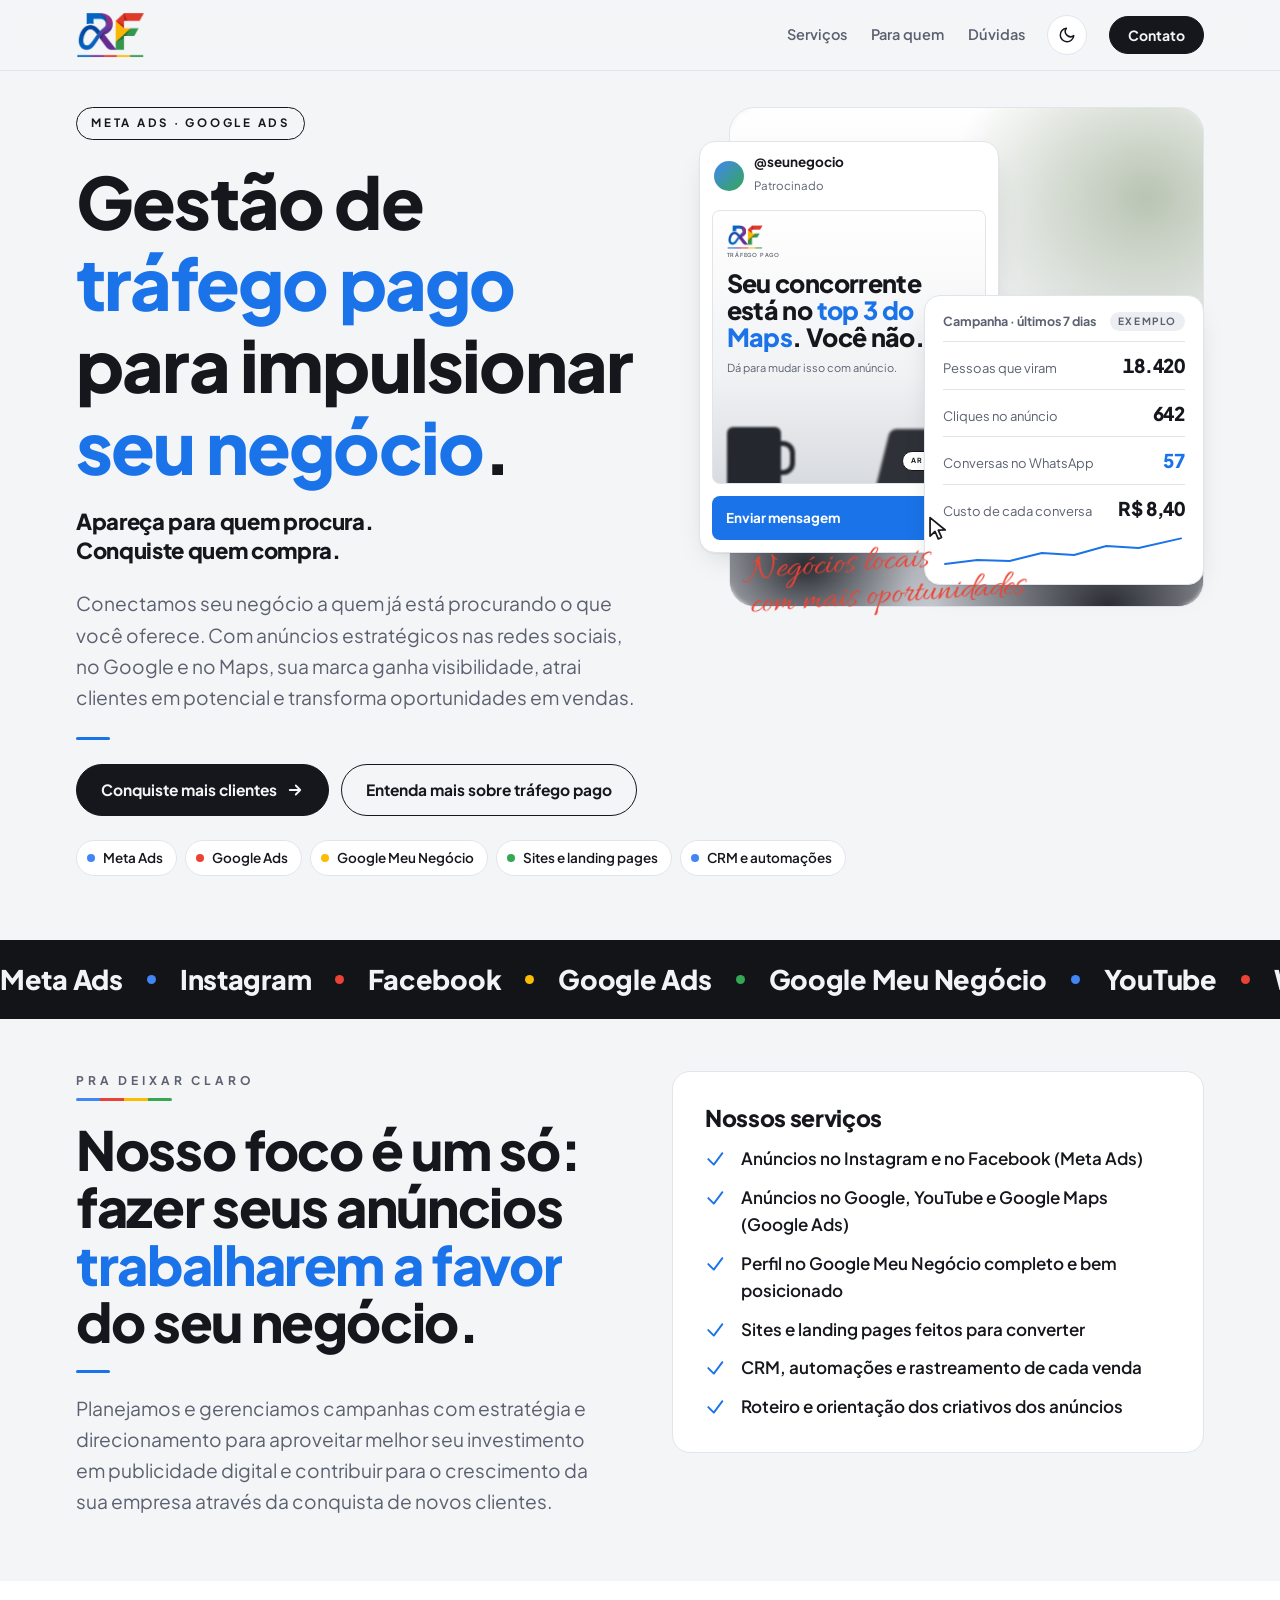
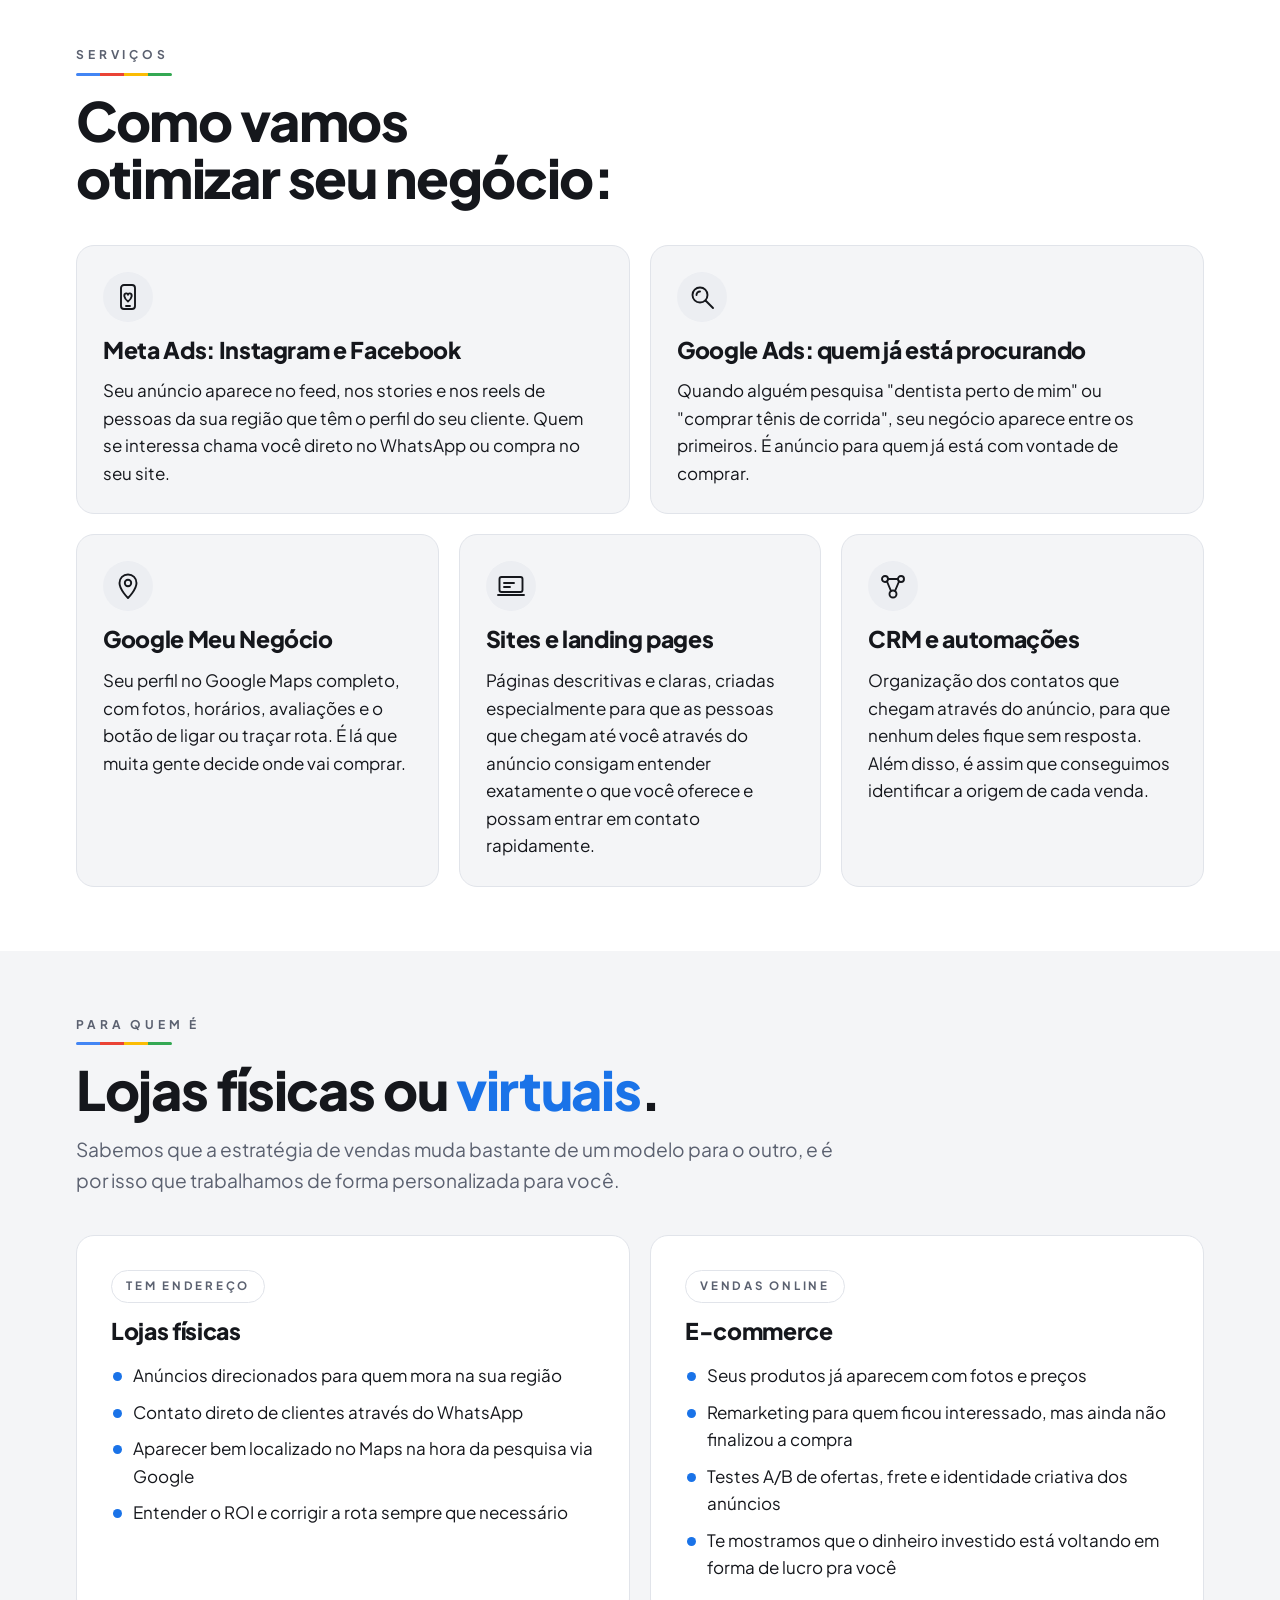
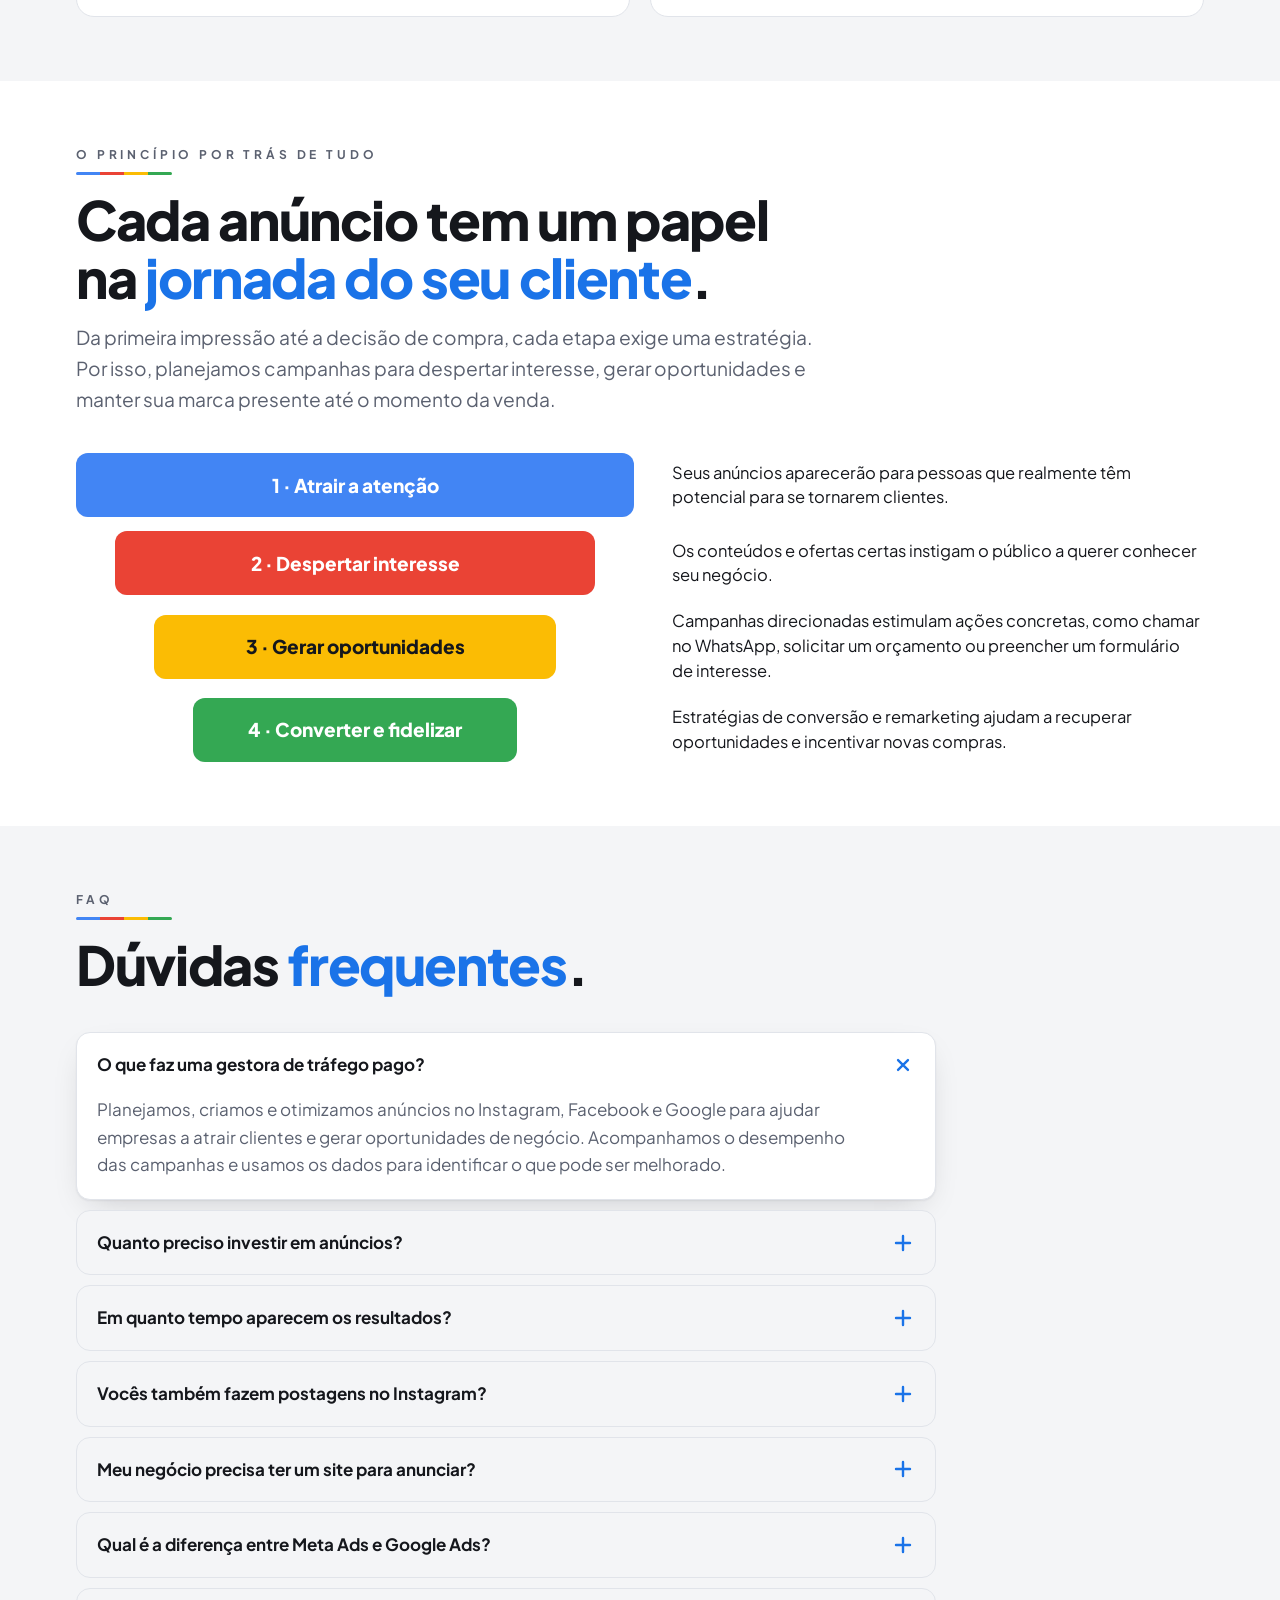
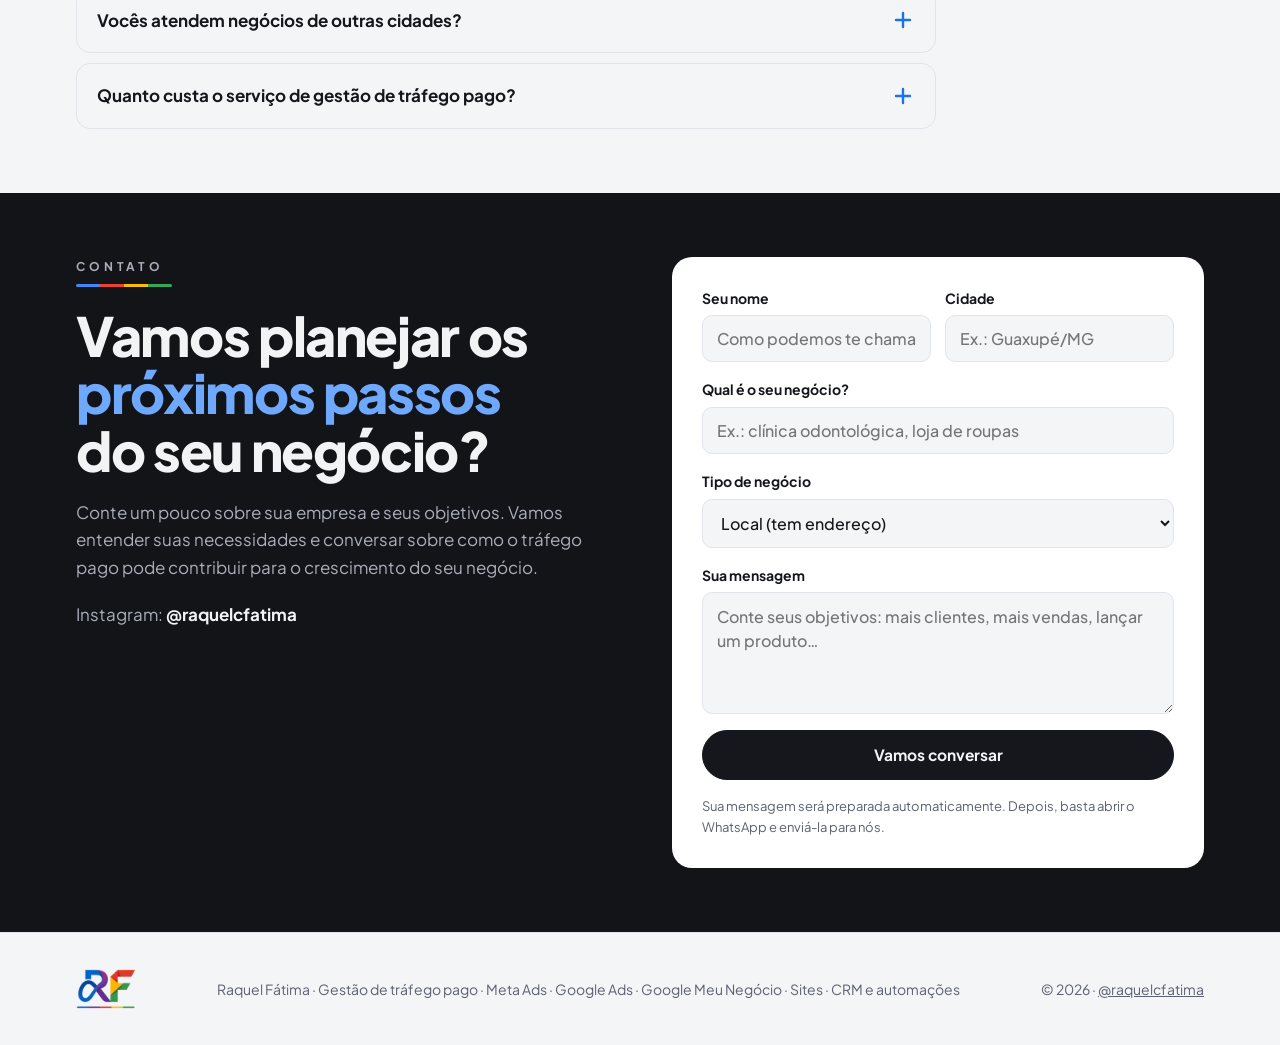
==== commit 96d2bc2b: "refinamento e logo" ====
--- a/index.html
+++ b/index.html
@@ -25,7 +25,7 @@
 <body>
 <header class="top">
   <div class="wrap top-in">
-    <a class="brand" href="#inicio" aria-label="RF, Raquel Fátima tráfego pago, início"><img class="logo logo-claro " src="assets/img/rf-logo.png" width="300" height="196" alt="RF Raquel Fátima, tráfego pago"><img class="logo logo-escuro " src="assets/img/rf-logo-branco.png" width="300" height="196" alt="" aria-hidden="true"></a>
+    <a class="brand" href="#inicio" aria-label="RF, Raquel Fátima tráfego pago, início"><img class="logo logo-claro " src="assets/img/rf-logo.png" width="300" height="199" alt="RF Raquel Fátima, tráfego pago"><img class="logo logo-escuro " src="assets/img/rf-logo-branco.png" width="300" height="199" alt="" aria-hidden="true"></a>
     <nav class="nav" aria-label="Seções do site">
       <a href="#servicos">Serviços</a>
       <a href="#para-quem">Para quem</a>
@@ -67,7 +67,7 @@
       <div class="cardx ad">
         <div class="ad-head"><span class="ad-av"></span><span><b>@seunegocio</b><small>Patrocinado</small></span></div>
         <div class="post" aria-hidden="true">
-          <div class="ph"><b><img class="rf" src="assets/img/rf-logo.png" width="300" height="196" alt=""><small>RAQUEL FÁTIMA · TRÁFEGO PAGO</small></b></div>
+          <div class="ph"><b><img class="rf" src="assets/img/rf-logo.png" width="300" height="199" alt=""><small>TRÁFEGO PAGO</small></b></div>
           <h5>Seu concorrente está no <em>top 3 do Maps</em>. Você não.</h5>
           <p>Dá para mudar isso com anúncio.</p>
           <span class="mug"></span><span class="lap"></span><span class="arr">ARRASTA →</span>
@@ -289,7 +289,7 @@
 </main>
 <footer>
   <div class="wrap foot">
-    <span class="brand"><img class="logo logo-claro " src="assets/img/rf-logo.png" width="300" height="196" alt="RF Raquel Fátima, tráfego pago"><img class="logo logo-escuro " src="assets/img/rf-logo-branco.png" width="300" height="196" alt="" aria-hidden="true"></span>
+    <span class="brand"><img class="logo logo-claro " src="assets/img/rf-logo.png" width="300" height="199" alt="RF Raquel Fátima, tráfego pago"><img class="logo logo-escuro " src="assets/img/rf-logo-branco.png" width="300" height="199" alt="" aria-hidden="true"></span>
     <span>Raquel Fátima · Gestão de tráfego pago · Meta Ads · Google Ads · Google Meu Negócio · Sites · CRM e automações</span>
     <span>© 2026 · <a href="https://www.instagram.com/raquelcfatima/" target="_blank" rel="noopener">@raquelcfatima</a></span>
   </div>
--- a/assets/css/style.css
+++ b/assets/css/style.css
@@ -49,10 +49,8 @@
 .lede{font-size:clamp(17.5px,1.5vw,19.5px);color:var(--ink-soft);max-width:58ch}
 .lede b,.lede strong{color:var(--ink)}
 .soft{color:var(--ink-soft)}
-section{padding-block:clamp(64px,9vw,120px)}
-#foco{padding-top:clamp(40px,5vw,64px)}
-#servicos{padding-bottom:clamp(40px,5vw,64px)}
-#para-quem{padding-top:clamp(40px,5vw,64px)}
+section{padding-block:clamp(40px,5vw,68px)}
+#foco{padding-top:clamp(32px,4vw,52px)}
 .band{background:var(--surface)}
 
 /* rótulo espaçado + linha Google */
@@ -116,7 +114,7 @@
 @media (max-width:620px){.top-in{gap:12px}.top .btn{padding:10px 16px}}
 
 /* hero */
-.hero{padding-block:clamp(20px,3vw,36px) clamp(56px,8vw,96px)}
+.hero{padding-block:clamp(20px,3vw,36px) clamp(40px,5vw,64px)}
 .hero-grid{display:grid;grid-template-columns:minmax(0,1.05fr) minmax(0,.95fr);gap:clamp(32px,5vw,64px);align-items:start}
 .hero-copy{display:flex;flex-direction:column;gap:24px;min-width:0}
 .hero-pill{align-self:flex-start}
@@ -134,7 +132,7 @@
 @media (max-width:880px){.hero-grid{grid-template-columns:1fr}}
 
 /* palco: cena de escritório desfocada + cards */
-.stage{position:relative;height:clamp(480px,46vw,560px);min-width:0;margin:0}
+.stage{position:relative;height:clamp(440px,40vw,500px);min-width:0;margin:0}
 .scene{position:absolute;inset:0 0 0 6%;border-radius:26px;overflow:hidden;background:
   radial-gradient(60% 50% at 88% 18%,var(--blur-c),transparent 70%),
   radial-gradient(40% 30% at 16% 92%,var(--blur-b),transparent 72%),
@@ -147,13 +145,13 @@
 .ad-av{width:30px;height:30px;border-radius:50%;background:linear-gradient(135deg,var(--g-blue),var(--g-green))}
 .ad-head b{font-size:13.5px;display:block;line-height:1.2}
 .ad-head small{font-size:11.5px;color:var(--ink-soft)}
-.post{margin:0 12px;aspect-ratio:4/5;max-width:100%;border-radius:8px;background:linear-gradient(180deg,#FFFFFF 0%,#F1F2F4 60%,#D8DBE0 100%);border:1px solid #E1E4EA;padding:14px;position:relative;overflow:hidden;color:#15171C;display:flex;flex-direction:column;gap:10px}
+.post{margin:0 12px;aspect-ratio:1/1;max-width:100%;border-radius:8px;background:linear-gradient(180deg,#FFFFFF 0%,#F1F2F4 60%,#D8DBE0 100%);border:1px solid #E1E4EA;padding:14px;position:relative;overflow:hidden;color:#15171C;display:flex;flex-direction:column;gap:10px}
 .post .ph{display:flex;justify-content:space-between;gap:8px}
-.post .ph b{line-height:1.3;display:flex;flex-direction:column;gap:3px}
+.post .ph b{line-height:1.3;display:flex;flex-direction:column;gap:2px}
 .post .ph b img.rf{height:24px;width:auto;display:block;align-self:flex-start}
 .post .ph b small{font-size:5.5px;letter-spacing:.14em;font-weight:600;color:#5B6170}
 .post .ph b .gline{width:100%;height:2px}
-.post h5{margin:6px 0 0;font:800 clamp(21px,2.2vw,25px)/1.08 var(--f-display);letter-spacing:-.025em}
+.post h5{margin:2px 0 0;font:800 clamp(21px,2.2vw,25px)/1.08 var(--f-display);letter-spacing:-.025em}
 .post h5 em{font-style:normal;color:#1A73E8}
 .post p{font-size:11px;color:#5B6170;line-height:1.35}
 .post .mug{position:absolute;left:14px;bottom:-6px;width:54px;height:62px;background:#24272D;border-radius:6px 6px 4px 4px;filter:blur(1.2px)}
@@ -170,7 +168,7 @@
 .dash dl{margin:0;display:grid;gap:8px}
 .dash .row{display:flex;justify-content:space-between;align-items:baseline;gap:10px;border-top:1px solid var(--line);padding-top:8px}
 .dash dt{font-size:13px;color:var(--ink-soft)}
-.dash dd{margin:0;font-weight:800;font-size:19px;font-variant-numeric:tabular-nums;letter-spacing:-.01em}
+.dash dd{margin:0;white-space:nowrap;font-weight:800;font-size:19px;font-variant-numeric:tabular-nums;letter-spacing:-.01em}
 .dash .row.hl-row dd{color:var(--blue)}
 .dash .spark{display:block;width:100%;height:34px;margin-top:10px;color:var(--blue)}
 .toast{position:absolute;right:3%;top:8px;width:min(260px,66%);background:var(--surface);border:1px solid var(--line);border-radius:14px 14px 14px 4px;padding:11px 14px;box-shadow:var(--shadow);transition:transform .45s cubic-bezier(.3,1.4,.5,1),opacity .3s;transform:translateY(-8px) scale(.92);opacity:0;z-index:3}
@@ -198,7 +196,7 @@
 .marq:hover .marq-track{animation-play-state:paused}
 
 /* cabeçalho de seção */
-.sh{display:flex;flex-direction:column;gap:16px;margin-bottom:clamp(32px,4vw,52px);max-width:760px}
+.sh{display:flex;flex-direction:column;gap:16px;margin-bottom:clamp(24px,3vw,40px);max-width:760px}
 
 /* foco */
 .focus-grid{display:grid;grid-template-columns:minmax(0,1fr) minmax(0,1fr);gap:clamp(28px,5vw,64px);align-items:start}
@@ -333,6 +331,56 @@
 .foot .brand{margin:0}
 
 
+/* celulares */
+@media (max-width:560px){
+  .stage{height:auto;display:flex;flex-direction:column;padding:20px 0 8px;margin-top:4px}
+  .scene{inset:0}
+  .stage .cardx,.stage .toast{position:relative;left:auto;right:auto;top:auto;bottom:auto}
+  .stage .cardx{animation:none}
+  .toast{order:-1;align-self:flex-end;width:80%;margin:0 4% -16px 0}
+  .ad{align-self:flex-start;width:86%;margin-left:4%}
+  .post{aspect-ratio:1/1}
+  .dash{align-self:flex-end;width:84%;margin:14px 4% 0 0}
+  .hero-ctas .btn{width:100%}
+  .stage-txt p{max-width:none}
+  .sh{gap:12px}
+  .svc,.who,.lists{padding:22px}
+  .faq summary{padding:16px;font-size:16px}
+  .faq .ans{padding:0 16px 16px}
+  .form{padding:18px}
+}
+@media (max-width:400px){
+  h1{font-size:clamp(34px,10.4vw,42px)}
+  h2{font-size:clamp(27px,8.2vw,32px)}
+  h3{font-size:19px}
+  .lede{font-size:16.5px}
+  .hero-sub{font-size:18px}
+  .hero-ctas .btn{font-size:14.5px;padding:15px 14px}
+  .chips li{font-size:12.5px;padding:5px 11px 5px 9px}
+  .label{letter-spacing:.24em}
+  .brand .logo{height:40px}
+  .top-in{min-height:62px;gap:10px}
+  .theme{width:36px;height:36px}
+  .top .btn{padding:9px 14px;font-size:13.5px}
+  section{padding-block:40px}
+}
+/* jornada como linha do tempo no celular */
+@media (max-width:700px){
+  .funnel{gap:0}
+  .stage-row{display:grid;grid-template-columns:22px minmax(0,1fr);column-gap:16px;row-gap:6px;align-items:start;position:relative;padding-bottom:28px;--dot:var(--g-blue)}
+  .stage-row:nth-child(2){--dot:var(--g-red)}
+  .stage-row:nth-child(3){--dot:var(--g-yellow)}
+  .stage-row:nth-child(4){--dot:var(--g-green);padding-bottom:0}
+  .stage-row::before{content:"";grid-column:1;grid-row:1;width:18px;height:18px;margin:3px 0 0 2px;border-radius:50%;background:var(--dot);box-shadow:0 0 0 5px color-mix(in srgb,var(--dot) 18%,transparent)}
+  .stage-row::after{content:"";position:absolute;left:10px;top:30px;bottom:4px;width:2px;border-radius:2px;background:linear-gradient(var(--dot),color-mix(in srgb,var(--dot) 25%,transparent))}
+  .stage-row:last-child::after{display:none}
+  .bar-wrap{grid-column:2;grid-row:1;display:block}
+  .bar{width:auto!important;height:auto;background:none;overflow:visible;border-radius:0}
+  .bar .fill{display:none}
+  .bar .lbl,html.js .funnel.io:not(.in) .bar .lbl{display:block;height:auto;padding:0;text-align:left;justify-content:flex-start;color:var(--ink);font-size:18px;line-height:1.3}
+  .stage-txt{grid-column:2;grid-row:2}
+  .stage-txt p{font-size:16px;color:var(--ink-soft);max-width:none}
+}
 @media (prefers-reduced-motion: reduce){
   *,*::before,*::after{animation:none!important;transition:none!important}
   html{scroll-behavior:auto}
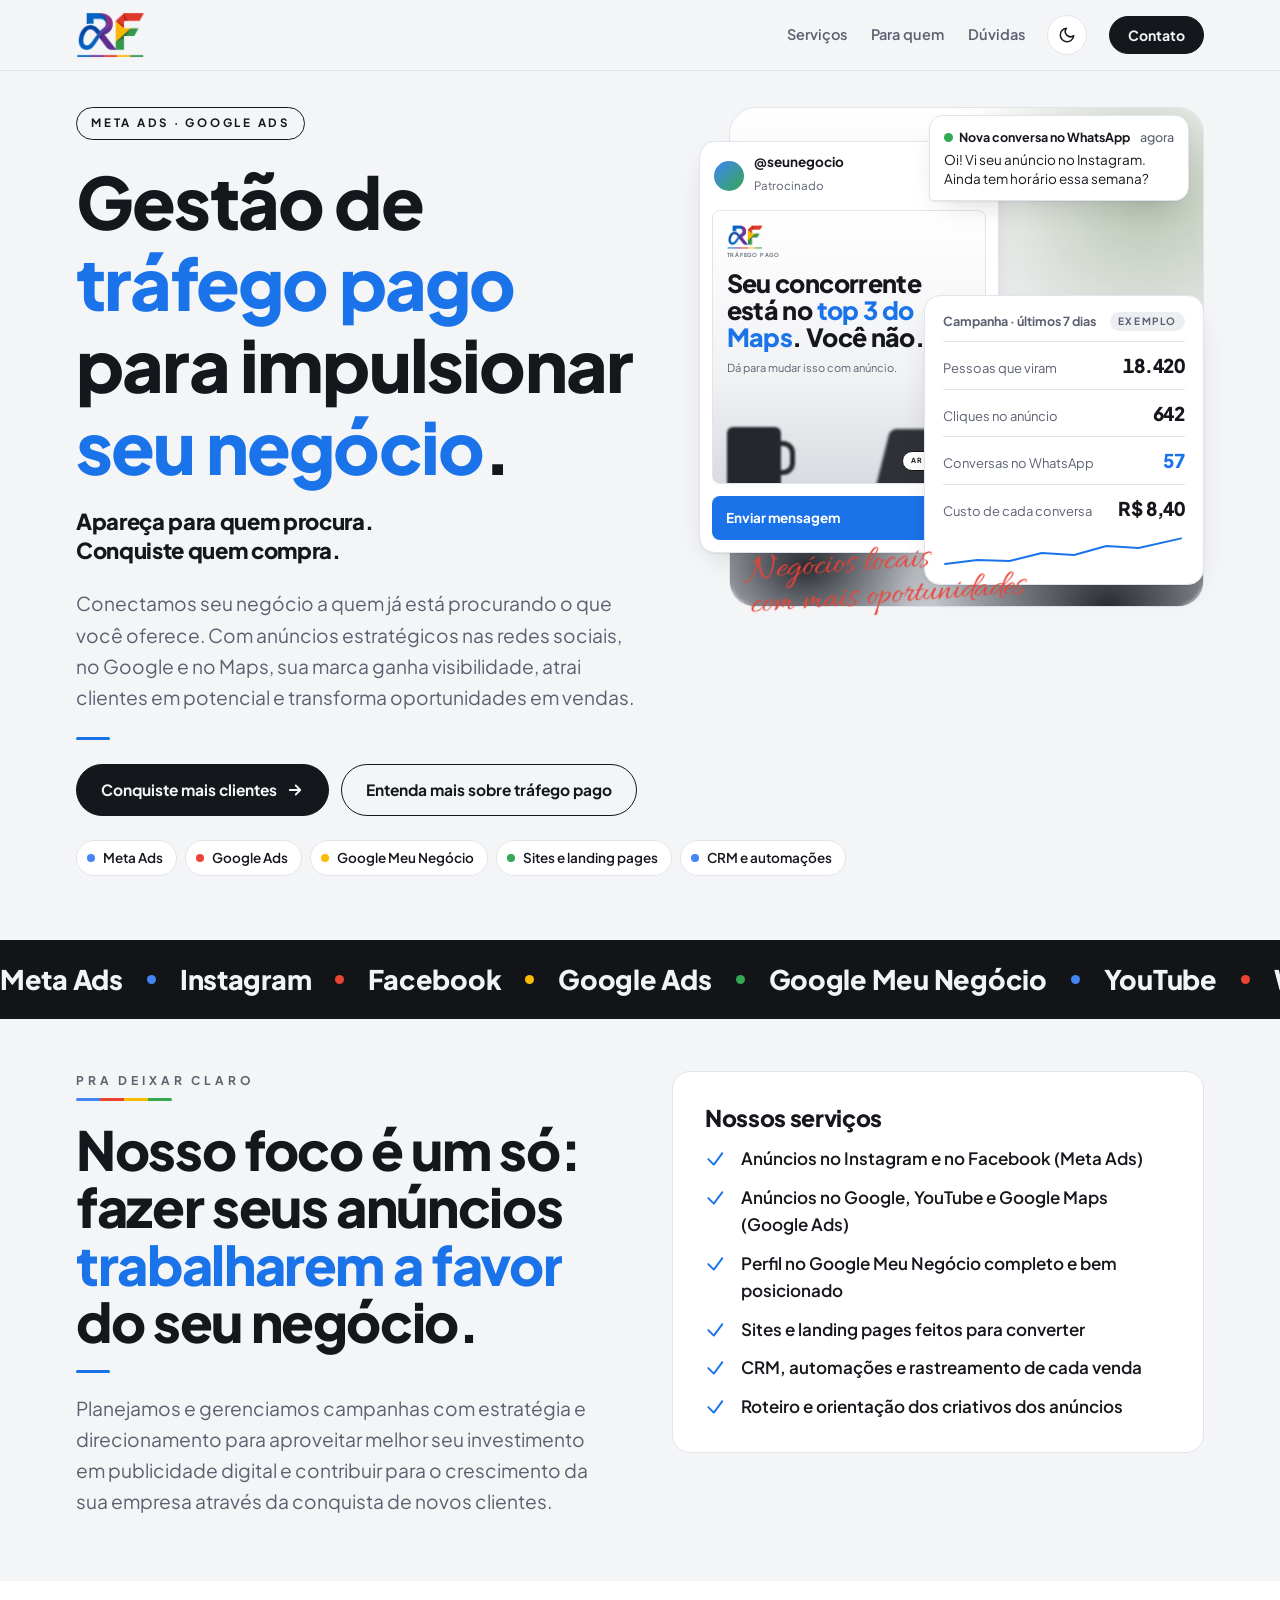
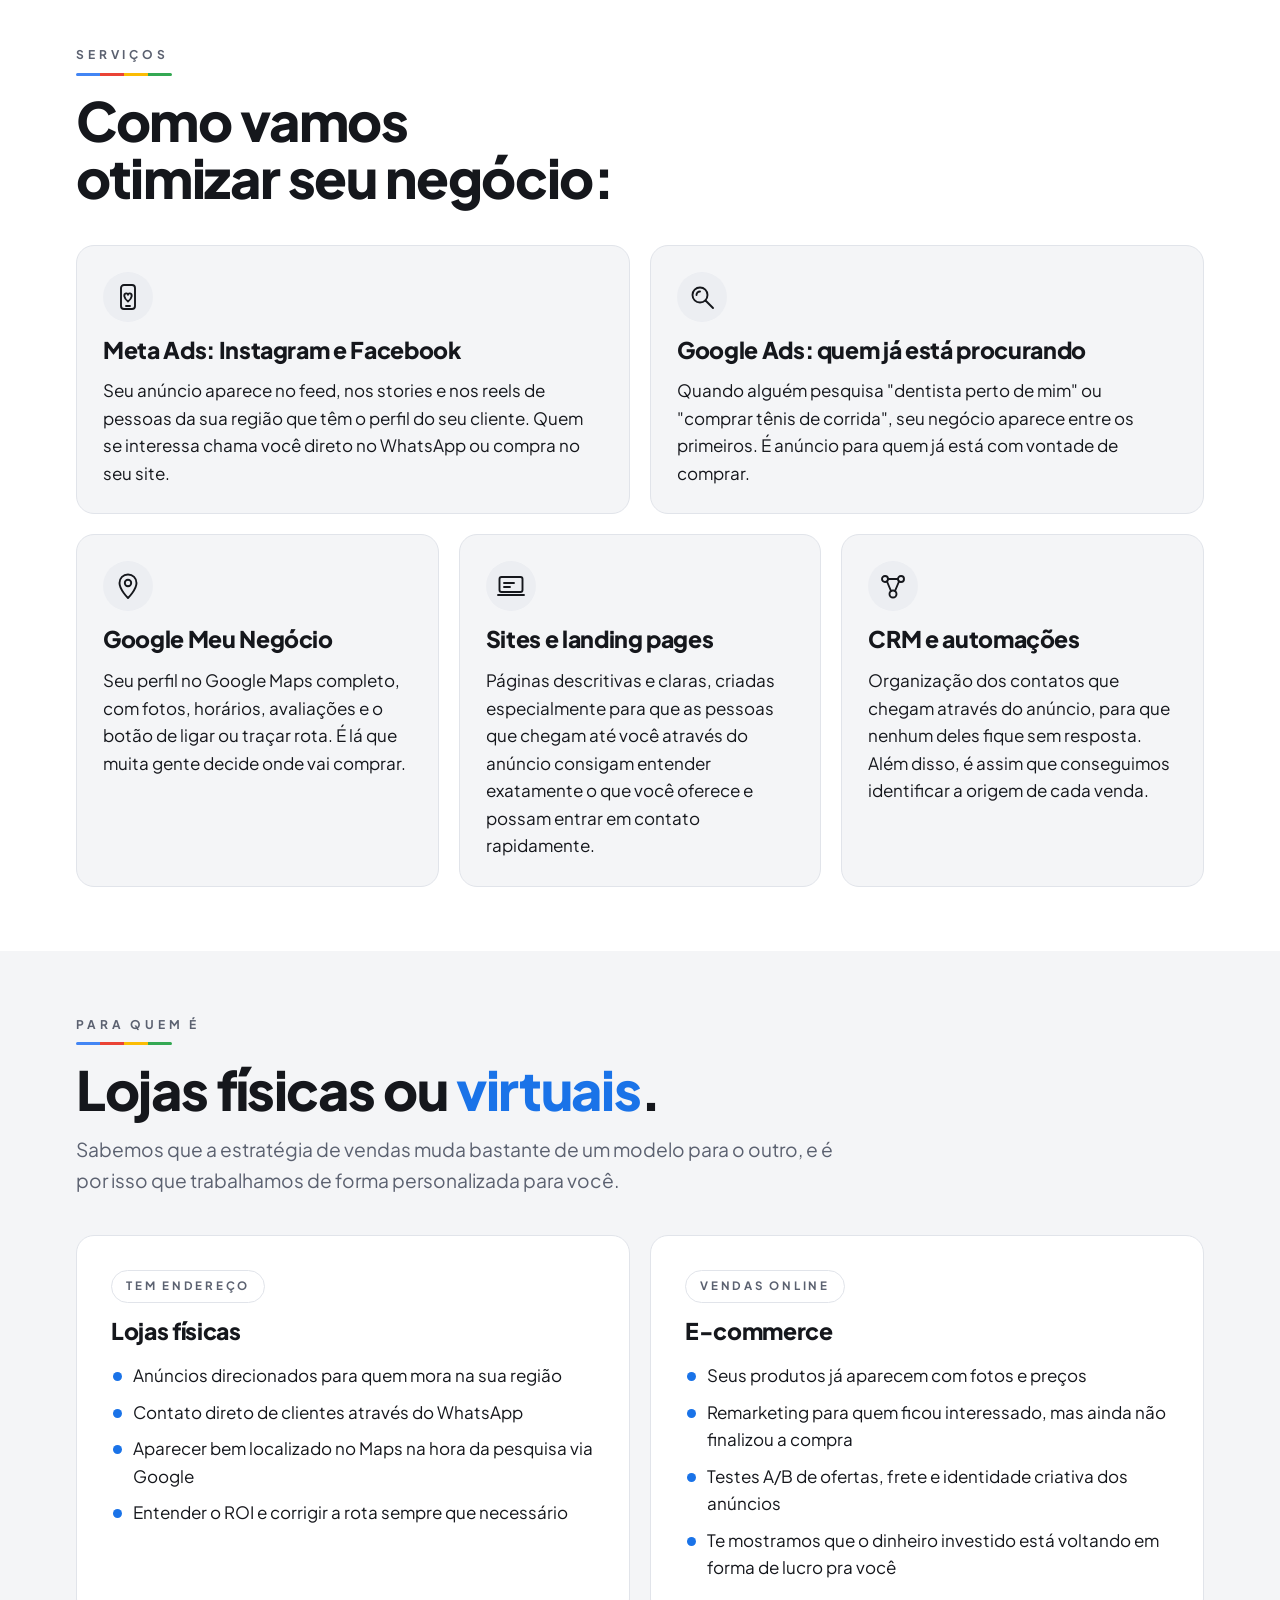
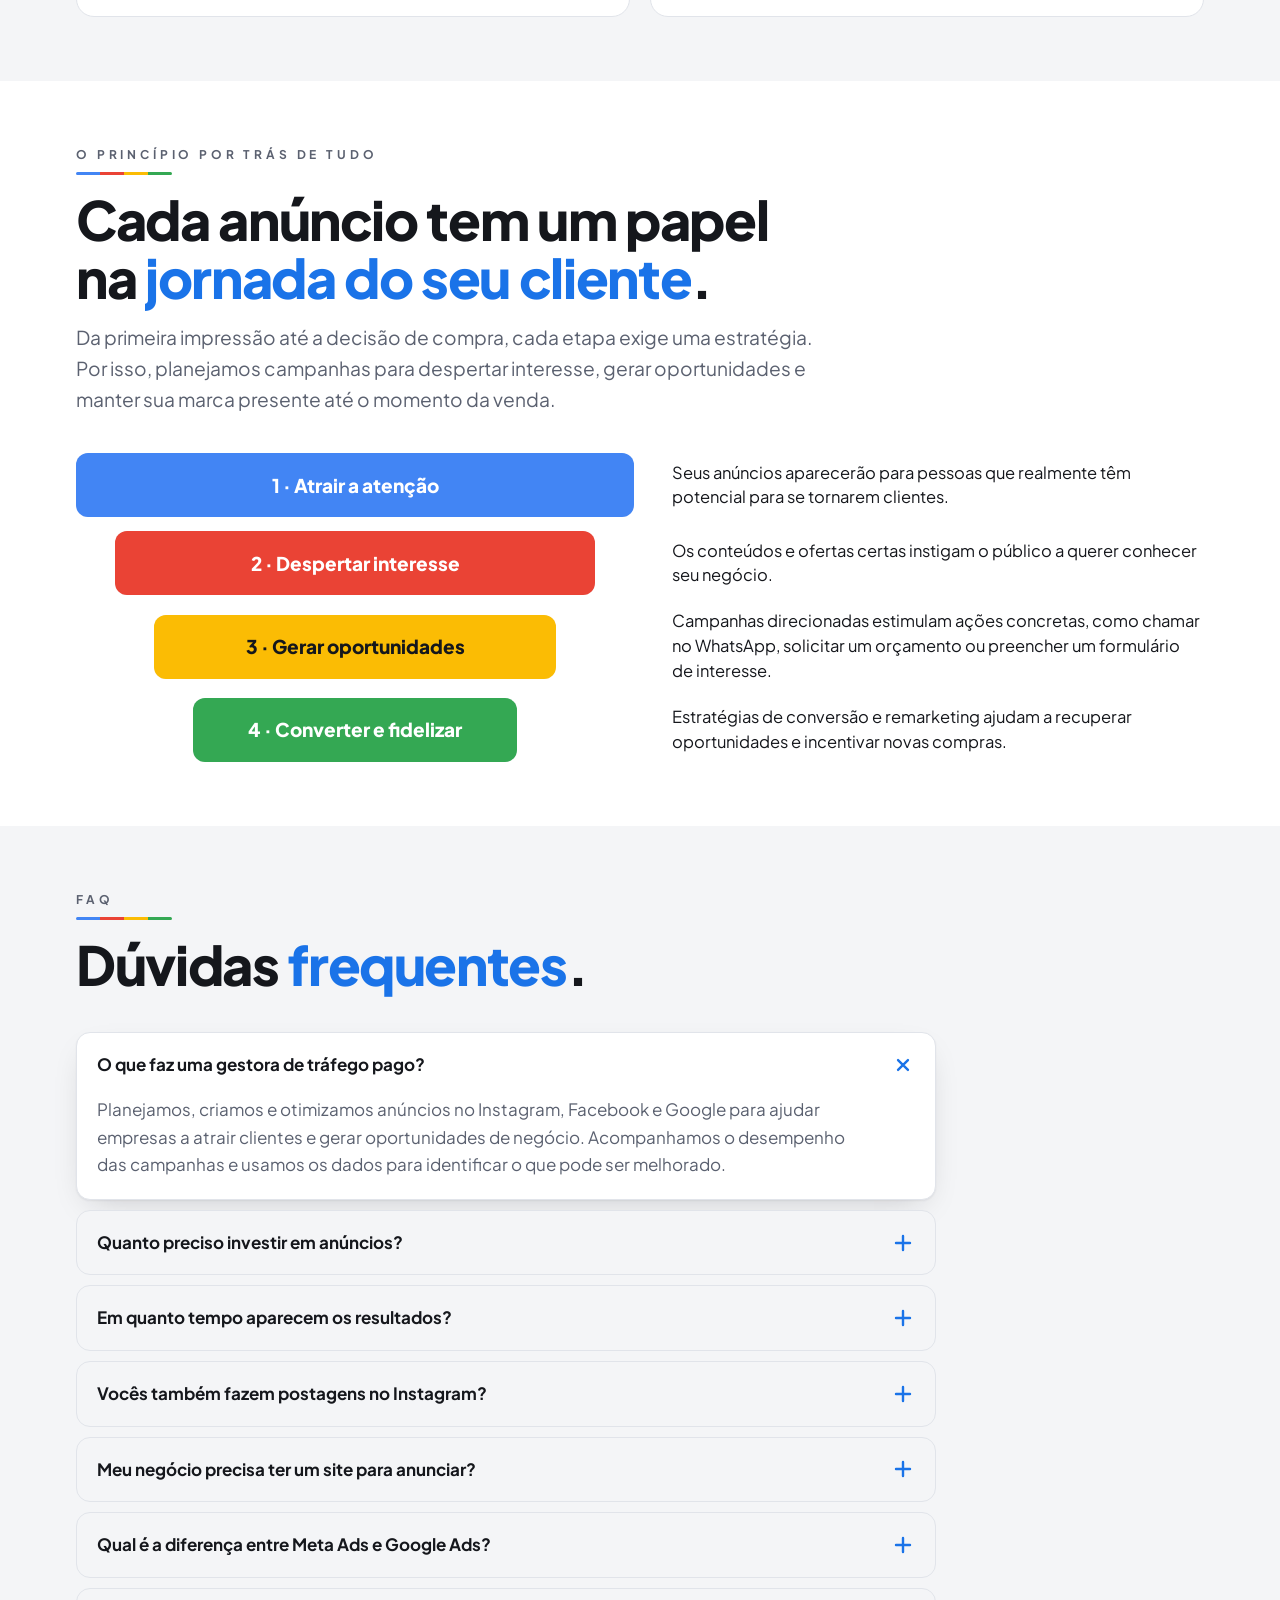
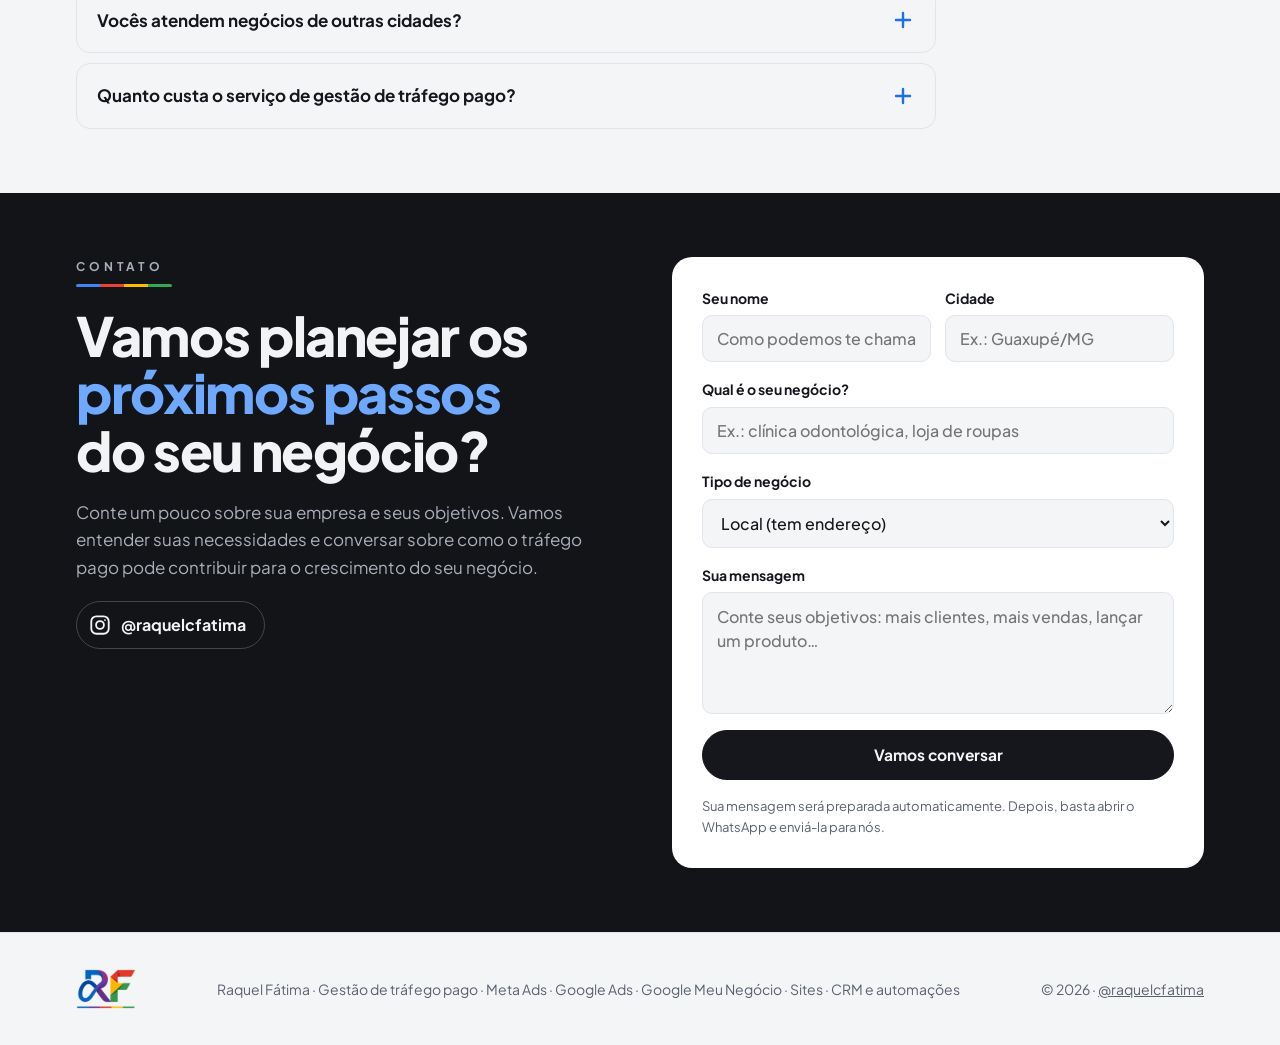
==== commit aaa20b23: "ajustes" ====
--- a/index.html
+++ b/index.html
@@ -269,7 +269,10 @@
       <p class="label">Contato<span class="gline io" aria-hidden="true"><i></i><i></i><i></i><i></i></span></p>
       <h2>Vamos planejar os <span class="hl io">próximos passos</span> do seu negócio?</h2>
       <p>Conte um pouco sobre sua empresa e seus objetivos. Vamos entender suas necessidades e conversar sobre como o tráfego pago pode contribuir para o crescimento do seu negócio.</p>
-      <p>Instagram: <b>@raquelcfatima</b></p>
+      <a class="insta" href="https://www.instagram.com/raquelcfatima/" target="_blank" rel="noopener" aria-label="Instagram @raquelcfatima (abre em nova aba)">
+        <svg width="22" height="22" viewBox="0 0 24 24" fill="none" stroke="currentColor" stroke-width="2" stroke-linecap="round" stroke-linejoin="round" aria-hidden="true"><rect x="2.5" y="2.5" width="19" height="19" rx="5.5"/><circle cx="12" cy="12" r="4.3"/><circle cx="17.4" cy="6.6" r="1" fill="currentColor" stroke="none"/></svg>
+        <span>@raquelcfatima</span>
+      </a>
     </div>
     <form class="form" id="lead" novalidate>
       <div class="two">
--- a/assets/css/style.css
+++ b/assets/css/style.css
@@ -305,6 +305,9 @@
 .contact-left{display:flex;flex-direction:column;gap:20px;min-width:0}
 .contact-left p{color:var(--on-dark-soft);max-width:46ch}
 .contact-left p b{color:var(--on-dark)}
+.insta{display:inline-flex;align-items:center;gap:10px;align-self:flex-start;color:var(--on-dark);text-decoration:none;font-weight:700;font-size:16px;padding:10px 18px 10px 12px;border:1px solid rgba(242,243,245,.22);border-radius:999px;transition:background .2s,border-color .2s,transform .2s}
+.insta:hover{background:rgba(242,243,245,.08);border-color:rgba(242,243,245,.5);transform:translateY(-2px)}
+.insta svg{flex:none}
 .contact .script{color:var(--on-dark);font-size:clamp(32px,3.4vw,42px)}
 .form{background:var(--surface);color:var(--ink);border-radius:20px;padding:clamp(20px,3vw,30px);display:grid;gap:16px;min-width:0}
 .field{display:grid;gap:6px}
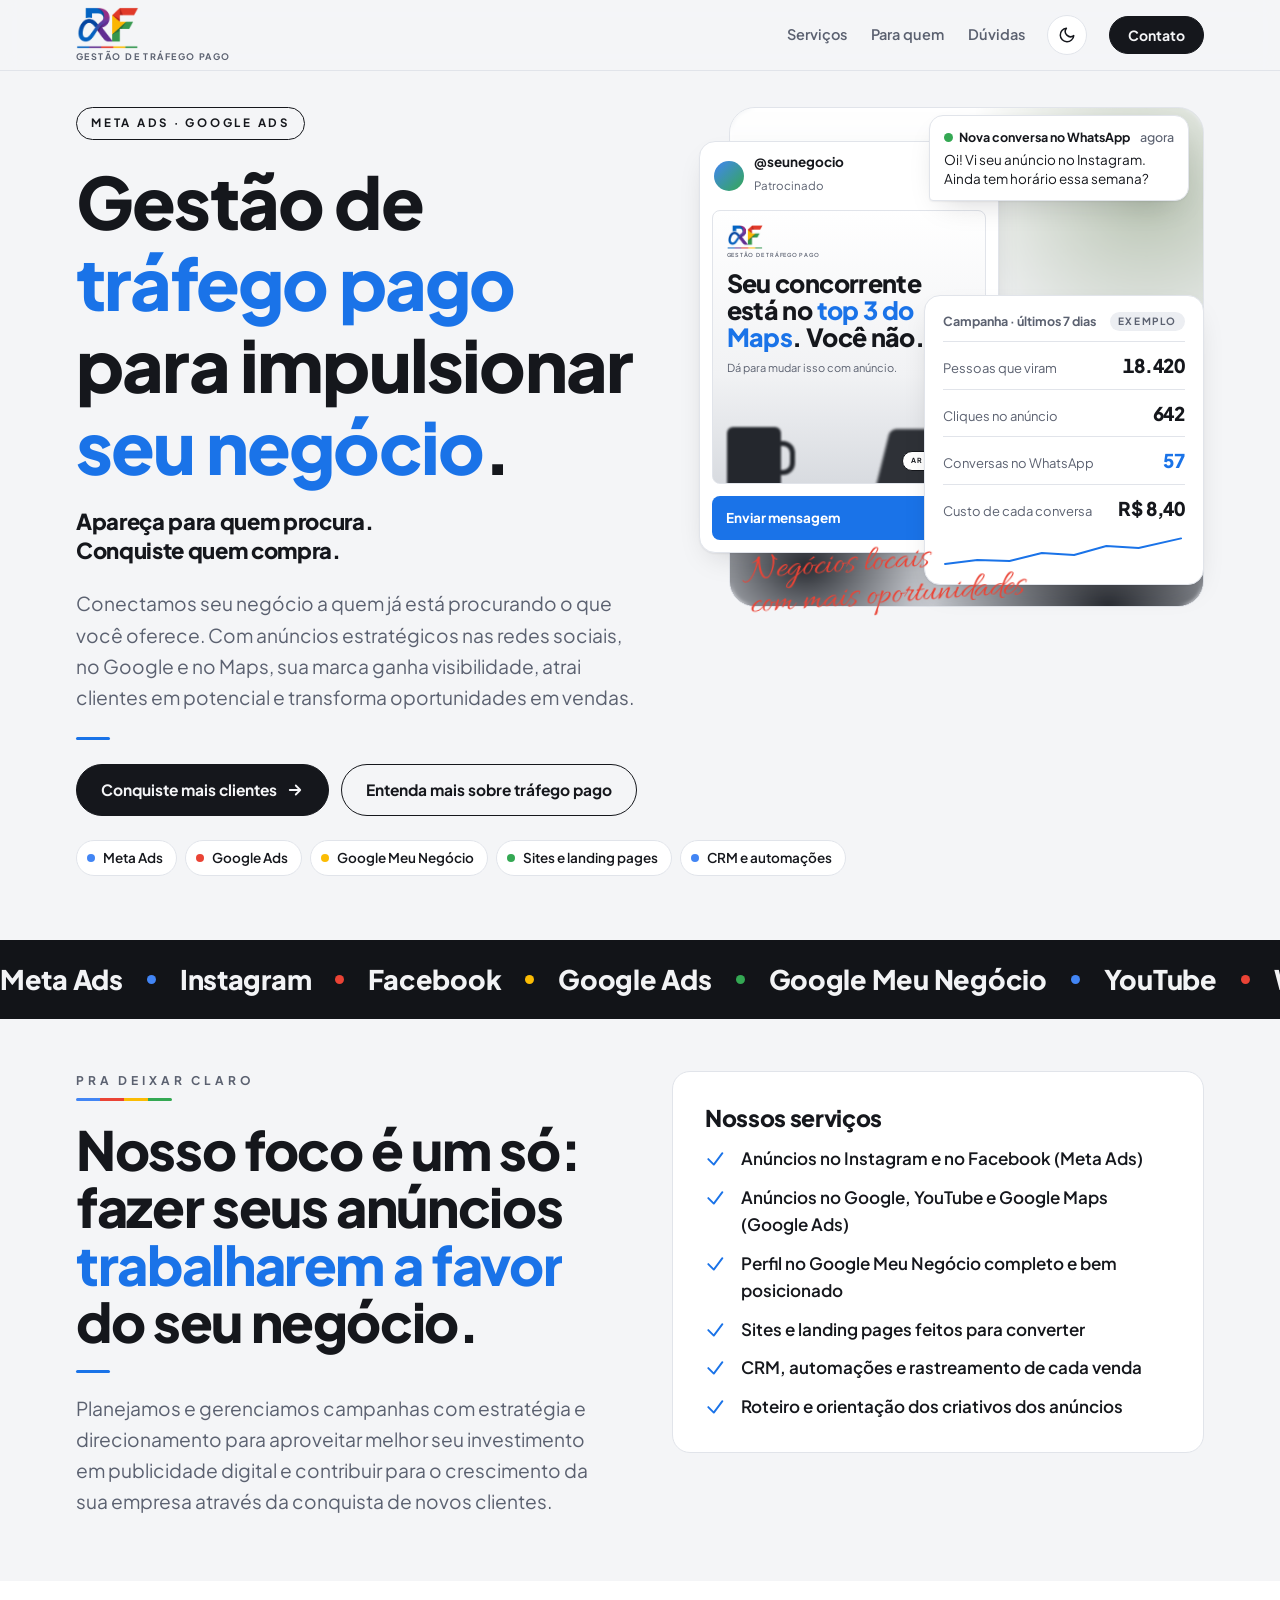
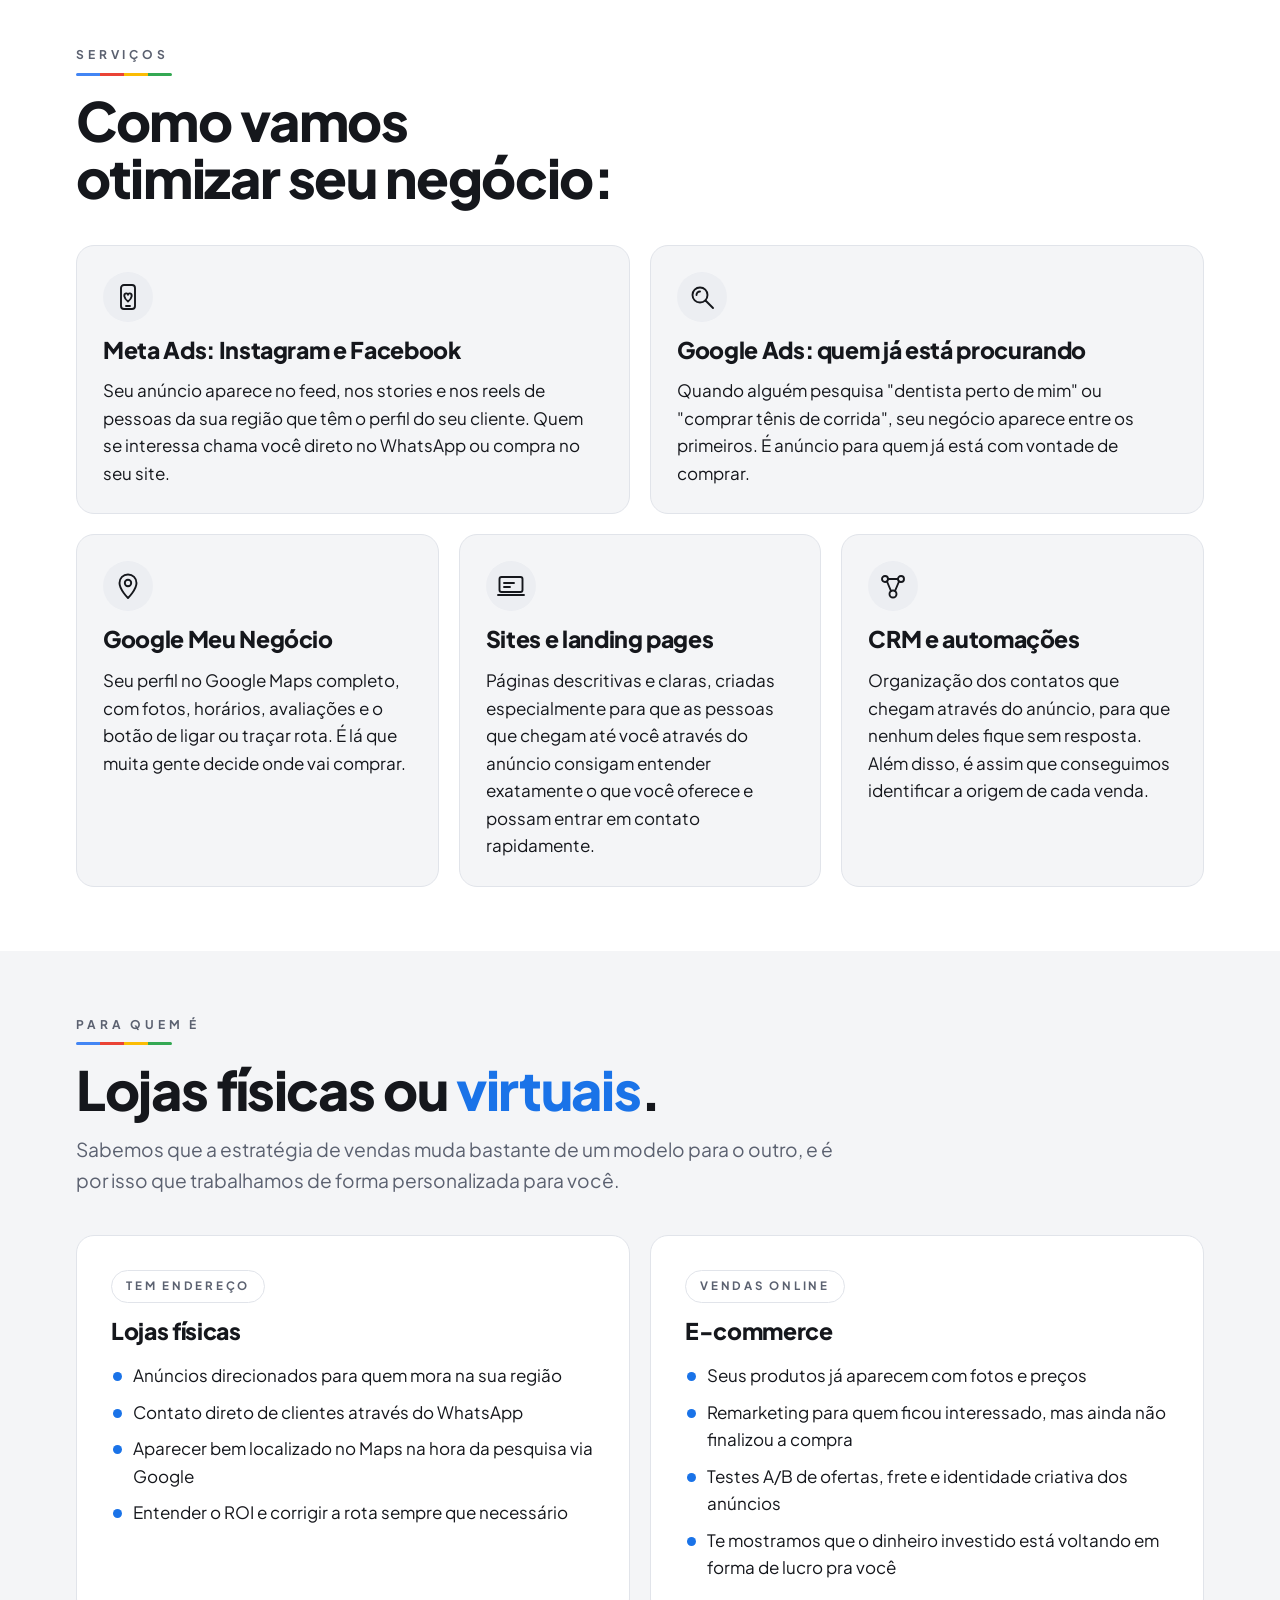
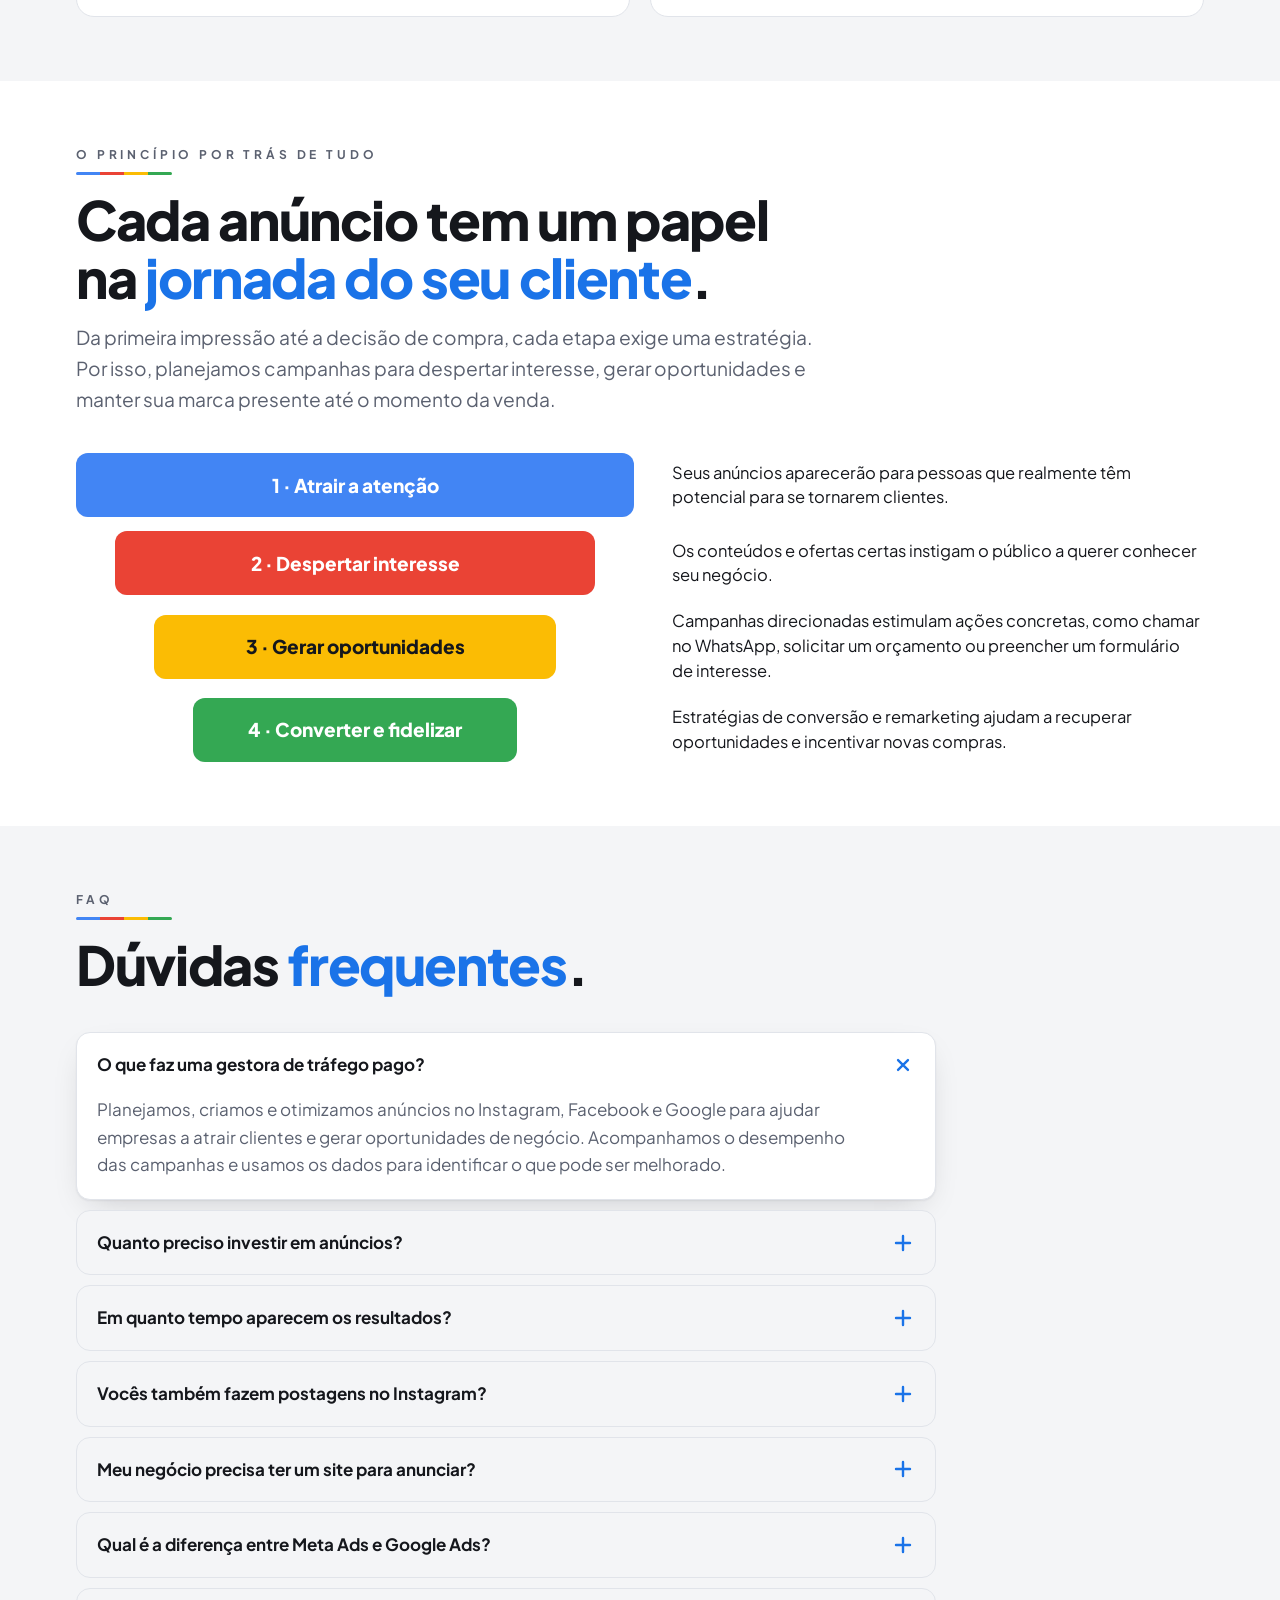
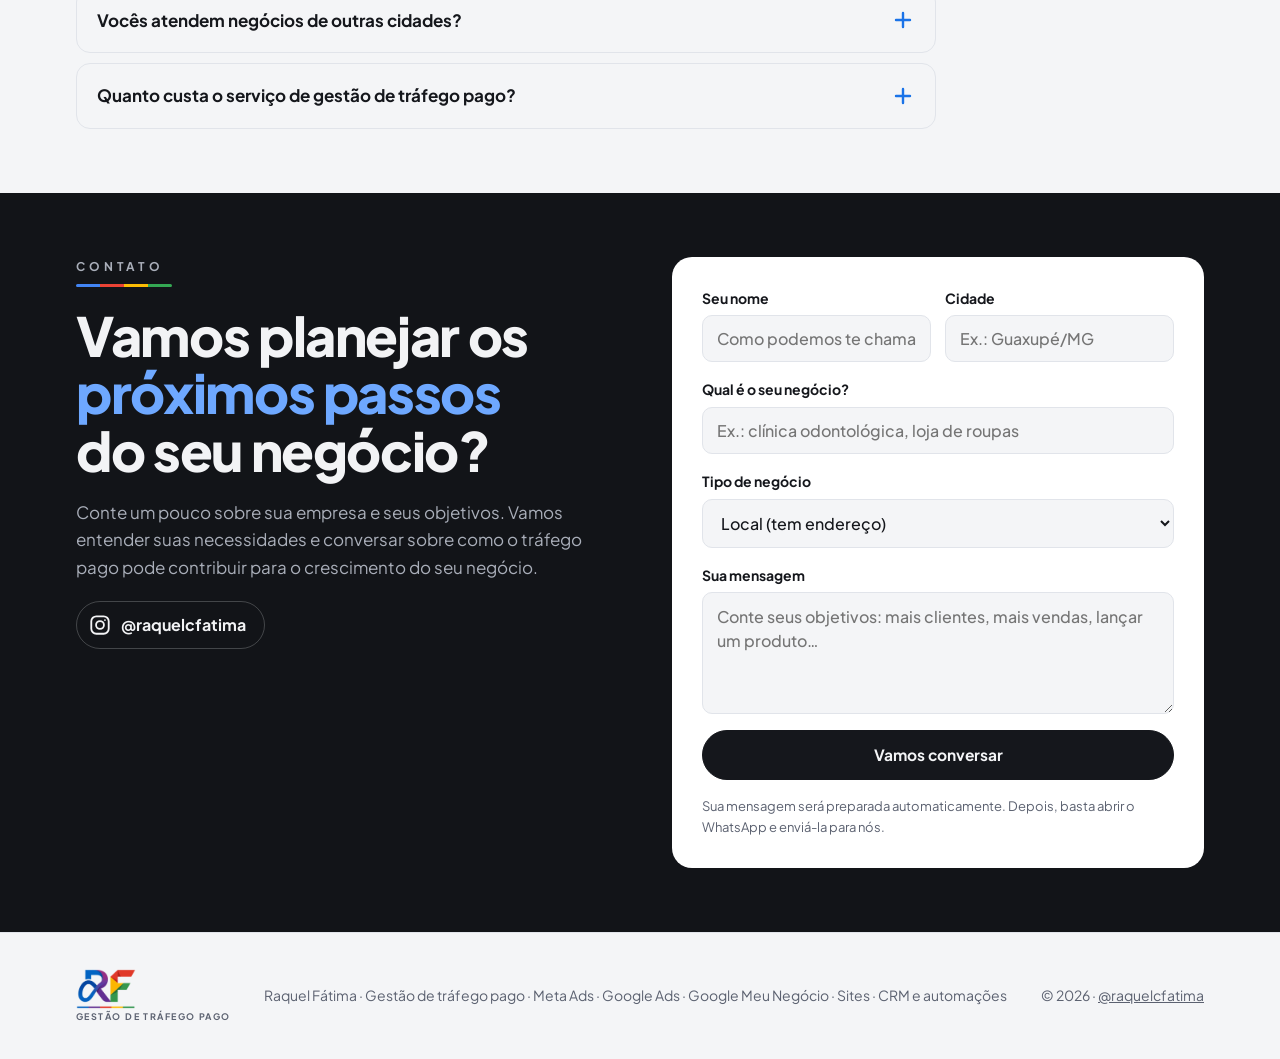
==== commit 67a8242c: "ajustes" ====
--- a/index.html
+++ b/index.html
@@ -14,6 +14,8 @@
 <link rel="canonical" href="https://rakelmuz.github.io/LandingPageTrafegoRaquelC/">
 <meta name="theme-color" content="#F4F5F7">
 <link rel="alternate" type="text/plain" href="llms.txt" title="Resumo para IAs">
+<link rel="icon" href="assets/img/favicon-32.png" type="image/png" sizes="32x32">
+<link rel="icon" href="assets/img/favicon-48.png" type="image/png" sizes="48x48">
 <link rel="icon" href="assets/img/favicon-192.png" type="image/png" sizes="192x192">
 <link rel="apple-touch-icon" href="assets/img/apple-touch-icon.png">
 <link rel="preconnect" href="https://fonts.googleapis.com">
@@ -25,7 +27,7 @@
 <body>
 <header class="top">
   <div class="wrap top-in">
-    <a class="brand" href="#inicio" aria-label="RF, Raquel Fátima tráfego pago, início"><img class="logo logo-claro " src="assets/img/rf-logo.png" width="300" height="199" alt="RF Raquel Fátima, tráfego pago"><img class="logo logo-escuro " src="assets/img/rf-logo-branco.png" width="300" height="199" alt="" aria-hidden="true"></a>
+    <a class="brand" href="#inicio" aria-label="RF, Raquel Fátima tráfego pago, início"><img class="logo logo-claro " src="assets/img/rf-logo.png" width="300" height="199" alt="RF Raquel Fátima, tráfego pago"><img class="logo logo-escuro " src="assets/img/rf-logo-branco.png" width="300" height="199" alt="" aria-hidden="true"><small>Gestão de tráfego pago</small></a>
     <nav class="nav" aria-label="Seções do site">
       <a href="#servicos">Serviços</a>
       <a href="#para-quem">Para quem</a>
@@ -67,7 +69,7 @@
       <div class="cardx ad">
         <div class="ad-head"><span class="ad-av"></span><span><b>@seunegocio</b><small>Patrocinado</small></span></div>
         <div class="post" aria-hidden="true">
-          <div class="ph"><b><img class="rf" src="assets/img/rf-logo.png" width="300" height="199" alt=""><small>TRÁFEGO PAGO</small></b></div>
+          <div class="ph"><b><img class="rf" src="assets/img/rf-logo.png" width="300" height="199" alt=""><small>GESTÃO DE TRÁFEGO PAGO</small></b></div>
           <h5>Seu concorrente está no <em>top 3 do Maps</em>. Você não.</h5>
           <p>Dá para mudar isso com anúncio.</p>
           <span class="mug"></span><span class="lap"></span><span class="arr">ARRASTA →</span>
@@ -281,7 +283,7 @@
       </div>
       <div class="field"><label for="f-negocio">Qual é o seu negócio?</label><input id="f-negocio" name="negocio" placeholder="Ex.: clínica odontológica, loja de roupas"></div>
       <div class="field"><label for="f-tipo">Tipo de negócio</label>
-        <select id="f-tipo" name="tipo"><option value="um negócio local">Local (tem endereço)</option><option value="um e-commerce">E-commerce (vende online)</option><option value="um negócio local e também vendo online">Ambos</option></select>
+        <select id="f-tipo" name="tipo"><option value="um negócio local">Local (tem endereço)</option><option value="um e-commerce">E-commerce (vende online)</option><option value="ambos">Ambos (local e online)</option></select>
       </div>
       <div class="field"><label for="f-msg">Sua mensagem</label><textarea id="f-msg" name="mensagem" rows="4" placeholder="Conte seus objetivos: mais clientes, mais vendas, lançar um produto…"></textarea></div>
       <a class="btn" id="send" href="https://wa.me/5535992072879" target="_blank" rel="noopener">Vamos conversar</a>
@@ -292,7 +294,7 @@
 </main>
 <footer>
   <div class="wrap foot">
-    <span class="brand"><img class="logo logo-claro " src="assets/img/rf-logo.png" width="300" height="199" alt="RF Raquel Fátima, tráfego pago"><img class="logo logo-escuro " src="assets/img/rf-logo-branco.png" width="300" height="199" alt="" aria-hidden="true"></span>
+    <span class="brand"><img class="logo logo-claro " src="assets/img/rf-logo.png" width="300" height="199" alt="RF Raquel Fátima, tráfego pago"><img class="logo logo-escuro " src="assets/img/rf-logo-branco.png" width="300" height="199" alt="" aria-hidden="true"><small>Gestão de tráfego pago</small></span>
     <span>Raquel Fátima · Gestão de tráfego pago · Meta Ads · Google Ads · Google Meu Negócio · Sites · CRM e automações</span>
     <span>© 2026 · <a href="https://www.instagram.com/raquelcfatima/" target="_blank" rel="noopener">@raquelcfatima</a></span>
   </div>
--- a/assets/css/style.css
+++ b/assets/css/style.css
@@ -90,14 +90,14 @@
 /* topo */
 .top{position:sticky;top:env(safe-area-inset-top,0px);z-index:20;background:color-mix(in srgb,var(--bg) 88%,transparent);backdrop-filter:blur(10px);-webkit-backdrop-filter:blur(10px);border-bottom:1px solid var(--line)}
 .top-in{display:flex;align-items:center;gap:22px;min-height:70px}
-.brand{display:inline-flex;flex-direction:column;align-items:flex-start;gap:4px;text-decoration:none;margin-right:auto}
-.brand .logo{height:46px;width:auto;display:block}
+.brand{display:inline-flex;flex-direction:column;align-items:flex-start;gap:3px;text-decoration:none;margin-right:auto}
+.brand .logo{height:42px;width:auto;display:block}
 .foot .brand .logo{height:40px}
 .logo-escuro{display:none!important}
 :root[data-theme="dark"] .logo-claro{display:none!important}
 :root[data-theme="dark"] .logo-escuro{display:block!important}
 @media (prefers-color-scheme: dark){:root:not([data-theme="light"]) .logo-claro{display:none!important}:root:not([data-theme="light"]) .logo-escuro{display:block!important}}
-.brand small{font-size:9.5px;font-weight:600;letter-spacing:.2em;text-transform:uppercase;color:var(--ink-soft);line-height:1.2}
+.brand small{font-size:9px;font-weight:700;letter-spacing:.16em;text-transform:uppercase;color:var(--ink-soft);line-height:1.2;white-space:nowrap}
 .brand .gline{width:100%;min-width:34px;height:3px}
 .nav{display:flex;gap:24px;font-weight:600;font-size:14.5px}
 .nav a{text-decoration:none;position:relative;color:var(--ink-soft);transition:color .2s}
@@ -361,7 +361,8 @@
   .hero-ctas .btn{font-size:14.5px;padding:15px 14px}
   .chips li{font-size:12.5px;padding:5px 11px 5px 9px}
   .label{letter-spacing:.24em}
-  .brand .logo{height:40px}
+  .brand .logo{height:36px}
+  .brand small{font-size:7.5px;letter-spacing:.1em}
   .top-in{min-height:62px;gap:10px}
   .theme{width:36px;height:36px}
   .top .btn{padding:9px 14px;font-size:13.5px}
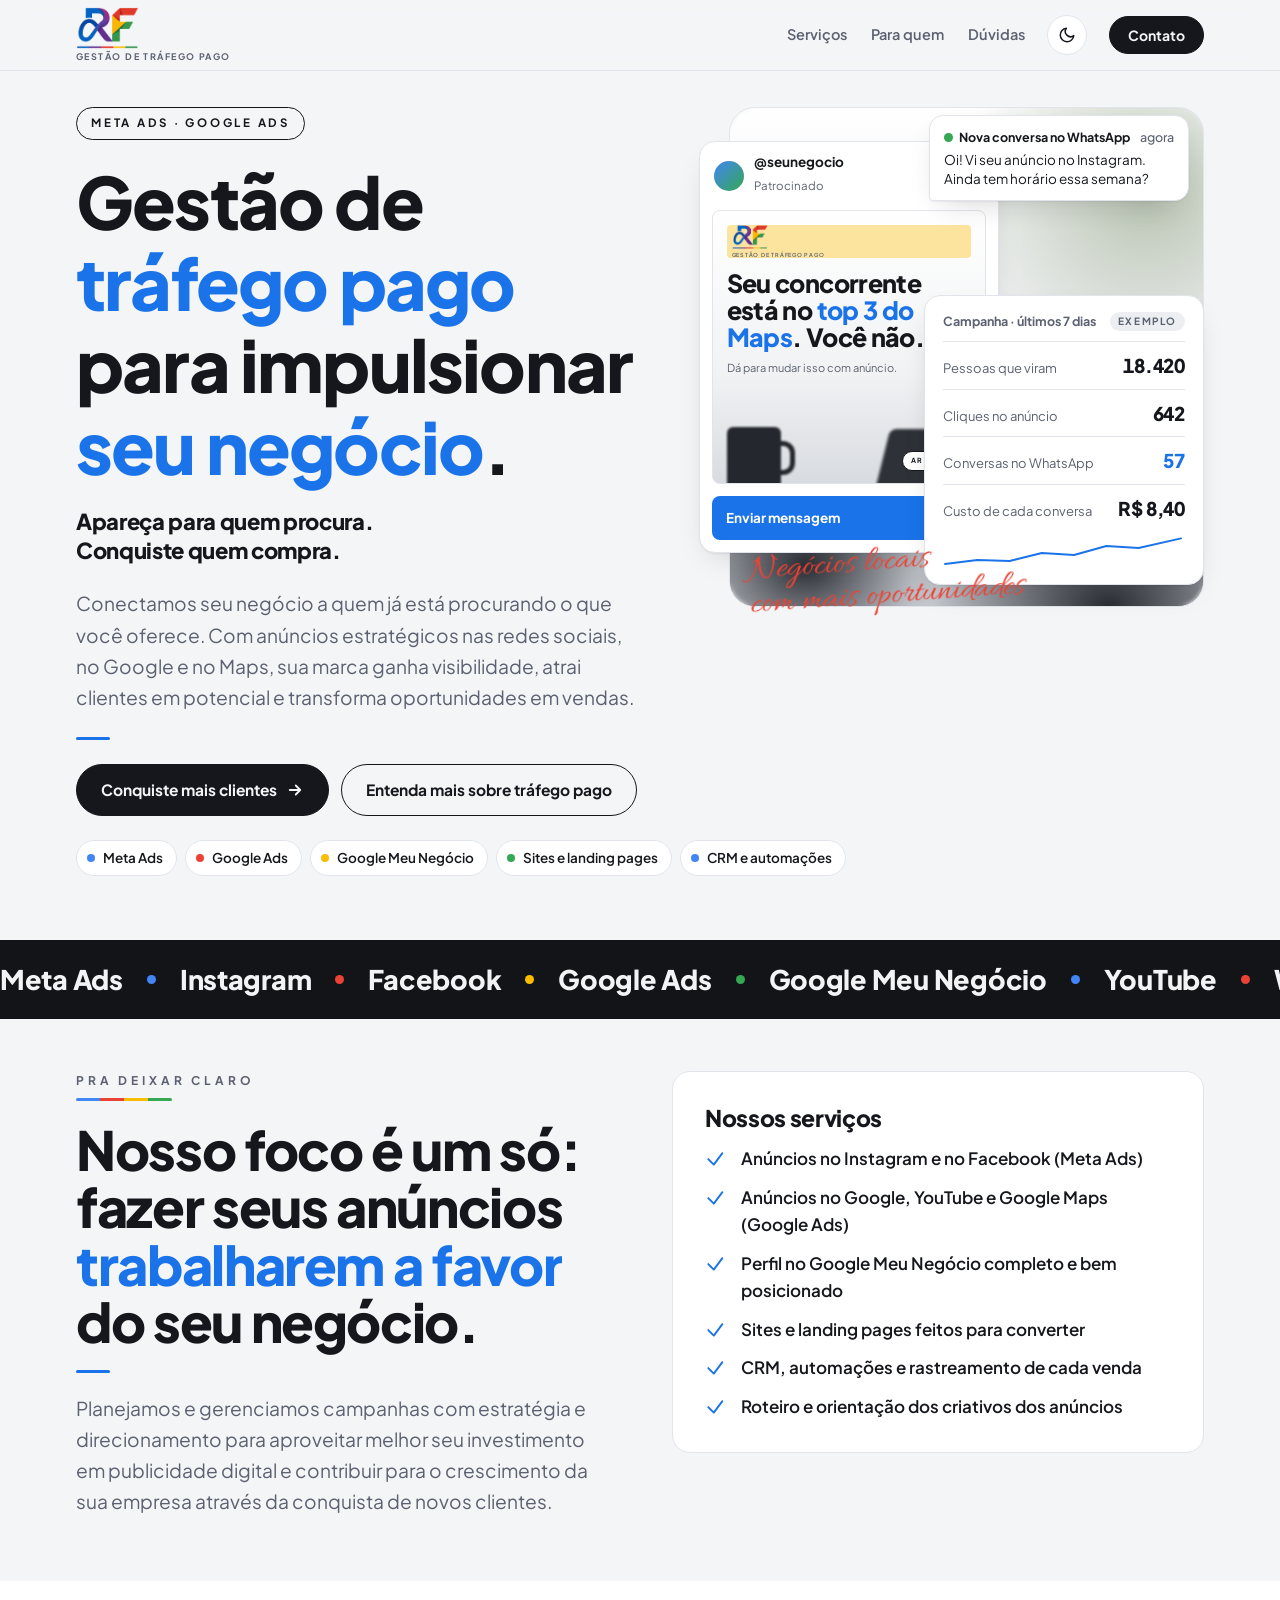
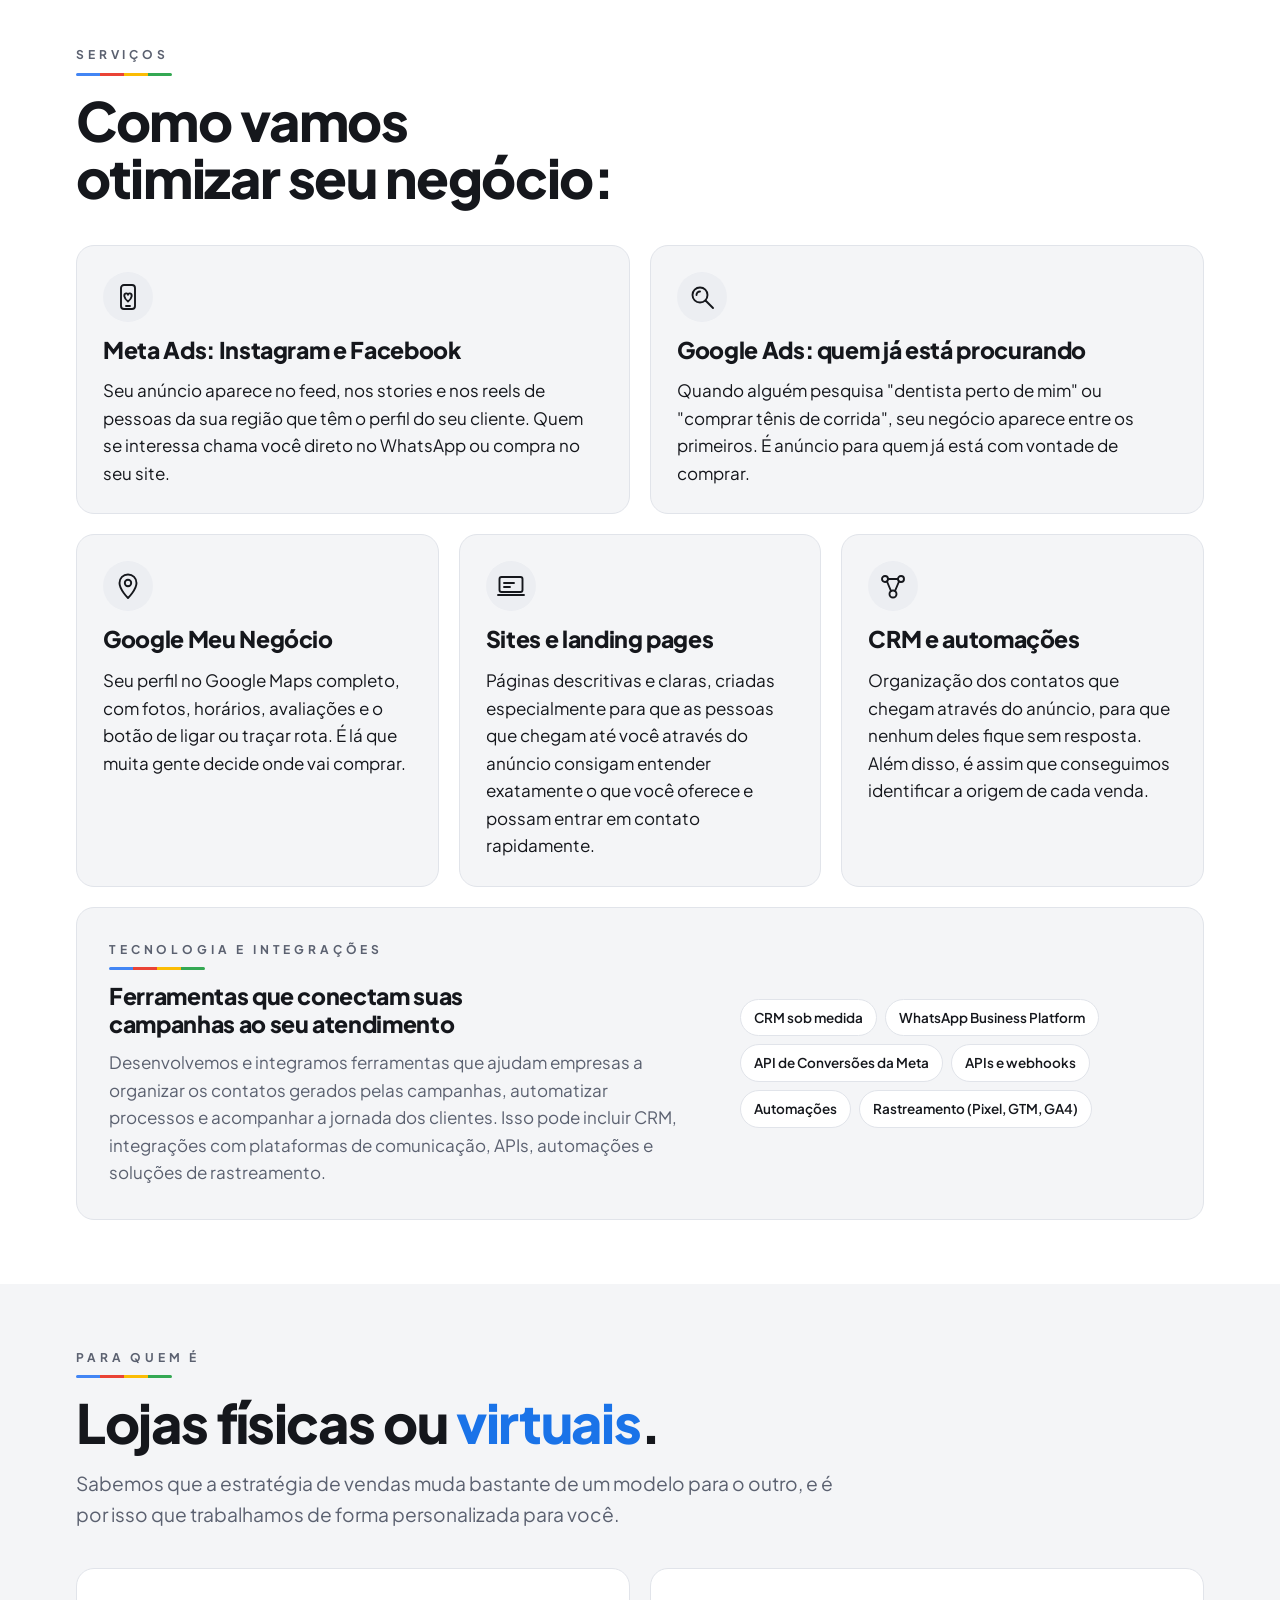
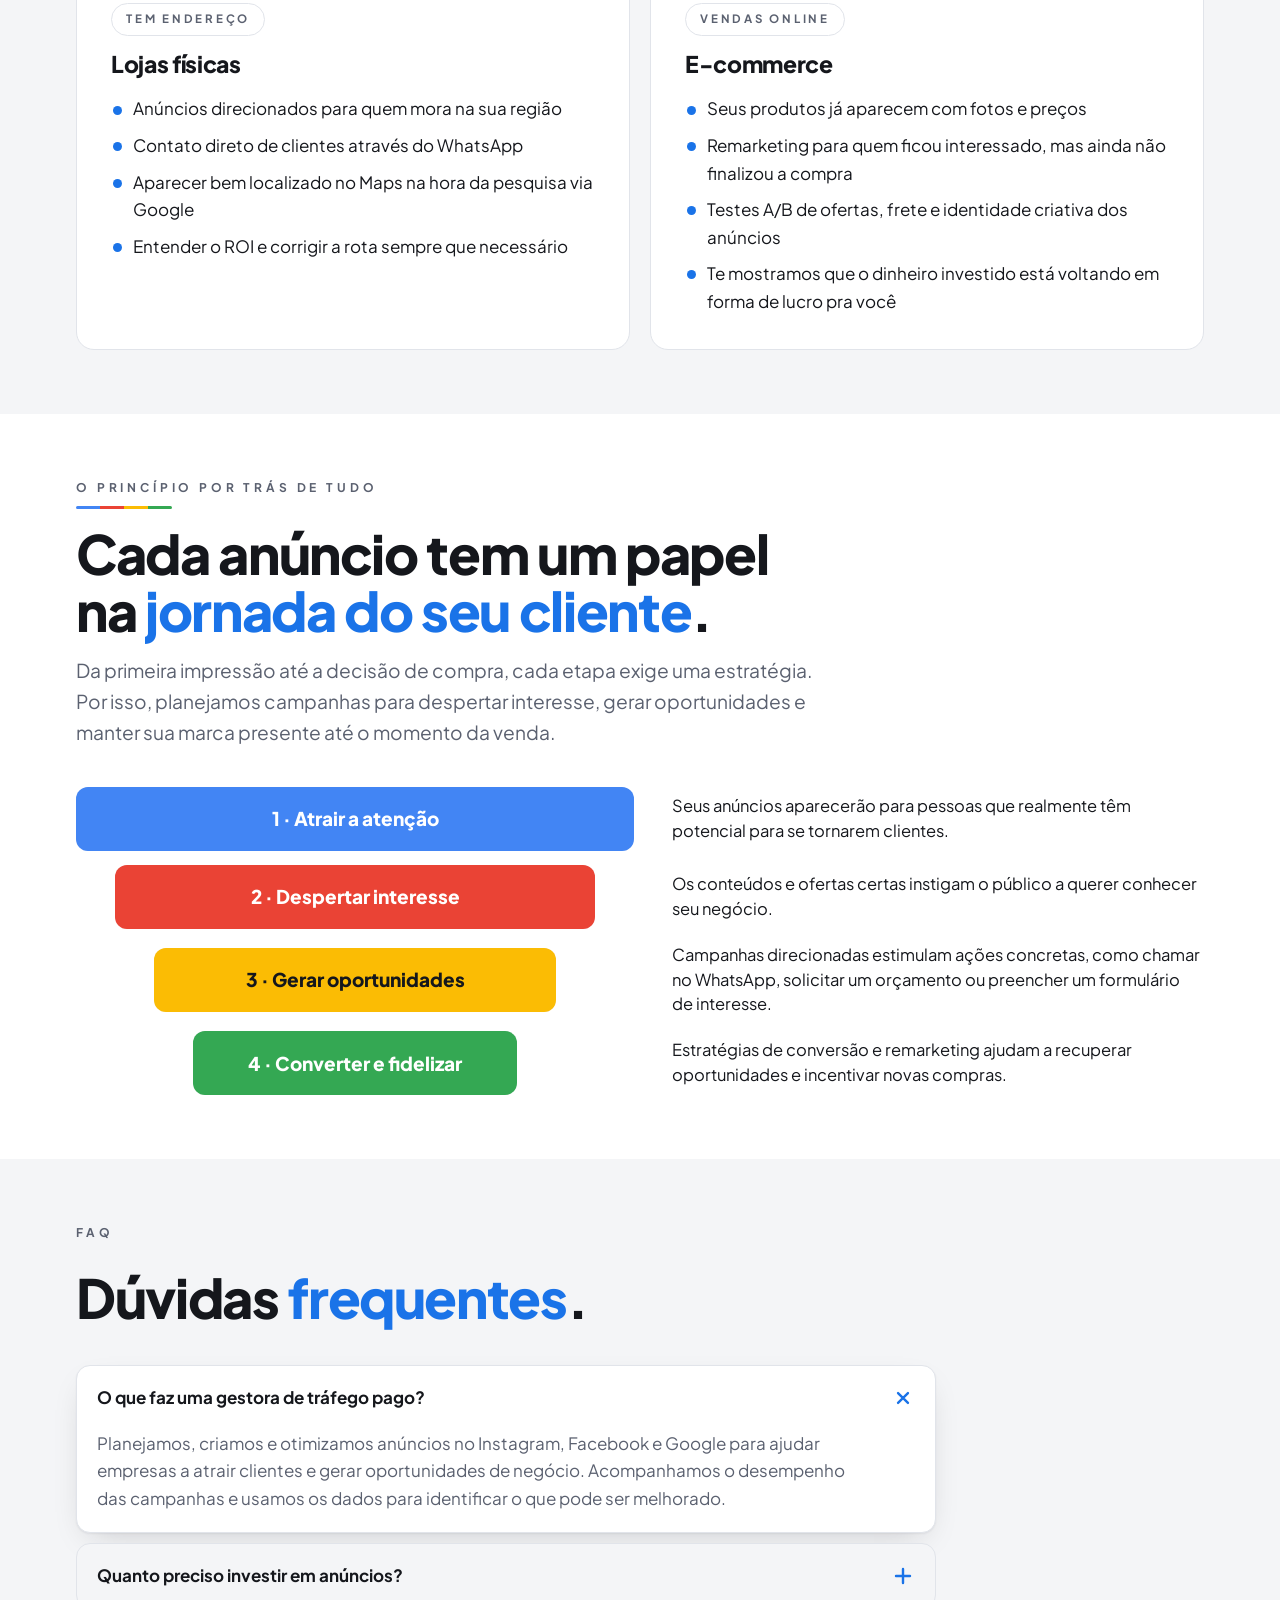
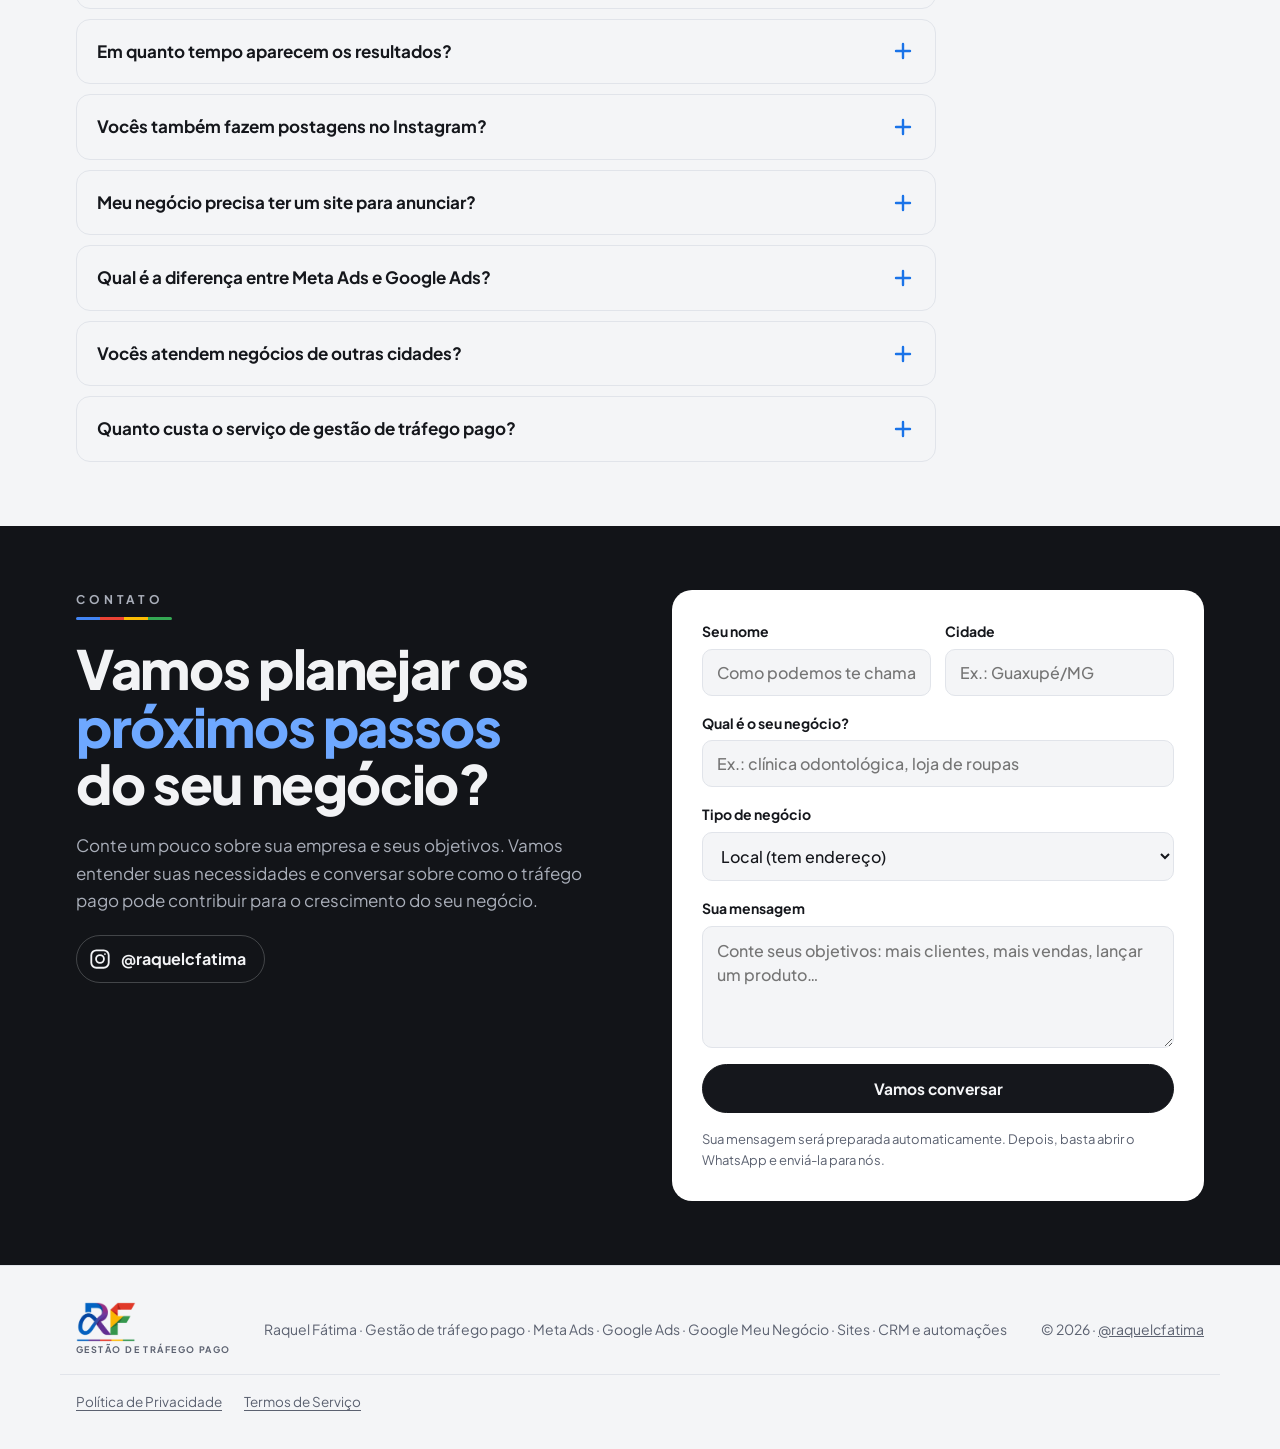
==== commit 859d76b3: "add termos e privacidade" ====
--- a/index.html
+++ b/index.html
@@ -159,6 +159,16 @@
         <p>Organização dos contatos que chegam através do anúncio, para que nenhum deles fique sem resposta. Além disso, é assim que conseguimos identificar a origem de cada venda.</p>
       </article>
     </div>
+    <div class="tech" id="tecnologia">
+      <div class="tech-txt">
+        <p class="label">Tecnologia e integrações<span class="gline" aria-hidden="true"><i></i><i></i><i></i><i></i></span></p>
+        <h3>Ferramentas que conectam suas campanhas ao seu atendimento</h3>
+        <p>Desenvolvemos e integramos ferramentas que ajudam empresas a organizar os contatos gerados pelas campanhas, automatizar processos e acompanhar a jornada dos clientes. Isso pode incluir CRM, integrações com plataformas de comunicação, APIs, automações e soluções de rastreamento.</p>
+      </div>
+      <ul class="tech-tags" aria-label="Tecnologias">
+        <li>CRM sob medida</li><li>WhatsApp Business Platform</li><li>API de Conversões da Meta</li><li>APIs e webhooks</li><li>Automações</li><li>Rastreamento (Pixel, GTM, GA4)</li>
+      </ul>
+    </div>
   </div>
 </section>
 <!-- PARA QUEM -->
@@ -298,6 +308,7 @@
     <span>Raquel Fátima · Gestão de tráfego pago · Meta Ads · Google Ads · Google Meu Negócio · Sites · CRM e automações</span>
     <span>© 2026 · <a href="https://www.instagram.com/raquelcfatima/" target="_blank" rel="noopener">@raquelcfatima</a></span>
   </div>
+  <nav class="wrap foot-links" aria-label="Documentos legais"><a href="https://rakelmuz.github.io/LandingPageTrafegoRaquelC/privacy.html">Política de Privacidade</a><a href="https://rakelmuz.github.io/LandingPageTrafegoRaquelC/terms.html">Termos de Serviço</a></nav>
 </footer>
 <script type="application/ld+json">
 {
--- a/assets/css/style.css
+++ b/assets/css/style.css
@@ -329,7 +329,35 @@
 @media (max-width:880px){.contact-grid{grid-template-columns:1fr}}
 @media (max-width:480px){.two{grid-template-columns:1fr}}
 
+/* tecnologia e integrações */
+.tech{margin-top:20px;display:grid;grid-template-columns:minmax(0,1.15fr) minmax(0,.85fr);gap:clamp(20px,4vw,48px);align-items:center;background:var(--bg);border:1px solid var(--line);border-radius:var(--r-xl,18px);padding:clamp(22px,3vw,32px)}
+.tech-txt{display:flex;flex-direction:column;gap:12px;min-width:0}
+.tech-txt p:not(.label){color:var(--ink-soft);max-width:62ch}
+.tech-tags{list-style:none;margin:0;padding:0;display:flex;flex-wrap:wrap;gap:8px}
+.tech-tags li{font-size:13.5px;font-weight:600;background:var(--surface);border:1px solid var(--line);border-radius:999px;padding:7px 13px}
+@media (max-width:760px){.tech{grid-template-columns:1fr}}
 footer{padding-block:36px;border-top:1px solid var(--line)}
+.foot-links{display:flex;flex-wrap:wrap;gap:8px 22px;margin-top:18px;padding-top:16px;border-top:1px solid var(--line);font-size:13.5px}
+.foot-links a{color:var(--ink-soft);text-decoration:underline;text-underline-offset:3px}
+.foot-links a:hover{color:var(--blue)}
+/* páginas legais */
+.legal-main{padding-block:clamp(28px,4vw,52px) clamp(48px,6vw,80px)}
+.legal{max-width:780px;display:flex;flex-direction:column;gap:14px}
+.legal h1{font-size:clamp(34px,4.6vw,52px);line-height:1.06}
+.legal .updated{font-size:14px;color:var(--ink-soft)}
+.legal h2{font-size:clamp(20px,2.2vw,24px);margin-top:22px;scroll-margin-top:90px}
+.legal h3{font-size:17px;margin-top:6px}
+.legal p,.legal li{color:var(--ink-soft);line-height:1.7}
+.legal strong{color:var(--ink)}
+.legal ul{margin:0;padding-left:20px;display:grid;gap:6px}
+.legal a{color:var(--blue-ink,var(--blue));overflow-wrap:anywhere}
+.legal .toc{background:var(--surface);border:1px solid var(--line);border-radius:14px;padding:18px 20px}
+.legal .toc ol{margin:8px 0 0;padding-left:22px;columns:2;column-gap:32px}
+.legal .toc li{line-height:1.5;margin-bottom:5px;break-inside:avoid}
+.legal .box{background:var(--surface);border:1px solid var(--line);border-radius:14px;padding:16px 20px}
+.ph{background:color-mix(in srgb,var(--g-yellow) 38%,transparent);color:var(--ink);padding:0 5px;border-radius:4px;font-weight:600}
+.top-back{white-space:nowrap}
+@media (max-width:560px){.legal .toc ol{columns:1}}
 .foot{display:flex;flex-wrap:wrap;justify-content:space-between;gap:16px;align-items:center;font-size:14px;color:var(--ink-soft)}
 .foot .brand{margin:0}
 
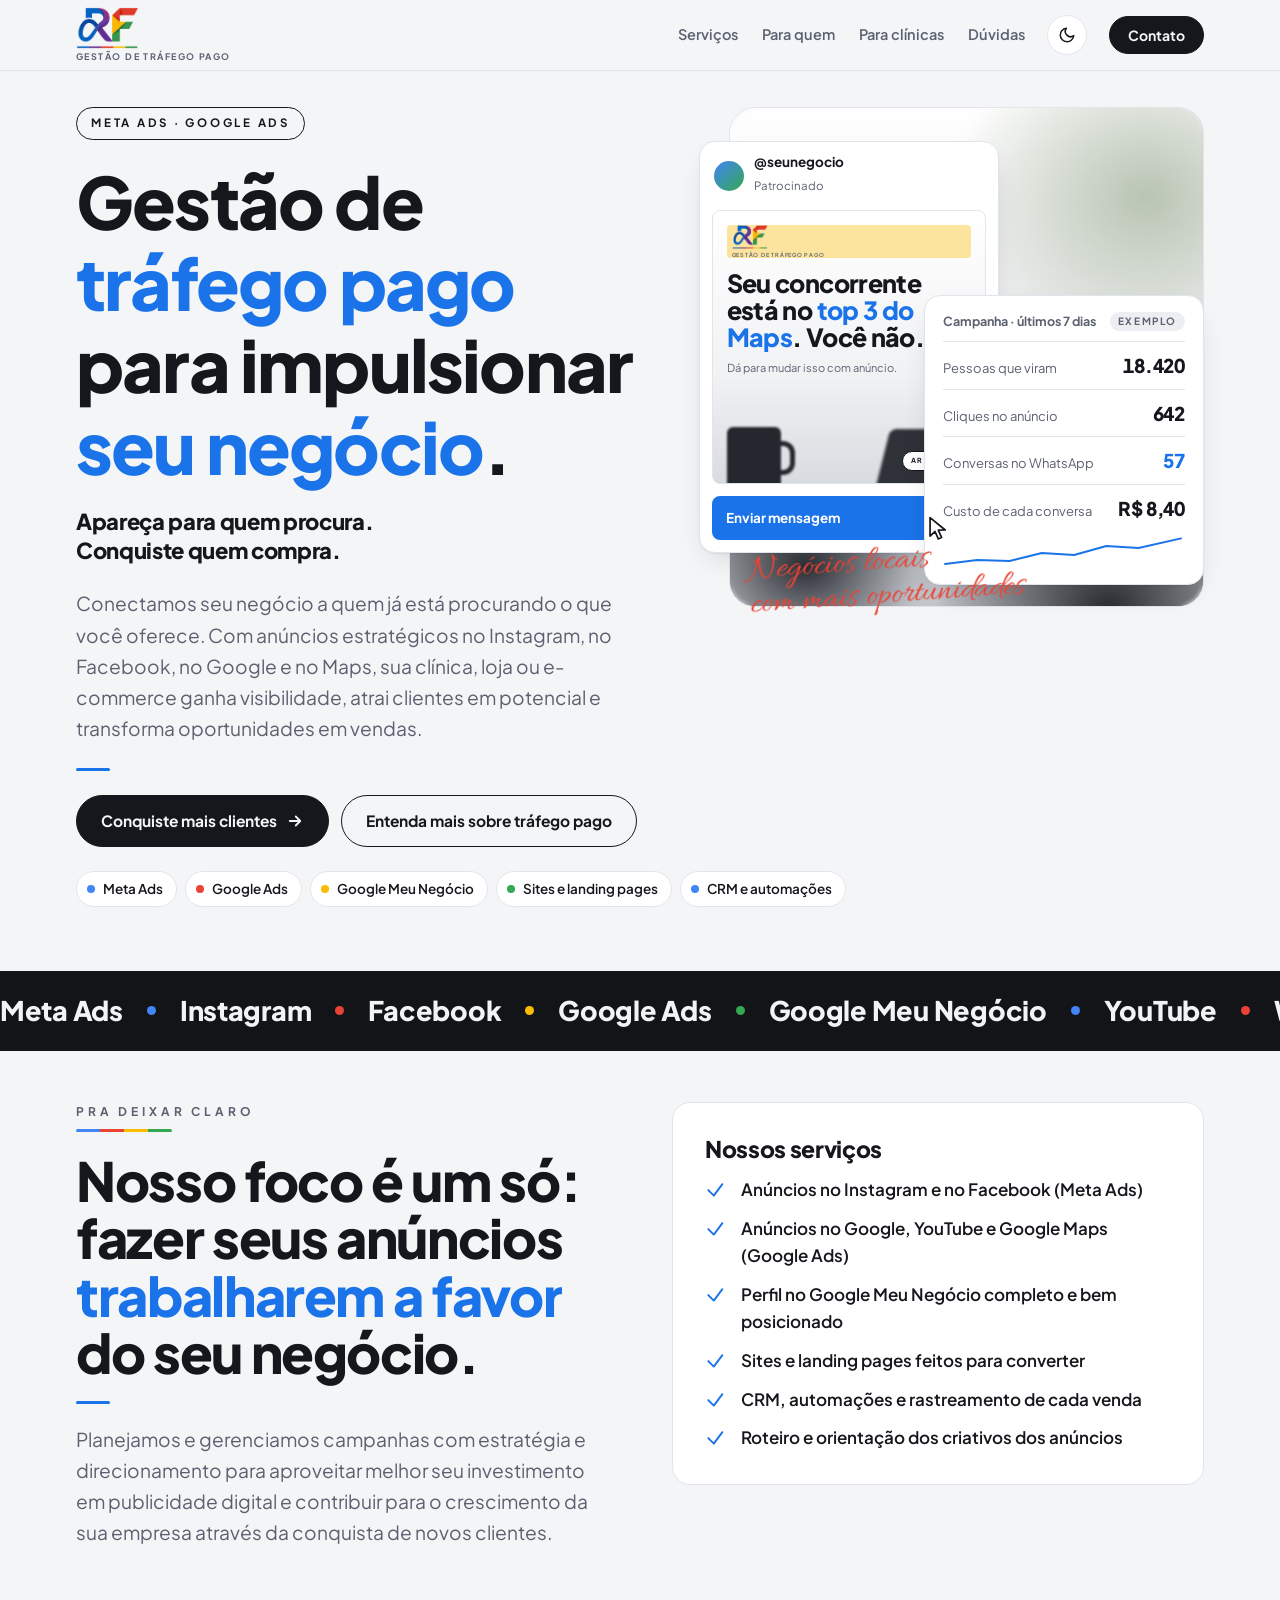
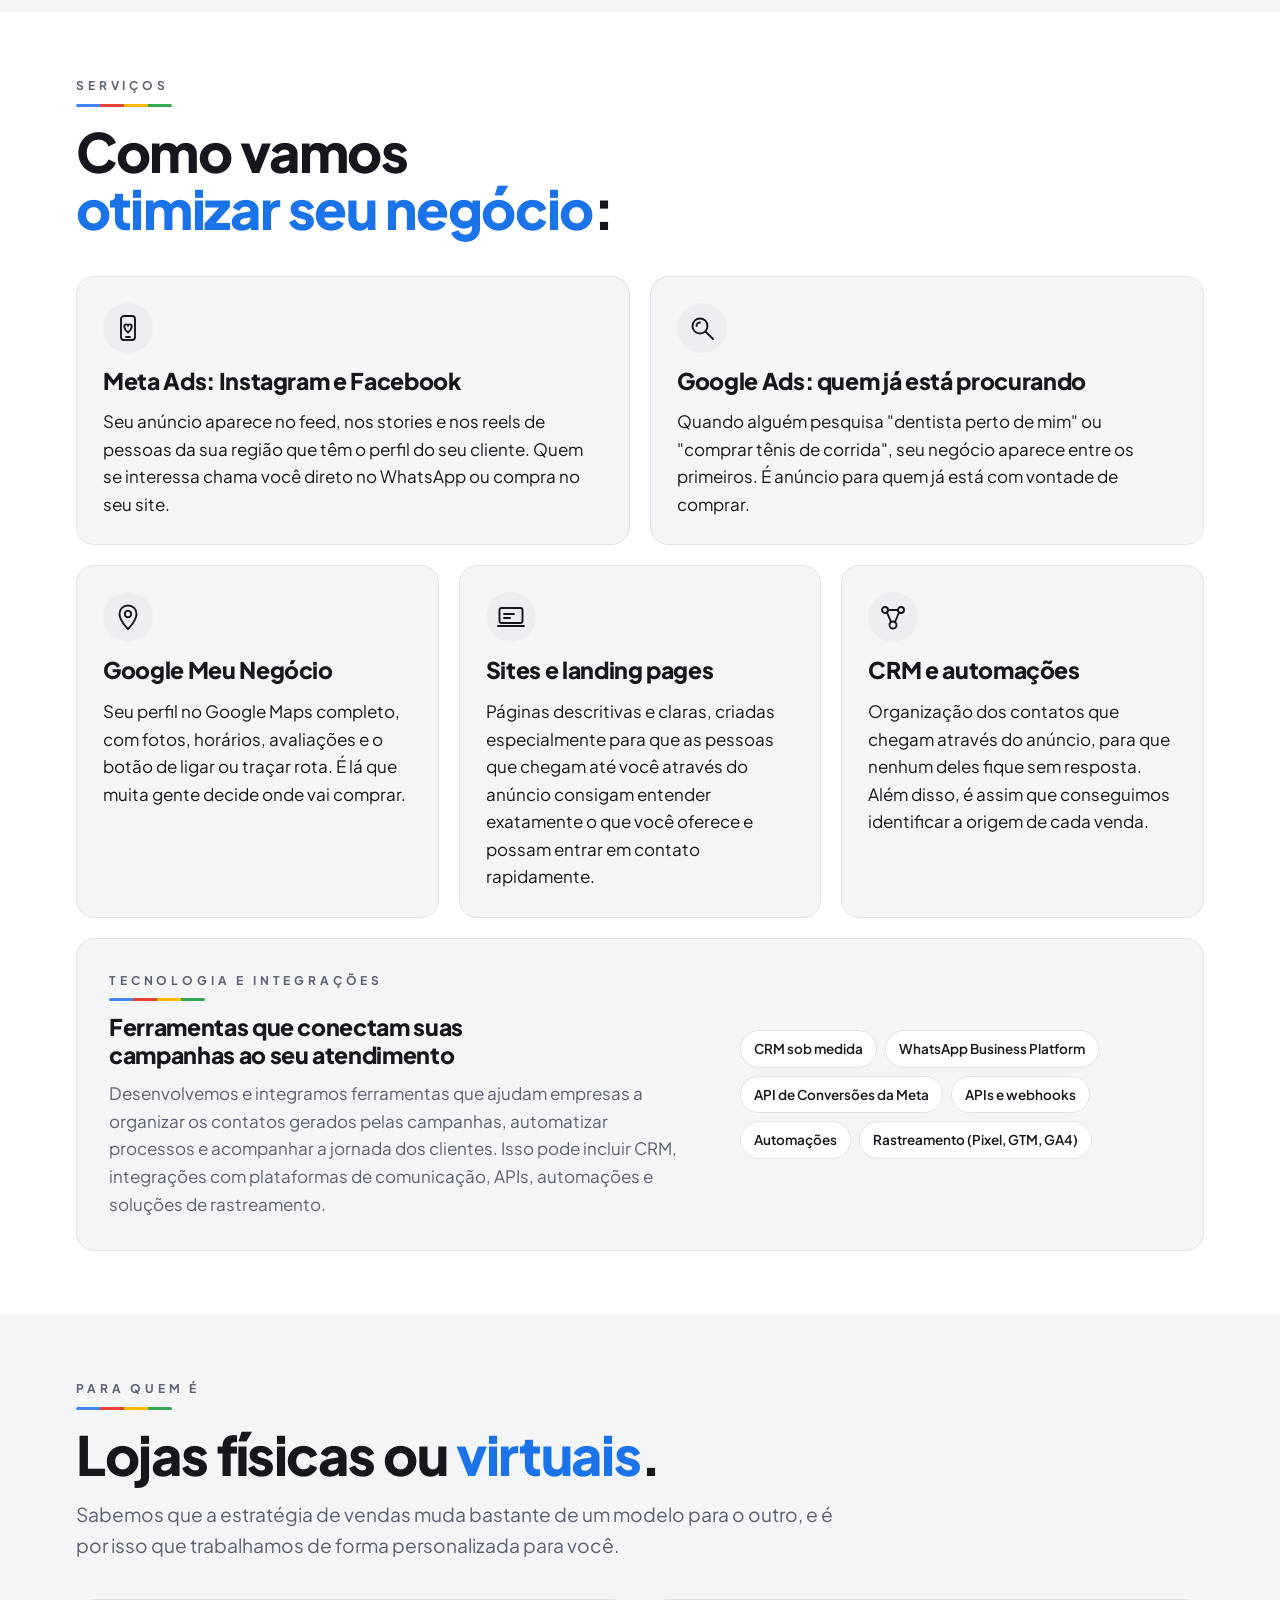
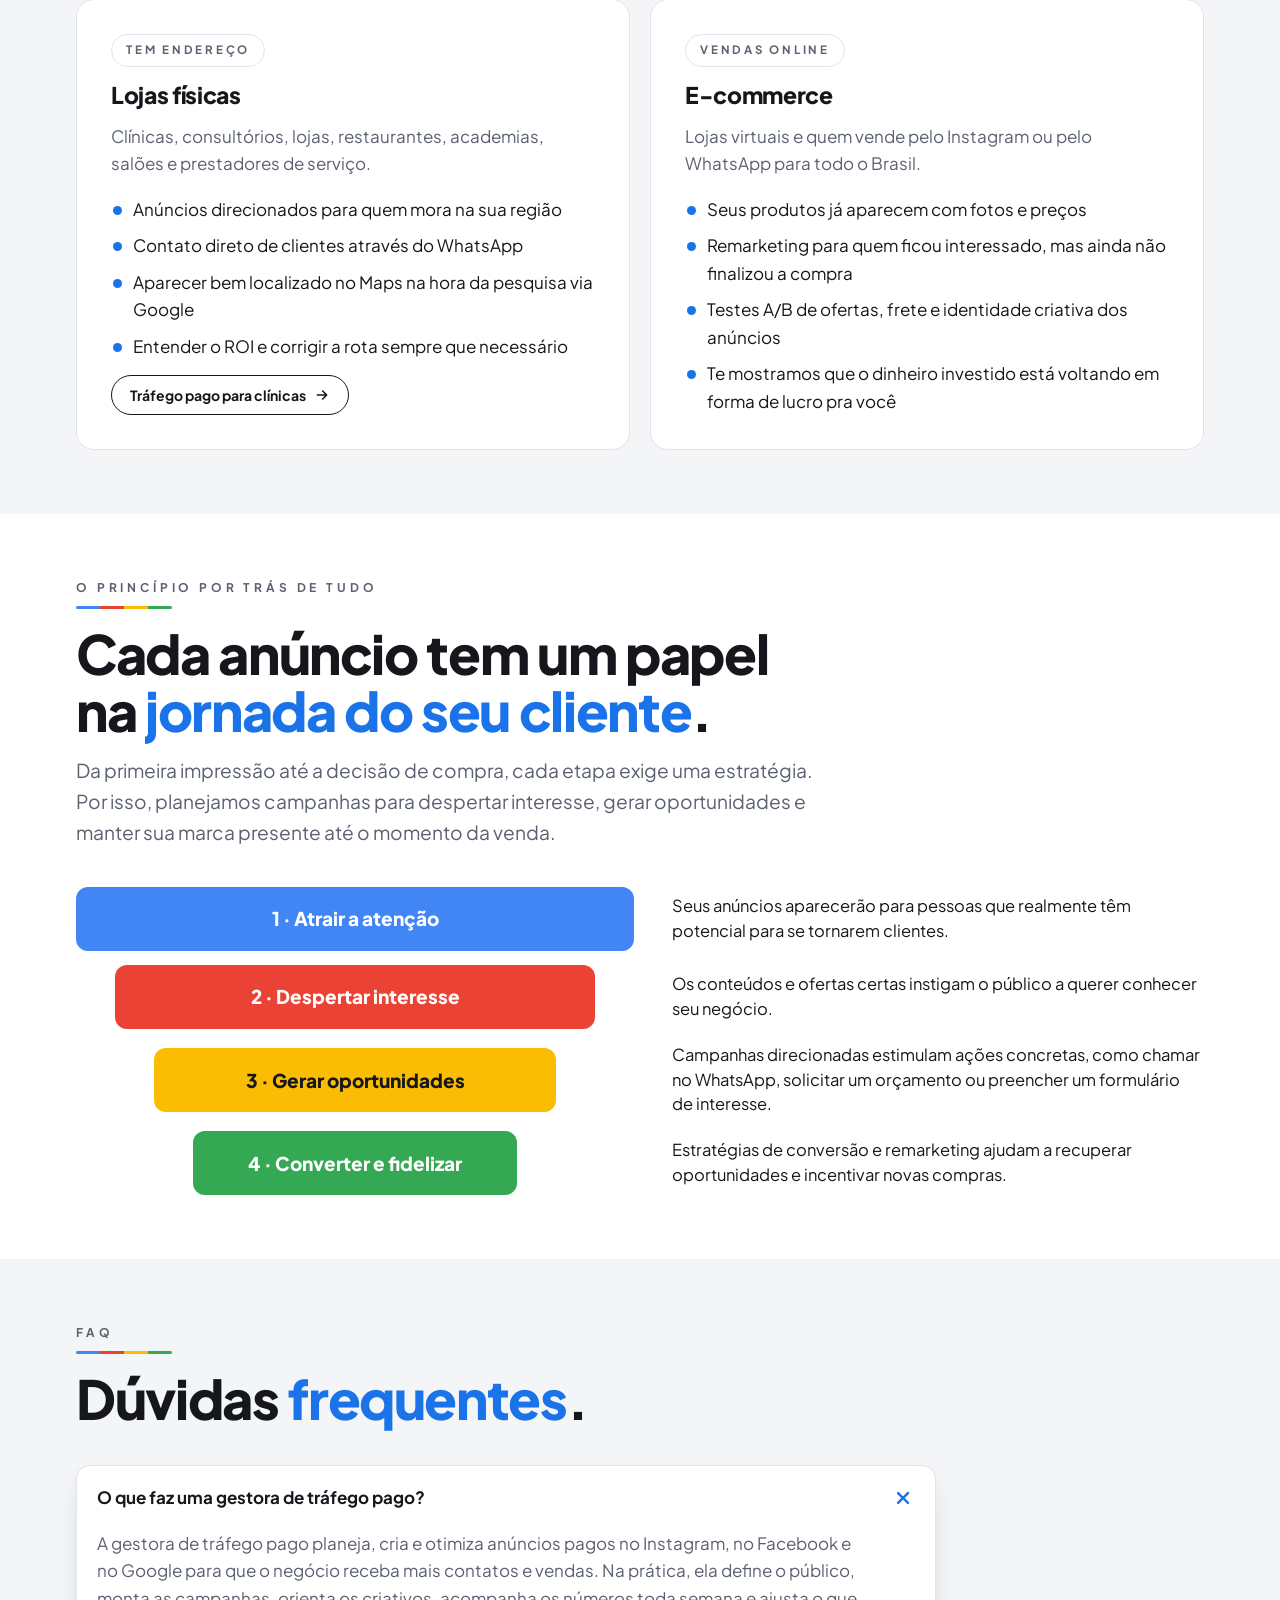
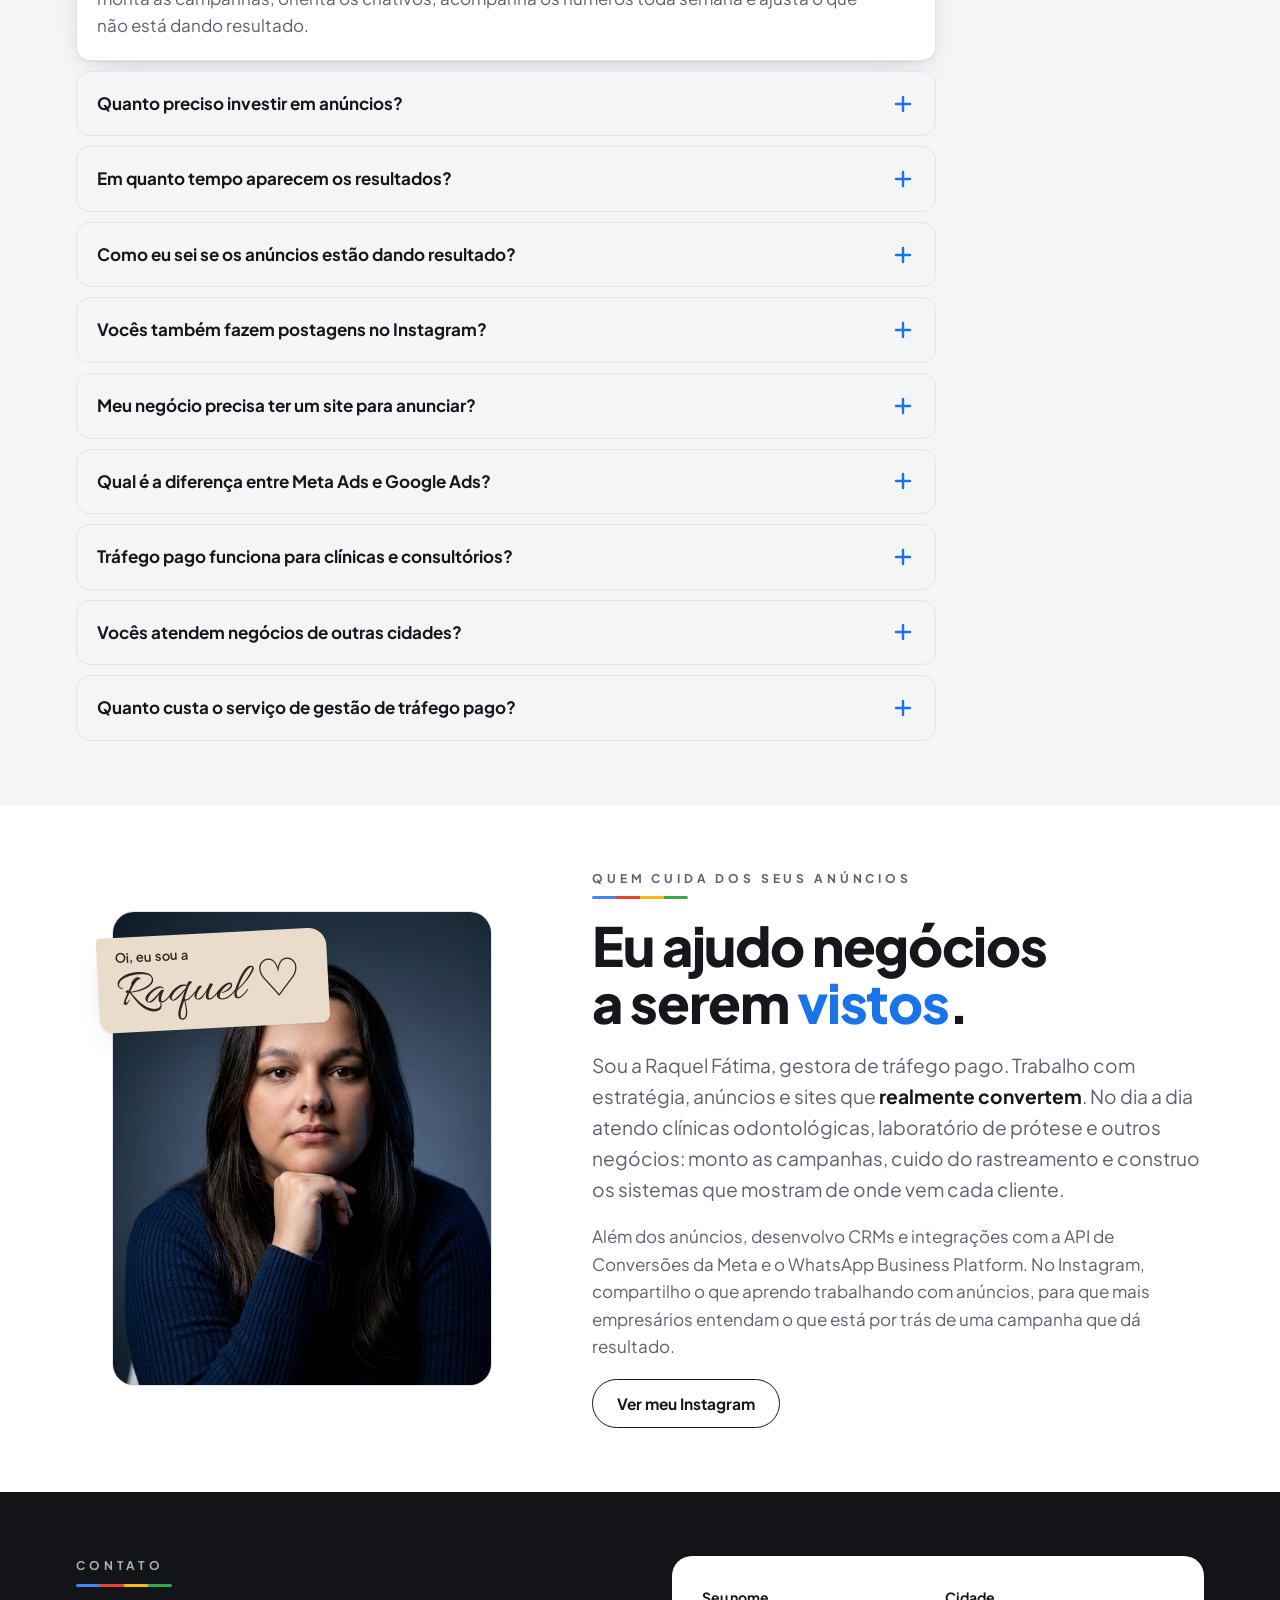
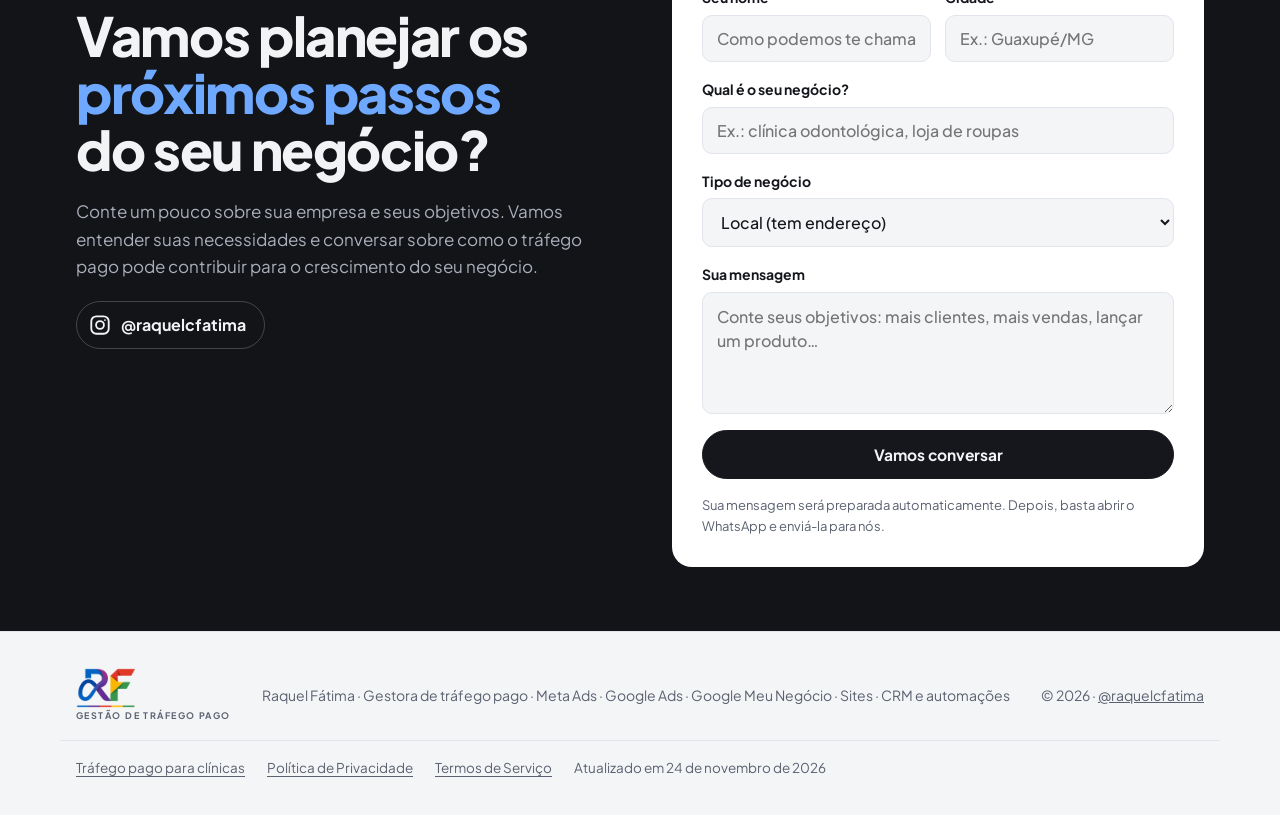
==== commit 7a919a81: "att" ====
--- a/index.html
+++ b/index.html
@@ -3,17 +3,27 @@
 <head>
 <meta charset="utf-8">
 <meta name="viewport" content="width=device-width, initial-scale=1, viewport-fit=cover">
-<title>RF · Raquel Fátima | Gestão de Tráfego Pago</title>
-<meta name="description" content="Raquel Fátima, estrategista de tráfego pago: anúncios no Meta Ads (Instagram e Facebook), Google Ads e Google Meu Negócio para negócios locais e e-commerce, além de sites, landing pages, CRM e automações.">
+<title>RF · Raquel Fátima | Tráfego Pago, Sites e Automações</title>
+<meta name="description" content="Raquel Fátima, gestora de tráfego pago: anúncios no Instagram, no Facebook e no Google que trazem clientes para o seu negócio, além de sites e automações.">
+<meta name="robots" content="index, follow, max-image-preview:large, max-snippet:-1">
+<meta name="author" content="Raquel Fátima">
 <meta property="og:type" content="website">
-<meta property="og:title" content="Raquel Fátima · Estrategista de Tráfego Pago">
-<meta property="og:description" content="Ajudo negócios locais e e-commerces a atrair mais clientes com Google Ads, Meta Ads e presença digital.">
+<meta property="og:site_name" content="Raquel Fátima · Tráfego Pago">
+<meta property="og:title" content="Raquel Fátima · Tráfego pago, sites e automações">
+<meta property="og:description" content="Ajudo negócios locais e e-commerces a atrair mais clientes com anúncios no Instagram, no Facebook e no Google, sites e automações.">
 <meta property="og:locale" content="pt_BR">
-<meta property="og:image" content="https://rakelmuz.github.io/LandingPageTrafegoRaquelC/assets/img/raquel-fatima.jpg">
-<meta property="og:url" content="https://rakelmuz.github.io/LandingPageTrafegoRaquelC/">
-<link rel="canonical" href="https://rakelmuz.github.io/LandingPageTrafegoRaquelC/">
+<meta property="og:image" content="https://trafegopagocomraquel.com.br/assets/img/raquel-fatima.jpg">
+<meta property="og:image:width" content="577">
+<meta property="og:image:height" content="721">
+<meta property="og:image:alt" content="Raquel Fátima, gestora de tráfego pago">
+<meta name="twitter:card" content="summary">
+<meta name="twitter:title" content="Raquel Fátima · Tráfego pago, sites e automações">
+<meta name="twitter:description" content="Ajudo negócios a atrair mais clientes com anúncios no Instagram, no Facebook e no Google, sites e automações.">
+<meta name="twitter:image" content="https://trafegopagocomraquel.com.br/assets/img/raquel-fatima.jpg">
+<meta property="og:url" content="https://trafegopagocomraquel.com.br/">
+<link rel="canonical" href="https://trafegopagocomraquel.com.br/">
 <meta name="theme-color" content="#F4F5F7">
-<link rel="alternate" type="text/plain" href="llms.txt" title="Resumo para IAs">
+<link rel="alternate" type="text/plain" href="/llms.txt" title="Resumo para IAs">
 <link rel="icon" href="assets/img/favicon-32.png" type="image/png" sizes="32x32">
 <link rel="icon" href="assets/img/favicon-48.png" type="image/png" sizes="48x48">
 <link rel="icon" href="assets/img/favicon-192.png" type="image/png" sizes="192x192">
@@ -31,6 +41,7 @@
     <nav class="nav" aria-label="Seções do site">
       <a href="#servicos">Serviços</a>
       <a href="#para-quem">Para quem</a>
+      <a href="trafego-pago-para-clinicas/">Para clínicas</a>
       <a href="#duvidas">Dúvidas</a>
     </nav>
     <button type="button" class="theme" id="theme-btn" aria-label="Ativar modo escuro" title="Modo claro / escuro">
@@ -53,7 +64,7 @@
         <span class="ln"><span style="--i:3"><span class="hl d2 io">seu negócio</span>.</span></span>
       </h1>
       <p class="hero-sub">Apareça para quem procura. Conquiste quem compra.</p>
-      <p class="lede">Conectamos seu negócio a quem já está procurando o que você oferece. Com anúncios estratégicos nas redes sociais, no Google e no Maps, sua marca ganha visibilidade, atrai clientes em potencial e transforma oportunidades em vendas.</p>
+      <p class="lede">Conectamos seu negócio a quem já está procurando o que você oferece. Com anúncios estratégicos no Instagram, no Facebook, no Google e no Maps, sua clínica, loja ou e-commerce ganha visibilidade, atrai clientes em potencial e transforma oportunidades em vendas.</p>
       <span class="dash-blue" aria-hidden="true"></span>
       <div class="hero-ctas">
         <a class="btn" href="#contato">Conquiste mais clientes
@@ -183,16 +194,20 @@
       <article class="who">
         <span class="pill">Tem endereço</span>
         <h3>Lojas físicas</h3>
+        <p class="soft">Clínicas, consultórios, lojas, restaurantes, academias, salões e prestadores de serviço.</p>
         <ul>
           <li>Anúncios direcionados para quem mora na sua região</li>
           <li>Contato direto de clientes através do WhatsApp</li>
           <li>Aparecer bem localizado no Maps na hora da pesquisa via Google</li>
           <li>Entender o ROI e corrigir a rota sempre que necessário</li>
         </ul>
+        <a class="btn ghost sm" href="trafego-pago-para-clinicas/" style="align-self:flex-start;margin-top:auto">Tráfego pago para clínicas
+          <svg width="16" height="16" viewBox="0 0 24 24" fill="none" stroke="currentColor" stroke-width="2.4" stroke-linecap="round" stroke-linejoin="round" aria-hidden="true"><path d="M5 12h14M13 6l6 6-6 6"/></svg></a>
       </article>
       <article class="who">
         <span class="pill">Vendas online</span>
         <h3>E-commerce</h3>
+        <p class="soft">Lojas virtuais e quem vende pelo Instagram ou pelo WhatsApp para todo o Brasil.</p>
         <ul>
           <li>Seus produtos já aparecem com fotos e preços</li>
           <li>Remarketing para quem ficou interessado, mas ainda não finalizou a compra</li>
@@ -241,36 +256,60 @@
     <div class="faq">
       <details open>
         <summary>O que faz uma gestora de tráfego pago?<svg class="pm" viewBox="0 0 24 24" fill="none" stroke="currentColor" stroke-width="2.4" stroke-linecap="round" aria-hidden="true"><path d="M12 5v14M5 12h14"/></svg></summary>
-        <p class="ans">Planejamos, criamos e otimizamos anúncios no Instagram, Facebook e Google para ajudar empresas a atrair clientes e gerar oportunidades de negócio. Acompanhamos o desempenho das campanhas e usamos os dados para identificar o que pode ser melhorado.</p>
+        <p class="ans">A gestora de tráfego pago planeja, cria e otimiza anúncios pagos no Instagram, no Facebook e no Google para que o negócio receba mais contatos e vendas. Na prática, ela define o público, monta as campanhas, orienta os criativos, acompanha os números toda semana e ajusta o que não está dando resultado.</p>
       </details>
       <details>
         <summary>Quanto preciso investir em anúncios?<svg class="pm" viewBox="0 0 24 24" fill="none" stroke="currentColor" stroke-width="2.4" stroke-linecap="round" aria-hidden="true"><path d="M12 5v14M5 12h14"/></svg></summary>
-        <p class="ans">O investimento depende dos objetivos, do mercado e do potencial de cada negócio. O valor destinado aos anúncios é pago diretamente às plataformas, separado do serviço de gestão. Conversamos sobre suas metas para entender qual investimento faz sentido para começar.</p>
+        <p class="ans">Não existe um valor único: o investimento depende da sua meta de contatos e do custo por contato no seu mercado. Esse valor é pago direto às plataformas (Meta e Google), separado do serviço de gestão. Na primeira conversa olhamos sua meta e definimos um valor para começar e testar.</p>
       </details>
       <details>
         <summary>Em quanto tempo aparecem os resultados?<svg class="pm" viewBox="0 0 24 24" fill="none" stroke="currentColor" stroke-width="2.4" stroke-linecap="round" aria-hidden="true"><path d="M12 5v14M5 12h14"/></svg></summary>
-        <p class="ans">O prazo varia conforme o negócio, o investimento, a oferta e o público. Algumas campanhas geram contatos rapidamente, enquanto outras precisam de mais testes e ajustes. Acompanhamos os dados desde o início para identificar oportunidades de melhoria e direcionar as campanhas para os melhores resultados possíveis.</p>
+        <p class="ans">Os primeiros contatos podem chegar logo nas primeiras semanas, e o resultado mais estável vem depois da fase de testes e ajustes. O prazo exato depende do negócio, da oferta, do público e do investimento, por isso acompanhamos os dados desde o primeiro dia.</p>
+      </details>
+      <details>
+        <summary>Como eu sei se os anúncios estão dando resultado?<svg class="pm" viewBox="0 0 24 24" fill="none" stroke="currentColor" stroke-width="2.4" stroke-linecap="round" aria-hidden="true"><path d="M12 5v14M5 12h14"/></svg></summary>
+        <p class="ans">Pelo relatório: você vê quanto investiu, quantos contatos chegaram e quanto custou cada um. Com o CRM, dá para ver também quantos viraram agendamento ou venda. Antes de anunciar, instalamos as ferramentas de medição no seu site e nos anúncios para saber de onde veio cada contato.</p>
       </details>
       <details>
         <summary>Vocês também fazem postagens no Instagram?<svg class="pm" viewBox="0 0 24 24" fill="none" stroke="currentColor" stroke-width="2.4" stroke-linecap="round" aria-hidden="true"><path d="M12 5v14M5 12h14"/></svg></summary>
-        <p class="ans">Nosso foco é o tráfego pago, não a gestão de redes sociais. Além de planejar e gerenciar anúncios, orientamos a criação dos materiais publicitários e podemos trabalhar com páginas, rastreamento, CRM e automações para apoiar o desempenho das campanhas.</p>
+        <p class="ans">Não. Nosso foco é o tráfego pago, não a gestão de redes sociais: não postamos no seu perfil nem respondemos comentários. Orientamos a criação dos materiais dos anúncios e podemos cuidar de páginas, rastreamento, CRM e automações para apoiar as campanhas.</p>
       </details>
       <details>
         <summary>Meu negócio precisa ter um site para anunciar?<svg class="pm" viewBox="0 0 24 24" fill="none" stroke="currentColor" stroke-width="2.4" stroke-linecap="round" aria-hidden="true"><path d="M12 5v14M5 12h14"/></svg></summary>
-        <p class="ans">Não necessariamente. Dependendo do negócio e do objetivo da campanha, podemos direcionar os anúncios para o WhatsApp, por exemplo. Em outros casos, um site ou uma página de destino pode ajudar a apresentar melhor a oferta e facilitar a conversão. Avaliamos qual estrutura faz mais sentido para sua empresa.</p>
+        <p class="ans">Não necessariamente. Muitos anúncios levam a pessoa direto para o WhatsApp. Quando a oferta precisa de mais explicação, uma landing page ajuda a converter, e nós podemos criá-la. Avaliamos qual estrutura faz mais sentido para sua empresa.</p>
       </details>
       <details>
         <summary>Qual é a diferença entre Meta Ads e Google Ads?<svg class="pm" viewBox="0 0 24 24" fill="none" stroke="currentColor" stroke-width="2.4" stroke-linecap="round" aria-hidden="true"><path d="M12 5v14M5 12h14"/></svg></summary>
-        <p class="ans">O Meta Ads permite alcançar pessoas no Instagram e no Facebook com base em características, interesses e comportamentos. Já o Google Ads pode colocar sua empresa em destaque quando alguém pesquisa por produtos ou serviços relacionados ao seu negócio. A escolha depende do público, dos objetivos e da estratégia da campanha.</p>
+        <p class="ans">O Meta Ads mostra seu anúncio no Instagram e no Facebook para pessoas com o perfil do seu cliente, mesmo antes de elas procurarem. O Google Ads coloca sua empresa em destaque para quem já está pesquisando o que você oferece. Muitas vezes os dois funcionam juntos: o Meta desperta a demanda e o Google atende quem já está procurando.</p>
+      </details>
+      <details>
+        <summary>Tráfego pago funciona para clínicas e consultórios?<svg class="pm" viewBox="0 0 24 24" fill="none" stroke="currentColor" stroke-width="2.4" stroke-linecap="round" aria-hidden="true"><path d="M12 5v14M5 12h14"/></svg></summary>
+        <p class="ans">Sim. Clínicas e consultórios estão entre os negócios que mais se beneficiam de anúncios, porque o paciente procura atendimento perto de casa e costuma marcar pelo WhatsApp. Explicamos como funciona na página de <a href="trafego-pago-para-clinicas/">tráfego pago para clínicas</a>.</p>
       </details>
       <details>
         <summary>Vocês atendem negócios de outras cidades?<svg class="pm" viewBox="0 0 24 24" fill="none" stroke="currentColor" stroke-width="2.4" stroke-linecap="round" aria-hidden="true"><path d="M12 5v14M5 12h14"/></svg></summary>
-        <p class="ans">Sim! Como o trabalho é realizado online, atendemos negócios locais e lojas virtuais de diferentes regiões do Brasil. A estratégia é definida de acordo com o mercado e os objetivos de cada empresa.</p>
+        <p class="ans">Sim. O atendimento é online, para negócios locais e lojas virtuais de todo o Brasil. A estratégia é montada de acordo com a região, o mercado e os objetivos de cada empresa.</p>
       </details>
       <details>
         <summary>Quanto custa o serviço de gestão de tráfego pago?<svg class="pm" viewBox="0 0 24 24" fill="none" stroke="currentColor" stroke-width="2.4" stroke-linecap="round" aria-hidden="true"><path d="M12 5v14M5 12h14"/></svg></summary>
-        <p class="ans">O investimento varia conforme as necessidades, os objetivos e a estrutura de cada projeto. Para entender o que sua empresa precisa e apresentar uma proposta adequada, precisamos conhecer um pouco melhor o seu negócio. Entre em contato para conversarmos.</p>
-      </details>
+        <p class="ans">O valor da gestão depende de quantas plataformas e campanhas o projeto tem e de serviços extras, como landing page e CRM. Por isso a proposta é feita sob medida, depois de uma conversa rápida sobre o seu negócio. Entre em contato para conversarmos.</p>
+      </details>
+    </div>
+  </div>
+</section>
+<!-- SOBRE -->
+<section id="sobre" class="band">
+  <div class="wrap about">
+    <figure class="portrait">
+      <div class="photo"><img src="assets/img/raquel-fatima.jpg" loading="lazy" width="577" height="721" alt="Raquel Fátima, gestora de tráfego pago" decoding="async"></div>
+      <div class="hello"><small>Oi, eu sou a</small><span class="script">Raquel ♡</span></div>
+    </figure>
+    <div class="about-txt">
+      <p class="label">Quem cuida dos seus anúncios<span class="gline io" aria-hidden="true"><i></i><i></i><i></i><i></i></span></p>
+      <h2>Eu ajudo negócios a serem <span class="hl io">vistos</span>.</h2>
+      <p class="lede">Sou a Raquel Fátima, gestora de tráfego pago. Trabalho com estratégia, anúncios e sites que <b>realmente convertem</b>. No dia a dia atendo clínicas odontológicas, laboratório de prótese e outros negócios: monto as campanhas, cuido do rastreamento e construo os sistemas que mostram de onde vem cada cliente.</p>
+      <p class="soft">Além dos anúncios, desenvolvo CRMs e integrações com a API de Conversões da Meta e o WhatsApp Business Platform. No Instagram, compartilho o que aprendo trabalhando com anúncios, para que mais empresários entendam o que está por trás de uma campanha que dá resultado.</p>
+      <div><a class="btn ghost" href="https://www.instagram.com/raquelcfatima/" target="_blank" rel="noopener">Ver meu Instagram</a></div>
     </div>
   </div>
 </section>
@@ -305,25 +344,239 @@
 <footer>
   <div class="wrap foot">
     <span class="brand"><img class="logo logo-claro " src="assets/img/rf-logo.png" width="300" height="199" alt="RF Raquel Fátima, tráfego pago"><img class="logo logo-escuro " src="assets/img/rf-logo-branco.png" width="300" height="199" alt="" aria-hidden="true"><small>Gestão de tráfego pago</small></span>
-    <span>Raquel Fátima · Gestão de tráfego pago · Meta Ads · Google Ads · Google Meu Negócio · Sites · CRM e automações</span>
+    <span>Raquel Fátima · Gestora de tráfego pago · Meta Ads · Google Ads · Google Meu Negócio · Sites · CRM e automações</span>
     <span>© 2026 · <a href="https://www.instagram.com/raquelcfatima/" target="_blank" rel="noopener">@raquelcfatima</a></span>
   </div>
-  <nav class="wrap foot-links" aria-label="Documentos legais"><a href="https://rakelmuz.github.io/LandingPageTrafegoRaquelC/privacy.html">Política de Privacidade</a><a href="https://rakelmuz.github.io/LandingPageTrafegoRaquelC/terms.html">Termos de Serviço</a></nav>
+  <nav class="wrap foot-links" aria-label="Links do rodapé"><a href="trafego-pago-para-clinicas/">Tráfego pago para clínicas</a><a href="https://trafegopagocomraquel.com.br/privacy.html">Política de Privacidade</a><a href="https://trafegopagocomraquel.com.br/terms.html">Termos de Serviço</a><span class="soft">Atualizado em <time datetime="2026-11-24">24 de novembro de 2026</time></span></nav>
 </footer>
 <script type="application/ld+json">
 {
-  "@context":"https://schema.org",
-  "@graph":[
-    {"@type":"Person","@id":"#raquel","name":"Raquel Fátima","url":"https://rakelmuz.github.io/LandingPageTrafegoRaquelC/","image":"https://rakelmuz.github.io/LandingPageTrafegoRaquelC/assets/img/raquel-fatima.jpg","jobTitle":"Estrategista de tráfego pago","knowsAbout":["Tráfego pago","Meta Ads","Google Ads","Google Meu Negócio","Landing pages","CRM","Automação de marketing","API de Conversões da Meta"],"sameAs":["https://www.instagram.com/raquelcfatima/"]},
-    {"@type":"ProfessionalService","@id":"#servico","name":"Raquel Fátima · Tráfego Pago","alternateName":"RF","logo":"https://rakelmuz.github.io/LandingPageTrafegoRaquelC/assets/img/rf-logo.png","url":"https://rakelmuz.github.io/LandingPageTrafegoRaquelC/","image":"https://rakelmuz.github.io/LandingPageTrafegoRaquelC/assets/img/raquel-fatima.jpg","description":"Gestão de anúncios no Meta Ads, Google Ads e Google Meu Negócio para negócios locais e e-commerce, além de sites, landing pages, CRM e automações.","founder":{"@id":"#raquel"},"areaServed":{"@type":"Country","name":"Brasil"},"availableLanguage":"pt-BR",
-     "hasOfferCatalog":{"@type":"OfferCatalog","name":"Serviços","itemListElement":[
-       {"@type":"Offer","itemOffered":{"@type":"Service","name":"Gestão de Meta Ads (Instagram e Facebook)"}},
-       {"@type":"Offer","itemOffered":{"@type":"Service","name":"Gestão de Google Ads"}},
-       {"@type":"Offer","itemOffered":{"@type":"Service","name":"Otimização do Google Meu Negócio"}},
-       {"@type":"Offer","itemOffered":{"@type":"Service","name":"Criação de sites e landing pages"}},
-       {"@type":"Offer","itemOffered":{"@type":"Service","name":"CRM e automações"}}]}},
-    {"@type": "FAQPage", "mainEntity": [{"@type": "Question", "name": "O que faz uma gestora de tráfego pago?", "acceptedAnswer": {"@type": "Answer", "text": "Planejamos, criamos e otimizamos anúncios no Instagram, Facebook e Google para ajudar empresas a atrair clientes e gerar oportunidades de negócio. Acompanhamos o desempenho das campanhas e usamos os dados para identificar o que pode ser melhorado."}}, {"@type": "Question", "name": "Quanto preciso investir em anúncios?", "acceptedAnswer": {"@type": "Answer", "text": "O investimento depende dos objetivos, do mercado e do potencial de cada negócio. O valor destinado aos anúncios é pago diretamente às plataformas, separado do serviço de gestão. Conversamos sobre suas metas para entender qual investimento faz sentido para começar."}}, {"@type": "Question", "name": "Em quanto tempo aparecem os resultados?", "acceptedAnswer": {"@type": "Answer", "text": "O prazo varia conforme o negócio, o investimento, a oferta e o público. Algumas campanhas geram contatos rapidamente, enquanto outras precisam de mais testes e ajustes. Acompanhamos os dados desde o início para identificar oportunidades de melhoria e direcionar as campanhas para os melhores resultados possíveis."}}, {"@type": "Question", "name": "Vocês também fazem postagens no Instagram?", "acceptedAnswer": {"@type": "Answer", "text": "Nosso foco é o tráfego pago, não a gestão de redes sociais. Além de planejar e gerenciar anúncios, orientamos a criação dos materiais publicitários e podemos trabalhar com páginas, rastreamento, CRM e automações para apoiar o desempenho das campanhas."}}, {"@type": "Question", "name": "Meu negócio precisa ter um site para anunciar?", "acceptedAnswer": {"@type": "Answer", "text": "Não necessariamente. Dependendo do negócio e do objetivo da campanha, podemos direcionar os anúncios para o WhatsApp, por exemplo. Em outros casos, um site ou uma página de destino pode ajudar a apresentar melhor a oferta e facilitar a conversão. Avaliamos qual estrutura faz mais sentido para sua empresa."}}, {"@type": "Question", "name": "Qual é a diferença entre Meta Ads e Google Ads?", "acceptedAnswer": {"@type": "Answer", "text": "O Meta Ads permite alcançar pessoas no Instagram e no Facebook com base em características, interesses e comportamentos. Já o Google Ads pode colocar sua empresa em destaque quando alguém pesquisa por produtos ou serviços relacionados ao seu negócio. A escolha depende do público, dos objetivos e da estratégia da campanha."}}, {"@type": "Question", "name": "Vocês atendem negócios de outras cidades?", "acceptedAnswer": {"@type": "Answer", "text": "Sim! Como o trabalho é realizado online, atendemos negócios locais e lojas virtuais de diferentes regiões do Brasil. A estratégia é definida de acordo com o mercado e os objetivos de cada empresa."}}, {"@type": "Question", "name": "Quanto custa o serviço de gestão de tráfego pago?", "acceptedAnswer": {"@type": "Answer", "text": "O investimento varia conforme as necessidades, os objetivos e a estrutura de cada projeto. Para entender o que sua empresa precisa e apresentar uma proposta adequada, precisamos conhecer um pouco melhor o seu negócio. Entre em contato para conversarmos."}}]}
-  ]
+ "@context": "https://schema.org",
+ "@graph": [
+  {
+   "@type": "WebSite",
+   "@id": "https://trafegopagocomraquel.com.br/#site",
+   "url": "https://trafegopagocomraquel.com.br/",
+   "name": "Raquel Fátima · Tráfego Pago",
+   "inLanguage": "pt-BR",
+   "publisher": {
+    "@id": "https://trafegopagocomraquel.com.br/#servico"
+   }
+  },
+  {
+   "@type": "WebPage",
+   "@id": "https://trafegopagocomraquel.com.br/#pagina",
+   "url": "https://trafegopagocomraquel.com.br/",
+   "name": "RF · Raquel Fátima | Tráfego Pago, Sites e Automações",
+   "isPartOf": {
+    "@id": "https://trafegopagocomraquel.com.br/#site"
+   },
+   "about": {
+    "@id": "https://trafegopagocomraquel.com.br/#servico"
+   },
+   "primaryImageOfPage": "https://trafegopagocomraquel.com.br/assets/img/raquel-fatima.jpg",
+   "inLanguage": "pt-BR",
+   "dateModified": "2026-11-24"
+  },
+  {
+   "@type": "Person",
+   "@id": "https://trafegopagocomraquel.com.br/#raquel",
+   "name": "Raquel Fátima",
+   "url": "https://trafegopagocomraquel.com.br/",
+   "image": "https://trafegopagocomraquel.com.br/assets/img/raquel-fatima.jpg",
+   "jobTitle": "Gestora de tráfego pago",
+   "description": "Gestora de tráfego pago que cria e otimiza anúncios no Meta Ads, Google Ads e Google Meu Negócio para clínicas, negócios locais e e-commerces, e desenvolve CRMs e integrações com a API de Conversões da Meta.",
+   "worksFor": {
+    "@id": "https://trafegopagocomraquel.com.br/#servico"
+   },
+   "knowsAbout": [
+    "Tráfego pago",
+    "Gestão de tráfego pago",
+    "Meta Ads",
+    "Google Ads",
+    "Google Meu Negócio",
+    "Tráfego pago para clínicas",
+    "Landing pages",
+    "CRM",
+    "Automação de marketing",
+    "API de Conversões da Meta",
+    "WhatsApp Business Platform"
+   ],
+   "sameAs": [
+    "https://www.instagram.com/raquelcfatima/"
+   ]
+  },
+  {
+   "@type": "ProfessionalService",
+   "@id": "https://trafegopagocomraquel.com.br/#servico",
+   "name": "Raquel Fátima · Tráfego Pago",
+   "alternateName": [
+    "RF",
+    "Raquel Fátima – Tech Provider"
+   ],
+   "logo": "https://trafegopagocomraquel.com.br/assets/img/rf-logo.png",
+   "url": "https://trafegopagocomraquel.com.br/",
+   "image": "https://trafegopagocomraquel.com.br/assets/img/raquel-fatima.jpg",
+   "description": "Gestão de tráfego pago no Meta Ads, Google Ads e Google Meu Negócio para clínicas, negócios locais e e-commerces, além de sites, landing pages, CRM e automações. Atendimento online em todo o Brasil.",
+   "founder": {
+    "@id": "https://trafegopagocomraquel.com.br/#raquel"
+   },
+   "telephone": "+55-35-99207-2879",
+   "email": "rakelmuz@gmail.com",
+   "contactPoint": {
+    "@type": "ContactPoint",
+    "contactType": "atendimento comercial",
+    "telephone": "+55-35-99207-2879",
+    "url": "https://wa.me/5535992072879",
+    "availableLanguage": "pt-BR"
+   },
+   "areaServed": {
+    "@type": "Country",
+    "name": "Brasil"
+   },
+   "availableLanguage": "pt-BR",
+   "sameAs": [
+    "https://www.instagram.com/raquelcfatima/"
+   ],
+   "hasOfferCatalog": {
+    "@type": "OfferCatalog",
+    "name": "Serviços",
+    "itemListElement": [
+     {
+      "@type": "Offer",
+      "itemOffered": {
+       "@type": "Service",
+       "name": "Gestão de Meta Ads (Instagram e Facebook)",
+       "serviceType": "Gestão de tráfego pago"
+      }
+     },
+     {
+      "@type": "Offer",
+      "itemOffered": {
+       "@type": "Service",
+       "name": "Gestão de Google Ads",
+       "serviceType": "Gestão de tráfego pago"
+      }
+     },
+     {
+      "@type": "Offer",
+      "itemOffered": {
+       "@type": "Service",
+       "name": "Otimização do Google Meu Negócio"
+      }
+     },
+     {
+      "@type": "Offer",
+      "itemOffered": {
+       "@type": "Service",
+       "name": "Tráfego pago para clínicas e consultórios",
+       "url": "https://trafegopagocomraquel.com.br/trafego-pago-para-clinicas/"
+      }
+     },
+     {
+      "@type": "Offer",
+      "itemOffered": {
+       "@type": "Service",
+       "name": "Criação de sites e landing pages"
+      }
+     },
+     {
+      "@type": "Offer",
+      "itemOffered": {
+       "@type": "Service",
+       "name": "CRM e automações"
+      }
+     }
+    ]
+   }
+  },
+  {
+   "@type": "FAQPage",
+   "@id": "https://trafegopagocomraquel.com.br/#duvidas",
+   "mainEntity": [
+    {
+     "@type": "Question",
+     "name": "O que faz uma gestora de tráfego pago?",
+     "acceptedAnswer": {
+      "@type": "Answer",
+      "text": "A gestora de tráfego pago planeja, cria e otimiza anúncios pagos no Instagram, no Facebook e no Google para que o negócio receba mais contatos e vendas. Na prática, ela define o público, monta as campanhas, orienta os criativos, acompanha os números toda semana e ajusta o que não está dando resultado."
+     }
+    },
+    {
+     "@type": "Question",
+     "name": "Quanto preciso investir em anúncios?",
+     "acceptedAnswer": {
+      "@type": "Answer",
+      "text": "Não existe um valor único: o investimento depende da sua meta de contatos e do custo por contato no seu mercado. Esse valor é pago direto às plataformas (Meta e Google), separado do serviço de gestão. Na primeira conversa olhamos sua meta e definimos um valor para começar e testar."
+     }
+    },
+    {
+     "@type": "Question",
+     "name": "Em quanto tempo aparecem os resultados?",
+     "acceptedAnswer": {
+      "@type": "Answer",
+      "text": "Os primeiros contatos podem chegar logo nas primeiras semanas, e o resultado mais estável vem depois da fase de testes e ajustes. O prazo exato depende do negócio, da oferta, do público e do investimento, por isso acompanhamos os dados desde o primeiro dia."
+     }
+    },
+    {
+     "@type": "Question",
+     "name": "Como eu sei se os anúncios estão dando resultado?",
+     "acceptedAnswer": {
+      "@type": "Answer",
+      "text": "Pelo relatório: você vê quanto investiu, quantos contatos chegaram e quanto custou cada um. Com o CRM, dá para ver também quantos viraram agendamento ou venda. Antes de anunciar, instalamos as ferramentas de medição no seu site e nos anúncios para saber de onde veio cada contato."
+     }
+    },
+    {
+     "@type": "Question",
+     "name": "Vocês também fazem postagens no Instagram?",
+     "acceptedAnswer": {
+      "@type": "Answer",
+      "text": "Não. Nosso foco é o tráfego pago, não a gestão de redes sociais: não postamos no seu perfil nem respondemos comentários. Orientamos a criação dos materiais dos anúncios e podemos cuidar de páginas, rastreamento, CRM e automações para apoiar as campanhas."
+     }
+    },
+    {
+     "@type": "Question",
+     "name": "Meu negócio precisa ter um site para anunciar?",
+     "acceptedAnswer": {
+      "@type": "Answer",
+      "text": "Não necessariamente. Muitos anúncios levam a pessoa direto para o WhatsApp. Quando a oferta precisa de mais explicação, uma landing page ajuda a converter, e nós podemos criá-la. Avaliamos qual estrutura faz mais sentido para sua empresa."
+     }
+    },
+    {
+     "@type": "Question",
+     "name": "Qual é a diferença entre Meta Ads e Google Ads?",
+     "acceptedAnswer": {
+      "@type": "Answer",
+      "text": "O Meta Ads mostra seu anúncio no Instagram e no Facebook para pessoas com o perfil do seu cliente, mesmo antes de elas procurarem. O Google Ads coloca sua empresa em destaque para quem já está pesquisando o que você oferece. Muitas vezes os dois funcionam juntos: o Meta desperta a demanda e o Google atende quem já está procurando."
+     }
+    },
+    {
+     "@type": "Question",
+     "name": "Tráfego pago funciona para clínicas e consultórios?",
+     "acceptedAnswer": {
+      "@type": "Answer",
+      "text": "Sim. Clínicas e consultórios estão entre os negócios que mais se beneficiam de anúncios, porque o paciente procura atendimento perto de casa e costuma marcar pelo WhatsApp. Explicamos como funciona na página de tráfego pago para clínicas."
+     }
+    },
+    {
+     "@type": "Question",
+     "name": "Vocês atendem negócios de outras cidades?",
+     "acceptedAnswer": {
+      "@type": "Answer",
+      "text": "Sim. O atendimento é online, para negócios locais e lojas virtuais de todo o Brasil. A estratégia é montada de acordo com a região, o mercado e os objetivos de cada empresa."
+     }
+    },
+    {
+     "@type": "Question",
+     "name": "Quanto custa o serviço de gestão de tráfego pago?",
+     "acceptedAnswer": {
+      "@type": "Answer",
+      "text": "O valor da gestão depende de quantas plataformas e campanhas o projeto tem e de serviços extras, como landing page e CRM. Por isso a proposta é feita sob medida, depois de uma conversa rápida sobre o seu negócio. Entre em contato para conversarmos."
+     }
+    }
+   ]
+  }
+ ]
 }
 </script>
 <script src="assets/js/main.js" defer></script>
